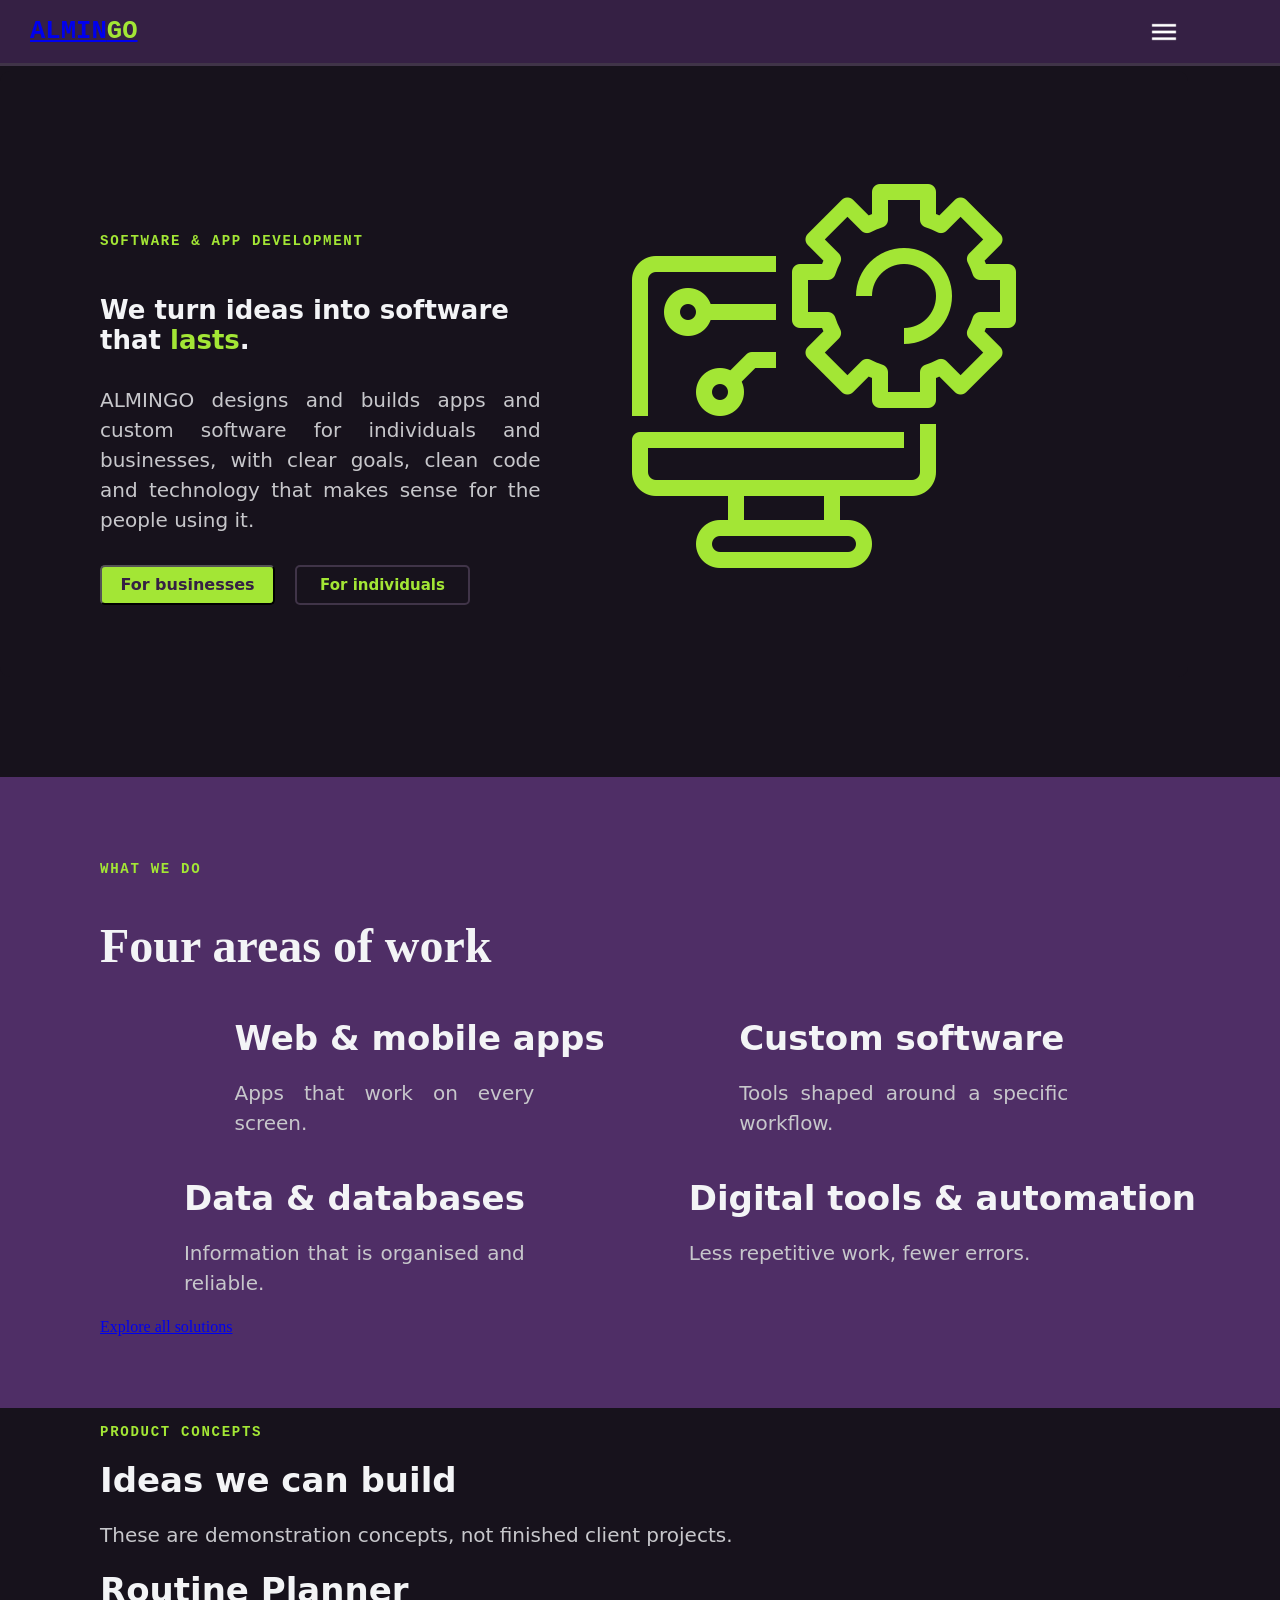
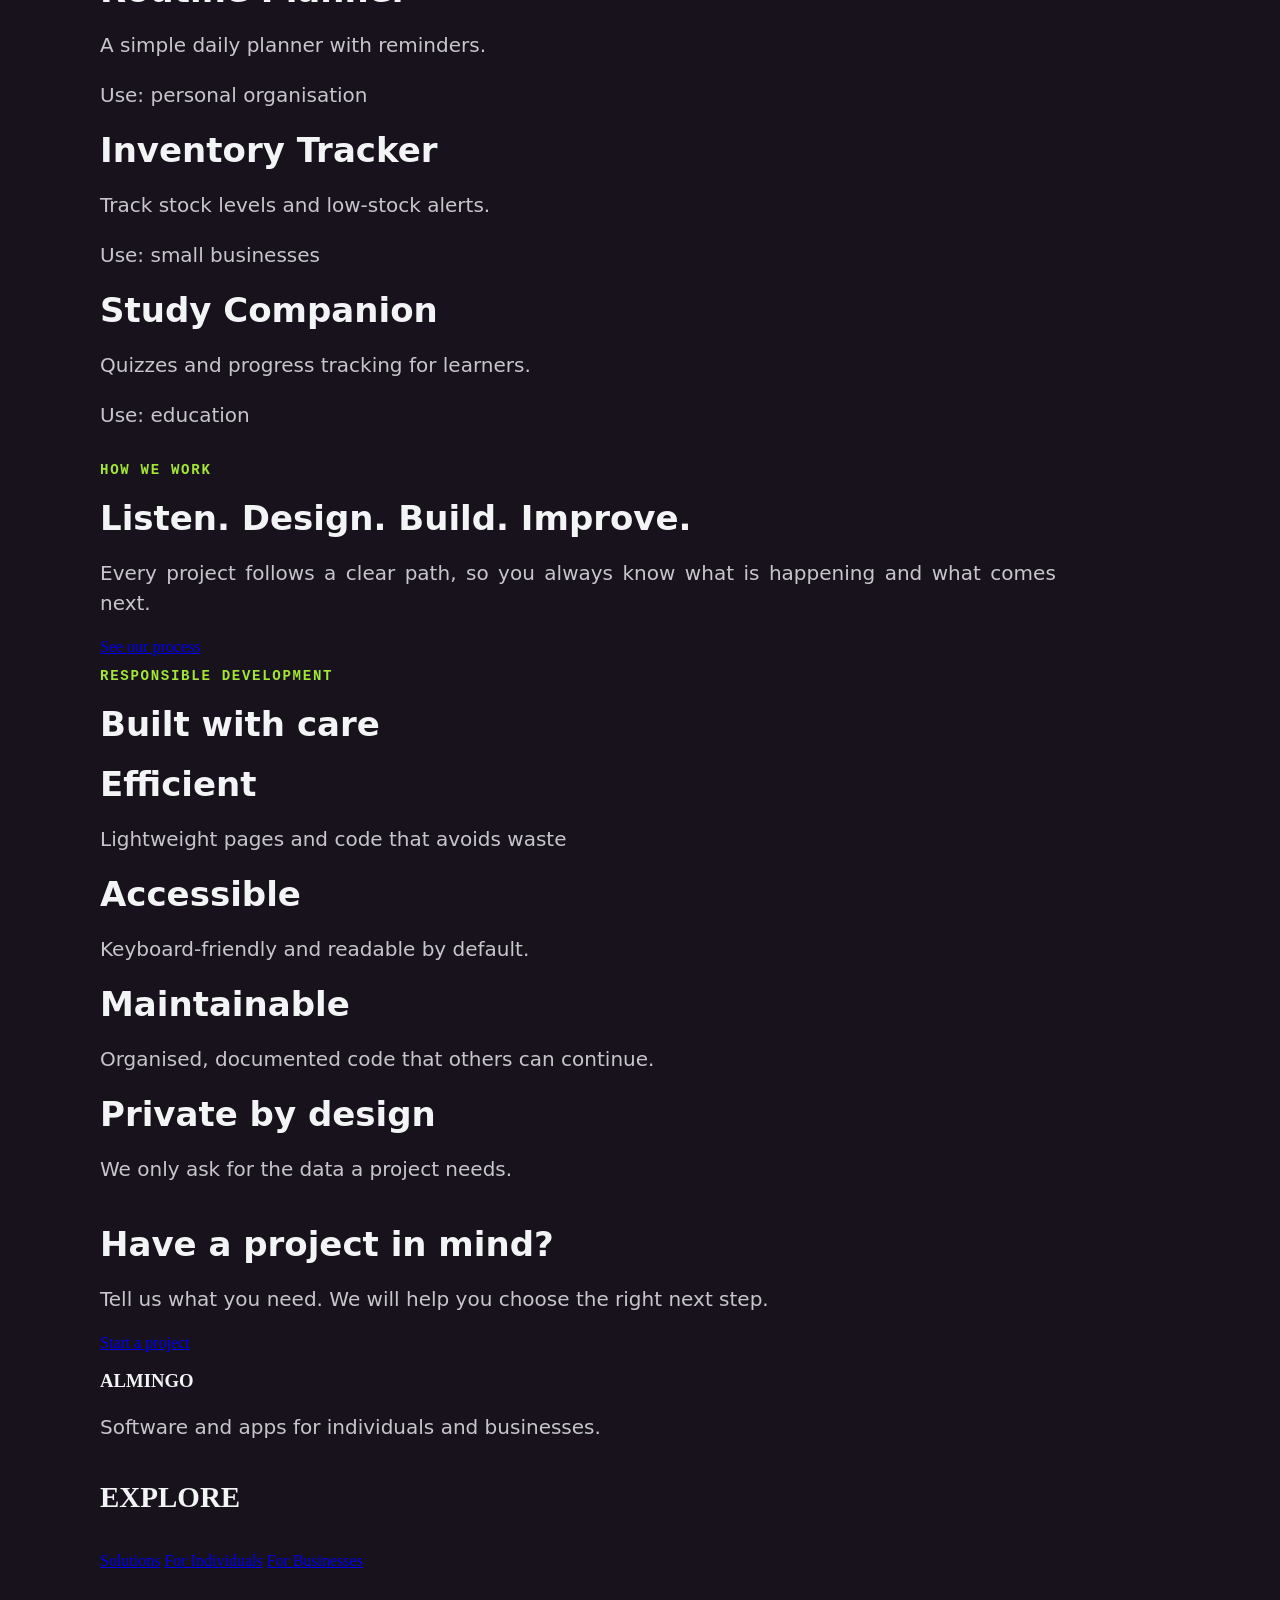
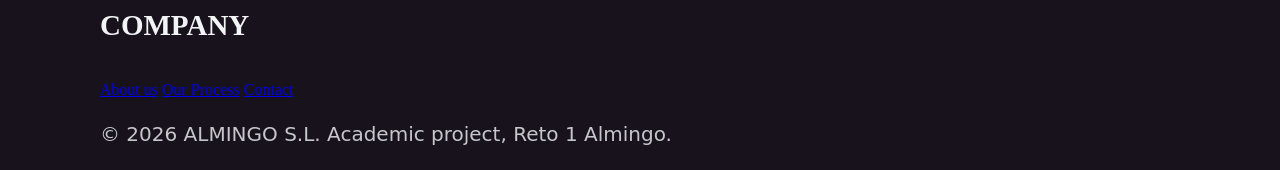
==== index.html @ 84a3a3b7 "Arreglo masivo" ====
<!DOCTYPE html>
<html lang="en">

<head>
    <meta charset="UTF-8">
    <meta name="viewport" content="width=device-width, initial-scale=1.0">
    <link rel="stylesheet" href="css/animaciones.css">
    <link rel="stylesheet" href="css/style.css">
    <link rel="stylesheet" href="css/index.css">
    <title>Almingo</title>
</head>

<body>
    <header>
        <h1><a href="index.html">ALMIN<span class="resaltado">GO</span></a></h1>
<nav>
    <details>
        <summary><img src="img/menu-icon.png" alt="Menu"></summary>
        <ul>
            <li><a href="index.html" class="lineanimacion" style="--chars:19">Home</a></li>
            <li><a href="about.html" class="lineanimacion" style="--chars:19">About</a></li>
            <li><a href="services.html" class="lineanimacion" style="--chars:19">Services</a></li>
            <li><a href="contact.html" class="lineanimacion" style="--chars:19">Contact</a></li>
        </ul>
    </details>
</nav>  

    </header>
    <main>
        <section class="hero">
            <div class="section-left">
            <h2>Software & app development</h2>
            <h3>We turn ideas into software that <span class="resaltado">lasts</span>.</h3>
            <p>ALMINGO designs and builds apps and custom software for individuals and businesses, with clear goals,
                clean code and technology that makes sense for the people using it.</p>
            <div class="links">
                    <button class="businesses"><a href="businesses.html">For businesses</a></button>
                <button class="individuals"><a href="individuals.html" id="individuals">For individuals</a></button>
            </div>
            </div>

                <picture>
                    <source srcset="img/configuraciones (2).png" media="(prefers-color-scheme: dark)">
                    <img src="img/configuraciones.png" alt="Descripción de la imagen">
                </picture>
        </section>
    </section>
    <section class="what-we-do">
            <h2>What we do</h2>
            <h5>Four areas of work</h5>
            <div class="card-group">
                <div class="cards">
                    <article>
                    <h3>Web & mobile apps</h3>
                    <p>Apps that work on every screen.</p>
                </article>
                <article>
                    <h3>Custom software</h3>
                    <p>Tools shaped around a specific workflow.</p>
                </article>
                </div>

                <div class="cards">
                <article>
                    <h3>Data & databases</h3>
                    <p>Information that is organised and reliable.</p>
                </article>
                <article>
                    <h3>Digital tools & automation</h3>
                    <p>Less repetitive work, fewer errors.</p>
                </article>
                </div>
            </div>
            <a href="#">Explore all solutions</a>
        </section>

        <section>
            <h2>Product concepts</h2>
            <h3>Ideas we can build</h3>
            <p>These are demonstration concepts, not finished client projects.</p>
            <div>
                <article>
                    <h3>Routine Planner</h3>
                    <p>A simple daily planner with reminders.</p>
                    <p>Use: personal organisation</p>
                </article>
                <article>
                    <h3>Inventory Tracker</h3>
                    <p>Track stock levels and low-stock alerts.</p>
                    <p>Use: small businesses</p>
                </article>
                <article>
                    <h3>Study Companion</h3>
                    <p>Quizzes and progress tracking for learners.</p>
                    <p>Use: education</p>
                </article>
            </div>
        </section>

        <section>
            <h2>How we work</h2>
            <h3>Listen. Design. Build. Improve.</h3>
            <p>Every project follows a clear path, so you always know what is happening and what comes next.</p>
            <a href="#">See our process</a>
        </section>

        <section>
            <h2>Responsible development</h2>
            <h3>Built with care</h3>
            <div>
                <article>
                    <h3>Efficient</h3>
                    <p>Lightweight pages and code that avoids waste</p>
                </article>
                <article>
                    <h3>Accessible</h3>
                    <p>Keyboard-friendly and readable by default.</p>
                </article>
                <article>
                    <h3>Maintainable</h3>
                    <p>Organised, documented code that others can continue.</p>
                </article>
                <article>
                    <h3>Private by design</h3>
                    <p>We only ask for the data a project needs.</p>
                </article>
            </div>
        </section>

        <section>
            <h3>Have a project in mind?</h3>
            <p>Tell us what you need. We will help you choose the right next step.</p>
            <a href="#">Start a project</a>
        </section>

        <section>
            <article>
                <h1>ALMINGO</h1>
                <p>Software and apps for individuals and businesses.</p>
            </article>

            <article>
                <h4>EXPLORE</h4>
                <a href="#">Solutions</a>
                <a href="#">For Individuals</a>
                <a href="#">For Businesses</a>
            </article>

            <article>
                <h4>COMPANY</h4>
                <a href="#">About us</a>
                <a href="#">Our Process</a>
                <a href="#">Contact</a>
            </article>

            <p>© 2026 ALMINGO S.L. Academic project, Reto 1 Almingo.</p>
        </section>
    </main>
</body>

</html>
---- css/animaciones.css ----
html {
  scroll-behavior: smooth;
  scroll-padding-top: 70px;     /* Para que el header no tape los títulos con ID con 'a href' */
}

body {
  background: var(--bg-color);
  color: var(--text-color);
  margin: 0;
}

/* ===== Header ===== */
header {
  display: flex;
  flex-direction: row;
  position: sticky;
  justify-content: space-between;
  top: 0;
  align-items: center;
  width: 100%;
  background-color: var(--primary-color);
  border-bottom: 3px solid var(--border-color);
}

header h1 {
  padding-left: 100px;
  font-size: clamp(1.5rem, 2vw, 2rem);
}

/* Simétrico al padding-left de 100px del h1 */
header nav {
  padding-right: 100px;
}

/* ===== Menú horizontal antiguo (individuals.html) ===== */
nav ul {
  display: flex;
  flex-direction: row;
  padding-left: 0;
  align-items: center;
  padding: 0 100px 0 0;
  height: 70px;
  width: 100%;
}

nav ul li {
  list-style: none;
  flex: 1;
  text-align: center;
  margin-left: 80px;
  margin-right: 80px;
  align-items: center;
  justify-content: center;
}

nav ul li a {
	text-decoration: none;
	color: var(--text-color);
	width: 350px;
}

/* ===== Menú desplegable (details / summary) ===== */
nav details {
  position: relative;
}

nav summary {
  position: relative;
  z-index: 2;                   /* por encima del panel, para poder cerrarlo */
  list-style: none;
  cursor: pointer;
  color: var(--text-color);
}

/* Quita la flecha por defecto (necesario en Safari / iPad) */
nav summary::-webkit-details-marker {
  display: none;
}

nav summary img {
  display: block;
  width: 32px;
  height: 32px;
}

/* Panel a pantalla completa en vertical */
nav details ul {
  position: fixed;
  top: 0;
  right: 0;
  z-index: 1;
  display: flex;
  flex-direction: column;
  justify-content: center;
  align-items: flex-start;
  width: clamp(260px, 40vw, 480px);
  height: 100vh;
  height: 100dvh;               /* ajusta el alto real en iPad y móvil */
  margin: 0;
  padding: 90px 0 2rem;         /* deja libre la zona del icono */
  box-sizing: border-box;
  overflow-y: auto;
  background: var(--primary-color);
  border: none;
  border-left: 1px solid var(--border-color);
}

nav details ul li {
  flex: none;
  margin: 0;
  padding: 1rem 2.5rem;
  text-align: left;
}

nav details ul li a {
  display: inline-block;
  white-space: nowrap;
  font-size: clamp(1.5rem, 3vw, 2.5rem);
}

/* Animación del panel: se descubre de derecha a izquierda (0.3s) */
nav details[open] ul {
  animation: slide-in 0.3s ease-out;
}

/* Efecto typing en cada enlace: empieza tras 0.5s de delay */
nav details[open] ul li a {
	animation: typing 0.6s steps(var(--chars, 8)) 0.5s both;
	border-bottom: 1px solid #73508aa3;
	padding-bottom: 40px;
}

@keyframes slide-in {
  from { clip-path: inset(0 0 0 100%); }
  to   { clip-path: inset(0 0 0 0); }
}

@keyframes typing {
  from { clip-path: inset(0 100% 0 0); }
  to   { clip-path: inset(0 0 0 0); }
}

@keyframes float {
  0% { transform: translateY(0); }
  50% { transform: translateY(-5px); }
  100% { transform: translateY(0); }
}
---- css/style.css ----
:root {
  --primary-color: #352044;
  /* Color principal */
  --accent-color: #a3e635;
  /* Color Secundario */
  --bg-color: #17121c;
  /* Fondos */
    --bg-secundary-color: #4f2e66;
  /* Fondo secundario */
  --text-color: #F3F4F6;
  /* Textos */
  --border-color: #403448;
  /* Bordes */
}

:root {
  --font-sans: "Segoe UI", system-ui, -apple-system, "Helvetica Neue", Arial, sans-serif;
  --font-mono: ui-monospace, "SF Mono", Menlo, Consolas, monospace;
}

@media (prefers-color-scheme: dark) {
  :root {
    --primary-color: #352044;
    /* Color principal */
    --accent-color: #a2e635cc;
    /* Color Secundario */
    --bg-color: #000;
    /* Fondos */
    --text-color: #F3F4F6;
    /* Textos */
    --border-color: #403448;
    /* Bordes */
  }

  img {

  }

}

html {
  scroll-behavior: smooth;
  scroll-padding-top: 70px;
  /*Para que el header no tape los titulos con ID con 'a href'*/
}


body {
	background: var(--bg-color);
	color: var(--text-color);
	margin: 0;
}

header {
  z-index: 100;
  display: flex;
  flex-direction: row;
  position: sticky;
  justify-content: space-between;
  top: 0;
  align-items: center;
  width: 100%;
  background-color: var(--primary-color);
  border-bottom: 3px solid var(--border-color);
}

header h1 {
  font-family: var(--font-mono);
  padding-left: 30px;
  font-size: clamp(1.5rem, 2vw, 2rem);
}


/*
nav ul {
  display: flex;
  flex-direction: row;
  padding-left: 0;
  align-items: center;
  padding: 0 100px 0 0;
  height: 40px;
  width: 100%;
  font-family: var(--font-sans);
  font-weight: 700;
}

nav ul li {
  list-style: none;
  flex: 1;
  text-align: center;
  margin-left: 80px;
  margin-right: 80px;
  align-items: center;
  justify-content: center;
}

nav ul li a {
  text-decoration: none;
  color: var(--text-color);
  width: auto;
}
*/
---- css/index.css ----
h2 {
    font-size: clamp(13px, 1.1vw, 16px);
}

h3 {
    font-size: clamp(27px, 3.5vw, 34px);
}

h4 {
    font-size: clamp(24px, 2.5vw, 29px);
}

h5 {
    font-size: clamp(36px, 4vw, 48px);
    margin-top: 25px;
    margin-bottom: 25px;
}

h6 {
    font-size: clamp(18px, 1.5vw, 20px);
}
.resaltado {
  color: var(--accent-color);
}

section {
	  align-content: center;
	  padding-left: 100px;
}
section.hero {
	display: flex;
	flex-direction: row;
	border-radius: 10px;
	width: 85dvw;
	padding-top: 150px;
	padding-bottom: 72px;
	margin-top: 5px;
	margin-bottom: 100px;
	background-color: var(--bg-color);
}

.hero h3  {
  font-family: var(--font-sans);
  margin-bottom: 10px;
  margin-top: 30px;
  font-size: clamp(22px, 3vw, 26px);
}
  
section.what-we-do {
	display: flex;
	flex-direction: column;
	width: auto;
	justify-content: center;
	align-content: center;
	padding-top: 72px;
	padding-bottom: 72px;
	margin-top: 5px;
	margin-bottom: 5px;
	background-color: var(--bg-secundary-color);
}

.section-left {
    display: flex;
    flex-direction: column;
    justify-content: center;
    align-items: flex-start;
    width: 50%;
    margin-right: 200px;
}

.section-left h3 {
  padding-right: 100px;
}

picture {
    display: flex;
    flex-direction: column;
    justify-content: center;
    align-items: center;
    right: 200px;
    position: absolute;
    top: 120px;
  }
.links {
  display: flex;
  flex-direction: row;
  align-items: center;
  gap: 20px;
  margin-top: 10px;
}

h2 {
  text-transform: uppercase;
  letter-spacing: 0.12em;
  color: var(--accent-color);
  margin-bottom: 1rem;
  display: block;
  font-family: var(--font-mono);
  font-weight: 600;
}

h3 {
	font-family: var(--font-sans);
	margin-bottom: 20px;
	margin-top: 20px;
}

p {
	font-family: var(--font-sans);
	color: #C7C7CB;
	font-size: 20px;
	line-height: 1.5;
	width: 81%;
	text-align: justify;
}

button {
  padding: 0;
}

.businesses {
  display: flex;
  padding: 10px 20px;
  margin-right: 0px;
  background-color: var(--accent-color);
  color: var(--primary-color);
  text-decoration: none;
  border-radius: 5px;
  font-family: var(--font-sans);
  font-weight: bold;
  width: 175px; 
  height: 40px;
  align-items: center;
  justify-content: center;
}

.individuals {
  display: flex;
  padding: 10px 20px;
  margin-right: 0px;
  background-color: var(--bg-color);
  color: var(--text-color);
  text-decoration: none;
  border-radius: 5px;
  font-family: var(--font-sans);
  font-weight: bold;
  width: 175px;
  height: 40px;
  align-items: center;
  justify-content: center;
  border: 2px solid var(--border-color);
}

@media (prefers-color-scheme: dark) {
  .businesses {
    display: inline-block;
    padding: 10px 20px;
    margin-right: 0px;
    background-color: #a2e635cc;
    color: black;
    text-decoration: none;
    border-radius: 5px;
    font-family: var(--font-sans);
    font-weight: bold;
  }
}

.businesses:hover {
  transition: all .1s ease-in-out;
 	box-shadow: inset 5px 5px 10px #4e4e4e88, inset -5px -5px 10px #e2e2e288;
}

.businesses a {
  text-decoration: none;
  color: var(--primary-color);
  width: 175px;
  font-size: 16px;
  height: 40px;
  display: flex;
  align-items: center;
  justify-content: center;
  flex-shrink: 0;
}

.businesses a:hover {
  transition: all 0.1s ease-in-out;
  font-size: 15px;  
}

.individuals:hover {
  transition: all .1s ease-in-out;
 	box-shadow: inset 5px 5px 10px #4e4e4e88, inset -5px -5px 10px #4e4e4e88;
}

.individuals a {
  text-decoration: none;
  color: var(--accent-color);
  width: 175px;
  font-size: 15px;
  height: 40px;
  display: flex;
  align-items: center;
  justify-content: center;
  flex-shrink: 0;
}

.individuals a:hover {
  transition: all 0.1s ease-in-out;
  font-size: 16px;  
}


/*------------ARTICLE------------- */

.card-group {
display: flex;
flex-direction: column;
align-items: space-evenly;
justify-content: space-evenly;
}

.cards {
  display: flex;
  flex-direction: row;
  justify-content: space-evenly;
  align-items: space-evenly;
}
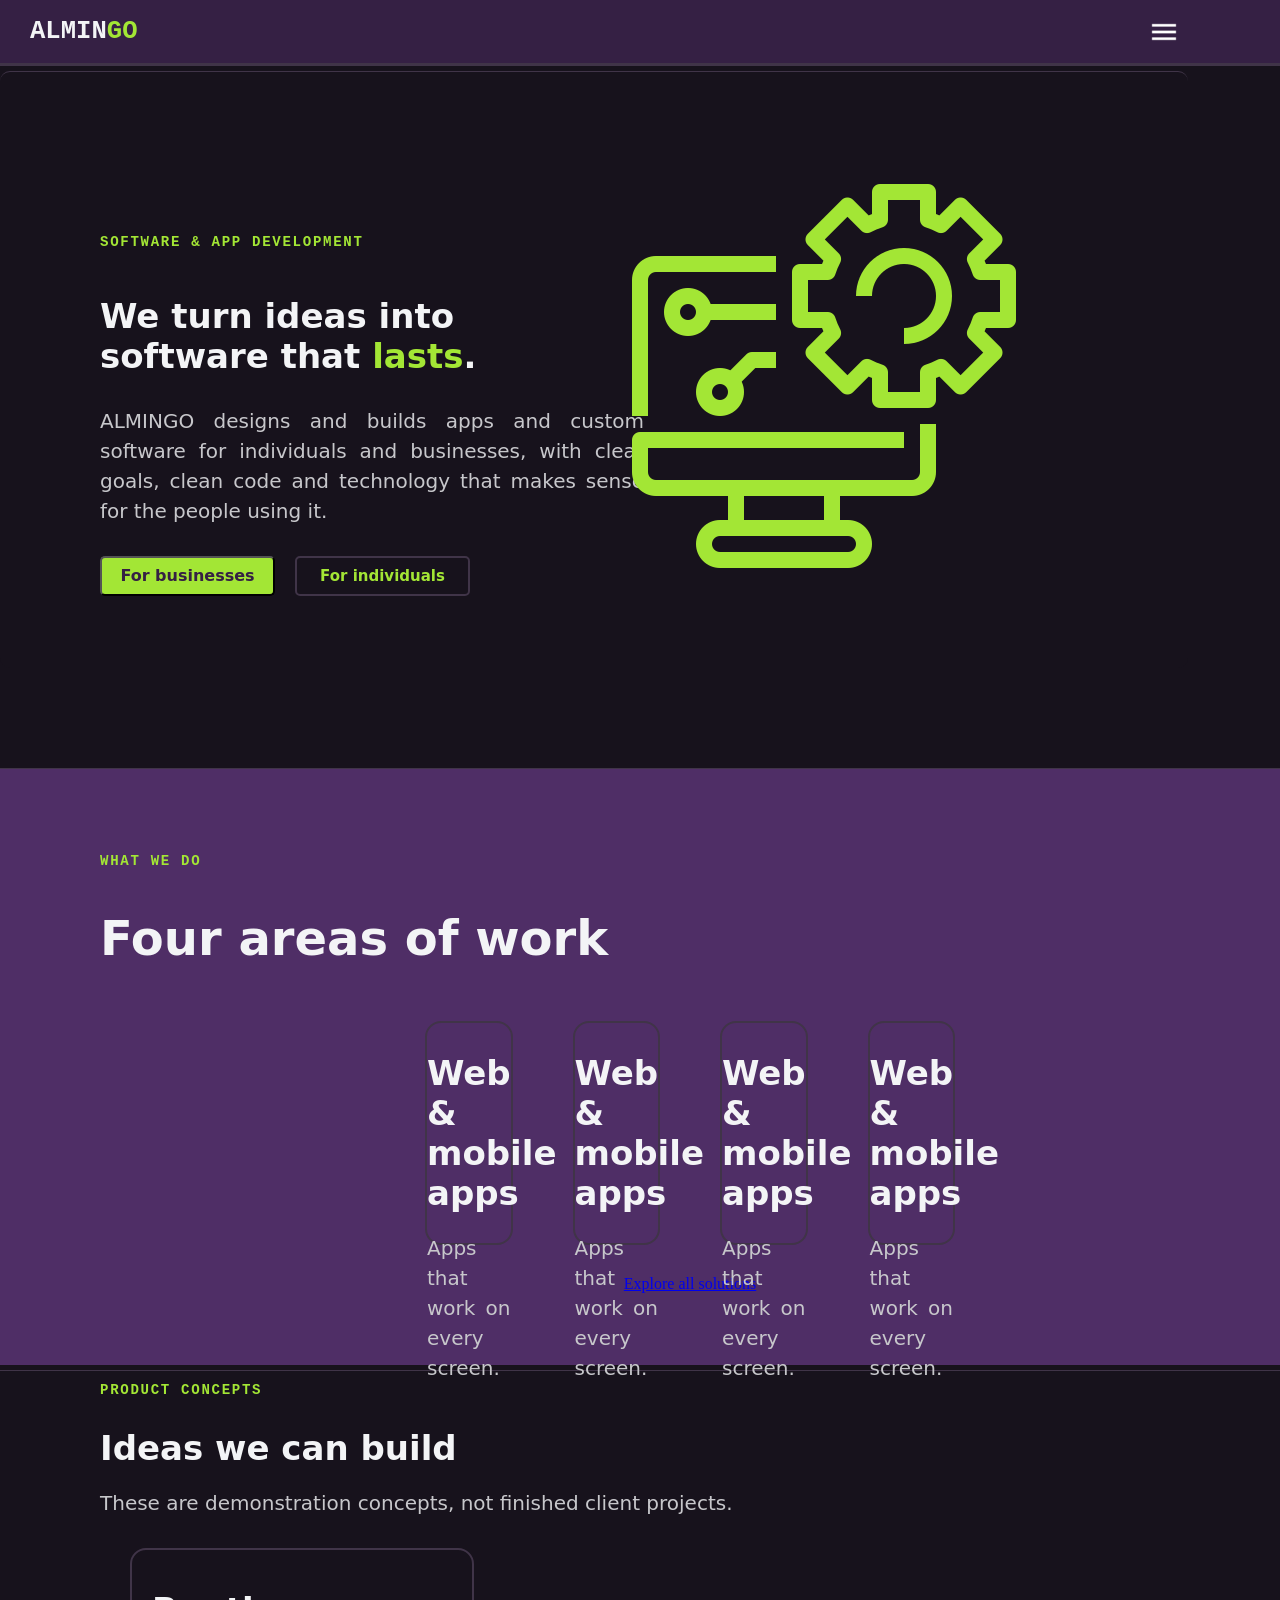
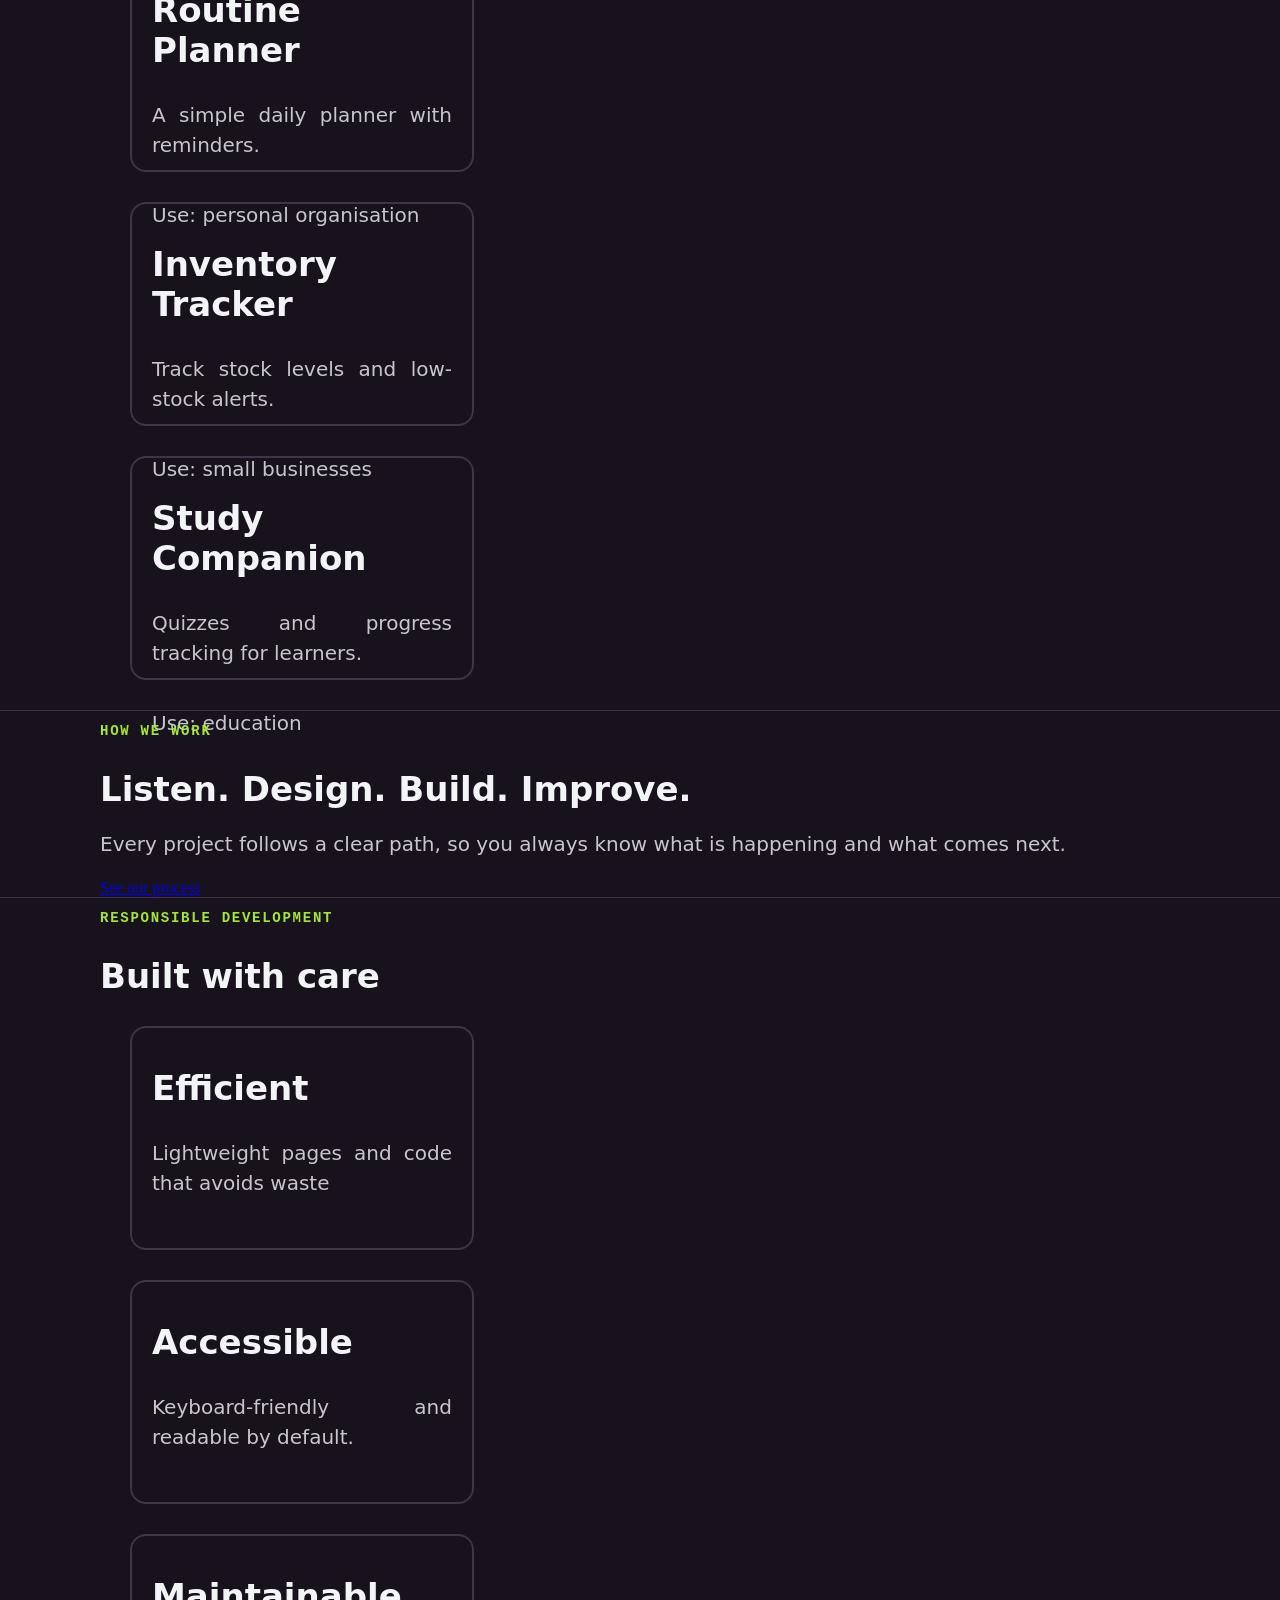
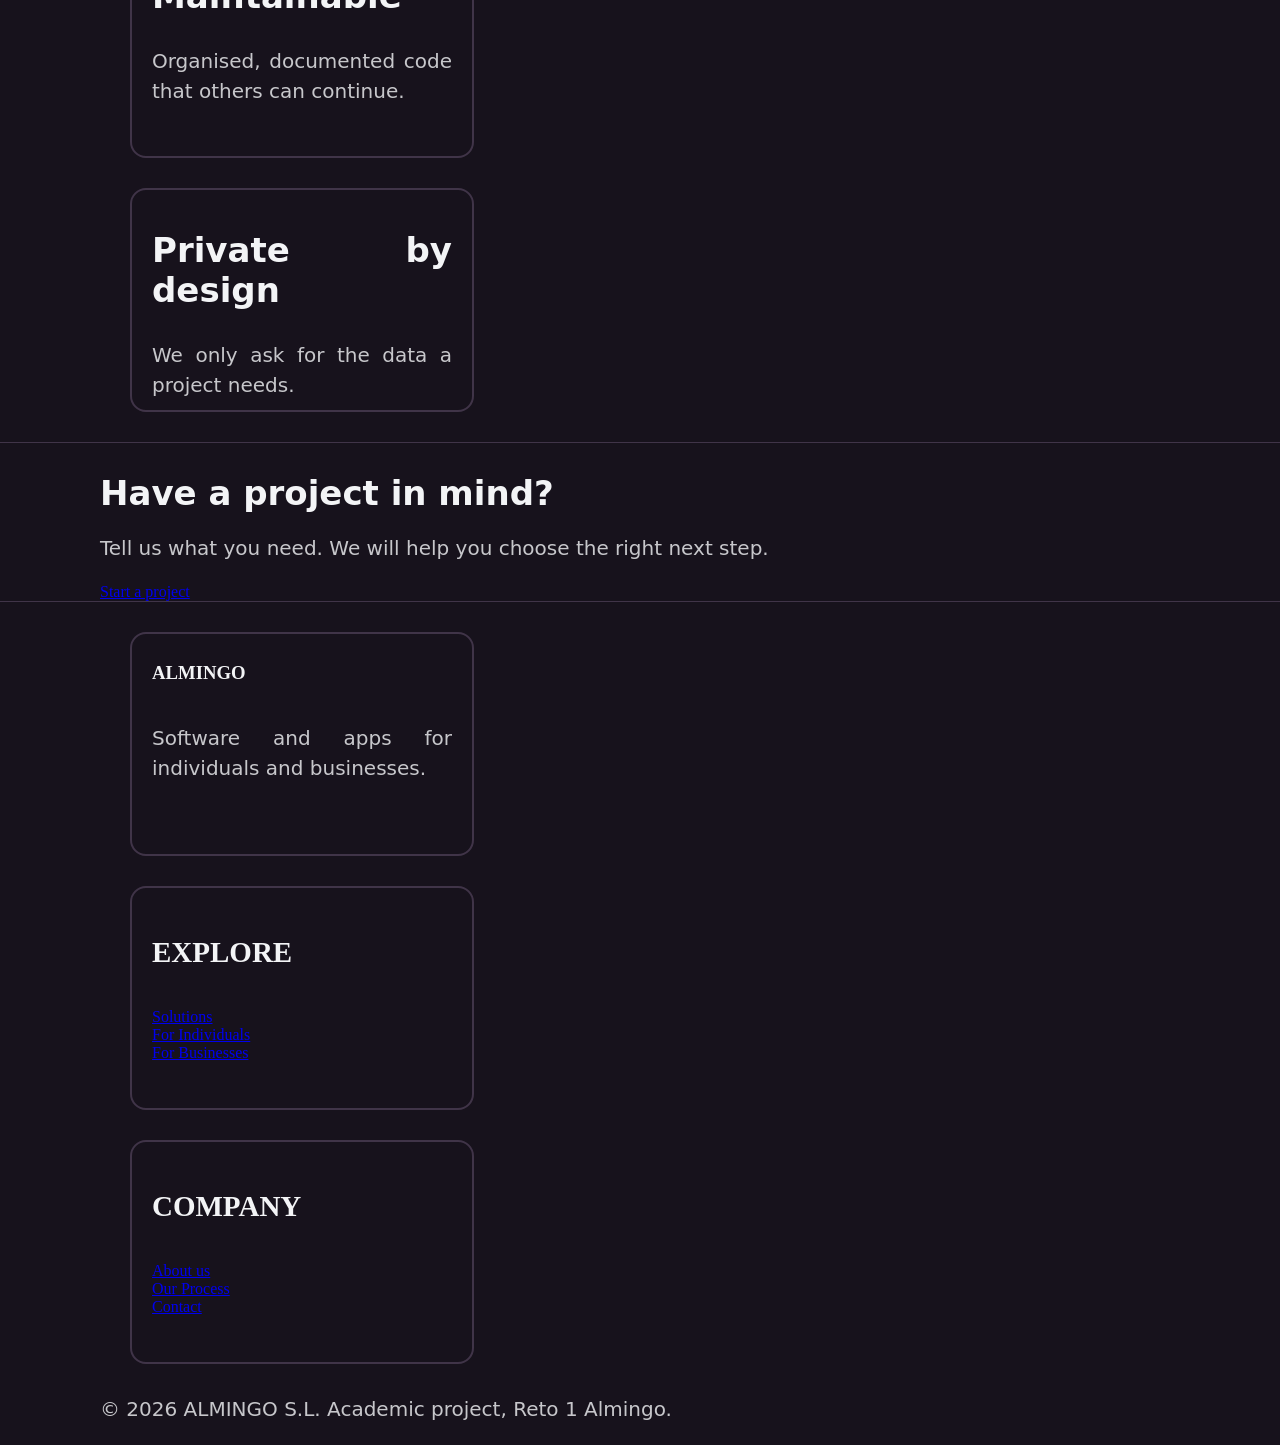
==== commit 4432eab2: "Tarjetas y animaciones" ====
--- a/index.html
+++ b/index.html
@@ -1,4 +1,4 @@
-<!DOCTYPE html>
+<!DOCTYPE html> 
 <html lang="en">
 
 <head>
@@ -50,26 +50,53 @@
             <h5>Four areas of work</h5>
             <div class="card-group">
                 <div class="cards">
-                    <article>
-                    <h3>Web & mobile apps</h3>
-                    <p>Apps that work on every screen.</p>
-                </article>
-                <article>
-                    <h3>Custom software</h3>
-                    <p>Tools shaped around a specific workflow.</p>
-                </article>
-                </div>
+<article class="flip-card">
+    <div class="front">
+        <h3>Web & mobile apps</h3>
+        <p>Apps that work on every screen.</p>
+    </div>
 
-                <div class="cards">
-                <article>
-                    <h3>Data & databases</h3>
-                    <p>Information that is organised and reliable.</p>
-                </article>
-                <article>
-                    <h3>Digital tools & automation</h3>
-                    <p>Less repetitive work, fewer errors.</p>
-                </article>
-                </div>
+    <div class="back">
+        <h3>Web & mobile apps</h3>
+        <p>Discover our solutions.</p>
+    </div>
+</article>
+
+<article class="flip-card">
+    <div class="front">
+        <h3>Web & mobile apps</h3>
+        <p>Apps that work on every screen.</p>
+    </div>
+
+    <div class="back">
+        <h3>Web & mobile apps</h3>
+        <p>Discover our solutions.</p>
+    </div>
+</article>
+
+<article class="flip-card">
+    <div class="front">
+        <h3>Web & mobile apps</h3>
+        <p>Apps that work on every screen.</p>
+    </div>
+
+    <div class="back">
+        <h3>Web & mobile apps</h3>
+        <p>Discover our solutions.</p>
+    </div>
+</article>
+
+<article class="flip-card">
+    <div class="front">
+        <h3>Web & mobile apps</h3>
+        <p>Apps that work on every screen.</p>
+    </div>
+
+    <div class="back">
+        <h3>Web & mobile apps</h3>
+        <p>Discover our solutions.</p>
+    </div>
+</article>
             </div>
             <a href="#">Explore all solutions</a>
         </section>
--- a/css/style.css
+++ b/css/style.css
@@ -5,7 +5,7 @@
   /* Color Secundario */
   --bg-color: #17121c;
   /* Fondos */
-    --bg-secundary-color: #4f2e66;
+  --bg-secundary-color: #4f2e66;
   /* Fondo secundario */
   --text-color: #F3F4F6;
   /* Textos */
@@ -31,11 +31,6 @@
     --border-color: #403448;
     /* Bordes */
   }
-
-  img {
-
-  }
-
 }
 
 html {
@@ -46,10 +41,58 @@
 
 
 body {
-	background: var(--bg-color);
-	color: var(--text-color);
-	margin: 0;
+  background: var(--bg-color);
+  color: var(--text-color);
+  margin: 0;
 }
+
+.resaltado {
+  color: var(--accent-color);
+}
+
+h2 {
+  font-size: clamp(13px, 1.1vw, 16px);
+  text-transform: uppercase;
+  letter-spacing: 0.12em;
+  color: var(--accent-color);
+  margin-bottom: 1rem;
+  display: block;
+  font-family: var(--font-mono);
+  font-weight: 600;
+}
+
+h3 {
+  font-size: clamp(27px, 3.5vw, 34px);
+  font-family: var(--font-sans);
+  margin-bottom: 10px;
+  margin-top: 30px;
+}
+
+h4 {
+  font-size: clamp(24px, 2.5vw, 29px);
+}
+
+h5 {
+  font-size: clamp(36px, 4vw, 48px);
+  margin-top: 25px;
+  margin-bottom: 25px;
+  font-family: var(--font-sans);
+
+}
+
+h6 {
+  font-size: clamp(18px, 1.5vw, 20px);
+}
+
+p {
+  font-family: var(--font-sans);
+  color: #C7C7CB;
+  font-size: 20px;
+  line-height: 1.5;
+  width: auto;
+  text-align: justify;
+}
+
 
 header {
   z-index: 100;
@@ -70,6 +113,16 @@
   font-size: clamp(1.5rem, 2vw, 2rem);
 }
 
+header h1 a {
+  text-decoration: none;
+  color: var(--text-color);
+}
+
+section {
+  align-content: center;
+  padding-left: 100px;
+  border-top: 1px solid var(--border-color);
+}
 
 /*
 nav ul {
@@ -99,7 +152,4 @@
   color: var(--text-color);
   width: auto;
 }
-*/
-
-
-
+*/
--- a/css/index.css
+++ b/css/index.css
@@ -1,71 +1,40 @@
-h2 {
-    font-size: clamp(13px, 1.1vw, 16px);
-}
-
-h3 {
-    font-size: clamp(27px, 3.5vw, 34px);
-}
-
-h4 {
-    font-size: clamp(24px, 2.5vw, 29px);
-}
-
-h5 {
-    font-size: clamp(36px, 4vw, 48px);
-    margin-top: 25px;
-    margin-bottom: 25px;
-}
-
-h6 {
-    font-size: clamp(18px, 1.5vw, 20px);
-}
-.resaltado {
-  color: var(--accent-color);
-}
-
 section {
-	  align-content: center;
-	  padding-left: 100px;
-}
+  align-content: center;
+  padding-left: 100px;
+}
+
 section.hero {
-	display: flex;
-	flex-direction: row;
-	border-radius: 10px;
-	width: 85dvw;
-	padding-top: 150px;
-	padding-bottom: 72px;
-	margin-top: 5px;
-	margin-bottom: 100px;
-	background-color: var(--bg-color);
-}
-
-.hero h3  {
-  font-family: var(--font-sans);
-  margin-bottom: 10px;
-  margin-top: 30px;
-  font-size: clamp(22px, 3vw, 26px);
-}
-  
+  display: flex;
+  flex-direction: row;
+  border-radius: 10px;
+  width: 85dvw;
+  padding-top: 150px;
+  padding-bottom: 72px;
+  margin-top: 5px;
+  margin-bottom: 100px;
+  background-color: var(--bg-color);
+}
+
 section.what-we-do {
-	display: flex;
-	flex-direction: column;
-	width: auto;
-	justify-content: center;
-	align-content: center;
-	padding-top: 72px;
-	padding-bottom: 72px;
-	margin-top: 5px;
-	margin-bottom: 5px;
-	background-color: var(--bg-secundary-color);
+  display: flex;
+  flex-direction: column;
+  width: auto;
+  justify-content: center;
+  align-content: center;
+  padding-top: 72px;
+  padding-bottom: 72px;
+  margin-top: 5px;
+  margin-bottom: 5px;
+  background-color: var(--bg-secundary-color);
 }
 
 .section-left {
-    display: flex;
-    flex-direction: column;
-    justify-content: center;
-    align-items: flex-start;
-    width: 50%;
-    margin-right: 200px;
+  display: flex;
+  flex-direction: column;
+  justify-content: center;
+  align-items: flex-start;
+  width: 50%;
+  margin-right: 200px;
 }
 
 .section-left h3 {
@@ -73,45 +42,21 @@
 }
 
 picture {
-    display: flex;
-    flex-direction: column;
-    justify-content: center;
-    align-items: center;
-    right: 200px;
-    position: absolute;
-    top: 120px;
-  }
+  display: flex;
+  flex-direction: column;
+  justify-content: center;
+  align-items: center;
+  right: 200px;
+  position: absolute;
+  top: 120px;
+}
+
 .links {
   display: flex;
   flex-direction: row;
   align-items: center;
   gap: 20px;
   margin-top: 10px;
-}
-
-h2 {
-  text-transform: uppercase;
-  letter-spacing: 0.12em;
-  color: var(--accent-color);
-  margin-bottom: 1rem;
-  display: block;
-  font-family: var(--font-mono);
-  font-weight: 600;
-}
-
-h3 {
-	font-family: var(--font-sans);
-	margin-bottom: 20px;
-	margin-top: 20px;
-}
-
-p {
-	font-family: var(--font-sans);
-	color: #C7C7CB;
-	font-size: 20px;
-	line-height: 1.5;
-	width: 81%;
-	text-align: justify;
 }
 
 button {
@@ -128,7 +73,7 @@
   border-radius: 5px;
   font-family: var(--font-sans);
   font-weight: bold;
-  width: 175px; 
+  width: 175px;
   height: 40px;
   align-items: center;
   justify-content: center;
@@ -167,7 +112,7 @@
 
 .businesses:hover {
   transition: all .1s ease-in-out;
- 	box-shadow: inset 5px 5px 10px #4e4e4e88, inset -5px -5px 10px #e2e2e288;
+  box-shadow: inset 5px 5px 10px #4e4e4e88, inset -5px -5px 10px #e2e2e288;
 }
 
 .businesses a {
@@ -184,12 +129,12 @@
 
 .businesses a:hover {
   transition: all 0.1s ease-in-out;
-  font-size: 15px;  
+  font-size: 15px;
 }
 
 .individuals:hover {
   transition: all .1s ease-in-out;
- 	box-shadow: inset 5px 5px 10px #4e4e4e88, inset -5px -5px 10px #4e4e4e88;
+  box-shadow: inset 5px 5px 10px #4e4e4e88, inset -5px -5px 10px #4e4e4e88;
 }
 
 .individuals a {
@@ -206,22 +151,59 @@
 
 .individuals a:hover {
   transition: all 0.1s ease-in-out;
-  font-size: 16px;  
+  font-size: 16px;
 }
 
 
 /*------------ARTICLE------------- */
 
 .card-group {
-display: flex;
-flex-direction: column;
-align-items: space-evenly;
-justify-content: space-evenly;
+	display: flex;
+	flex-direction: column;
+	align-items: center;
+	justify-content: center;
 }
 
 .cards {
   display: flex;
   flex-direction: row;
-  justify-content: space-evenly;
-  align-items: space-evenly;
+  justify-content: space-between;
+  align-items: space-between;
+  width: 50%;
+}
+
+article {
+  display: flex;
+  flex-direction: column;
+  align-content: center;
+  text-align: justify;
+  border: solid 2px var(--border-color);
+  border-radius: 16px;
+  padding: 10px 20px 10px 20px;
+  width: 300px;
+  height: 200px;
+  margin: 30px;
+}
+
+/* Efecto 3D */
+.what-we-do article {
+    position: relative;
+    transform-style: preserve-3d;
+    transition: transform 0.8s;
+    perspective: 1000px;
+}
+
+.what-we-do article:hover {
+    transform: rotateY(180deg);
+}
+
+.what-we-do .front,
+.what-we-do .back {
+    position: absolute;
+    inset: 0;
+    backface-visibility: hidden;
+}
+
+.what-we-do .back {
+    transform: rotateY(180deg);
 }
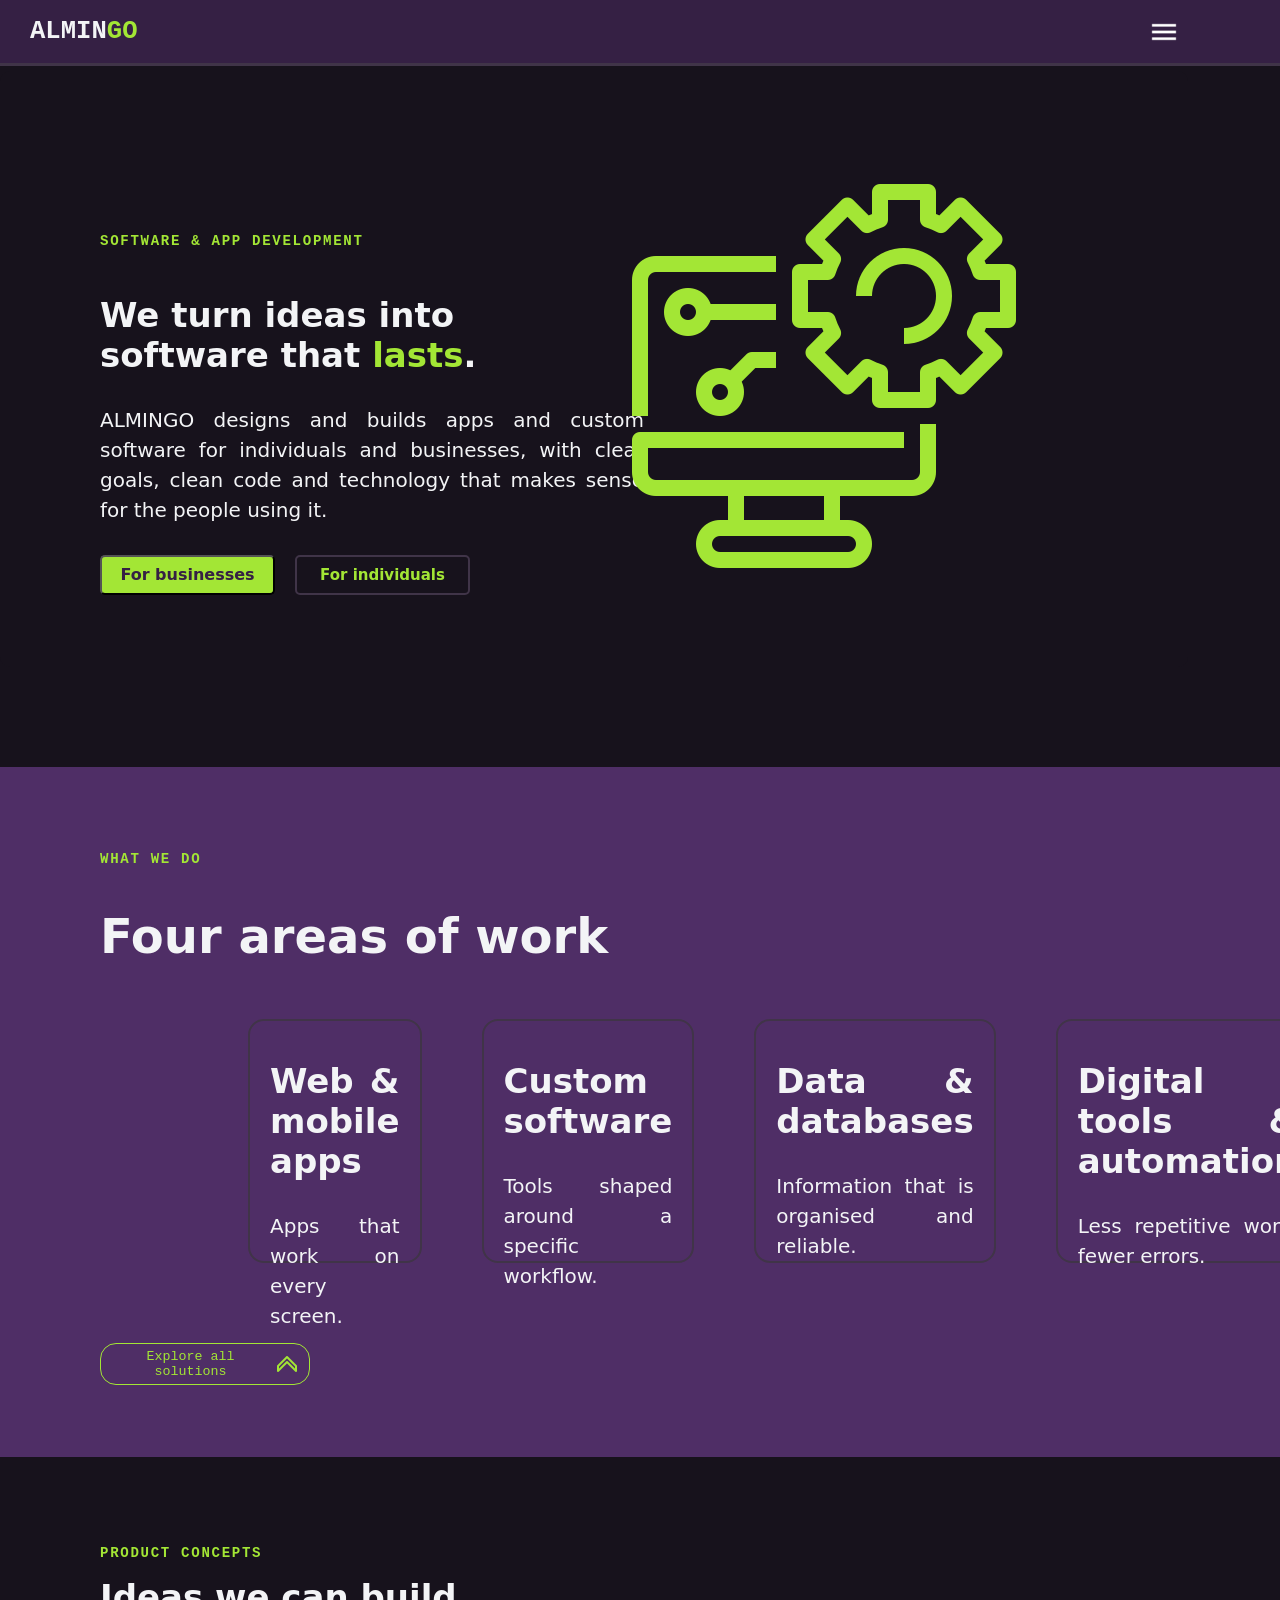
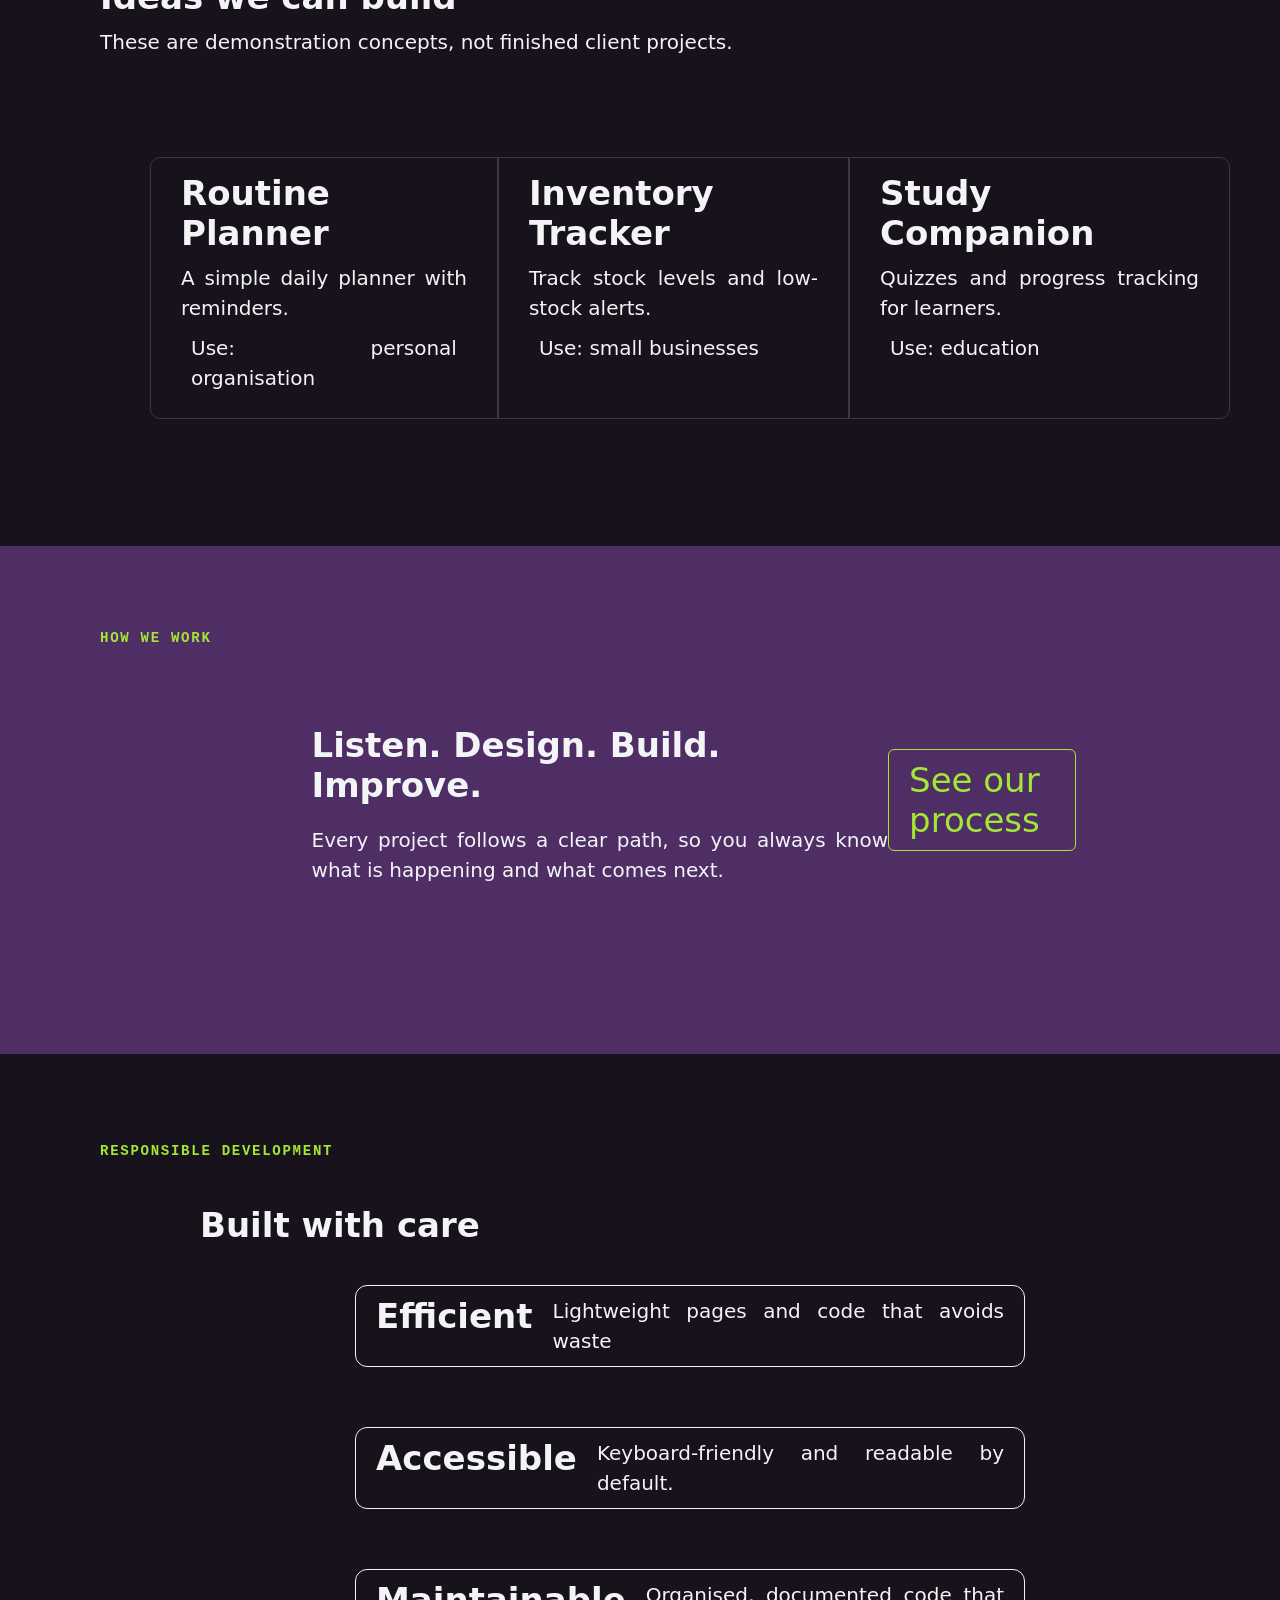
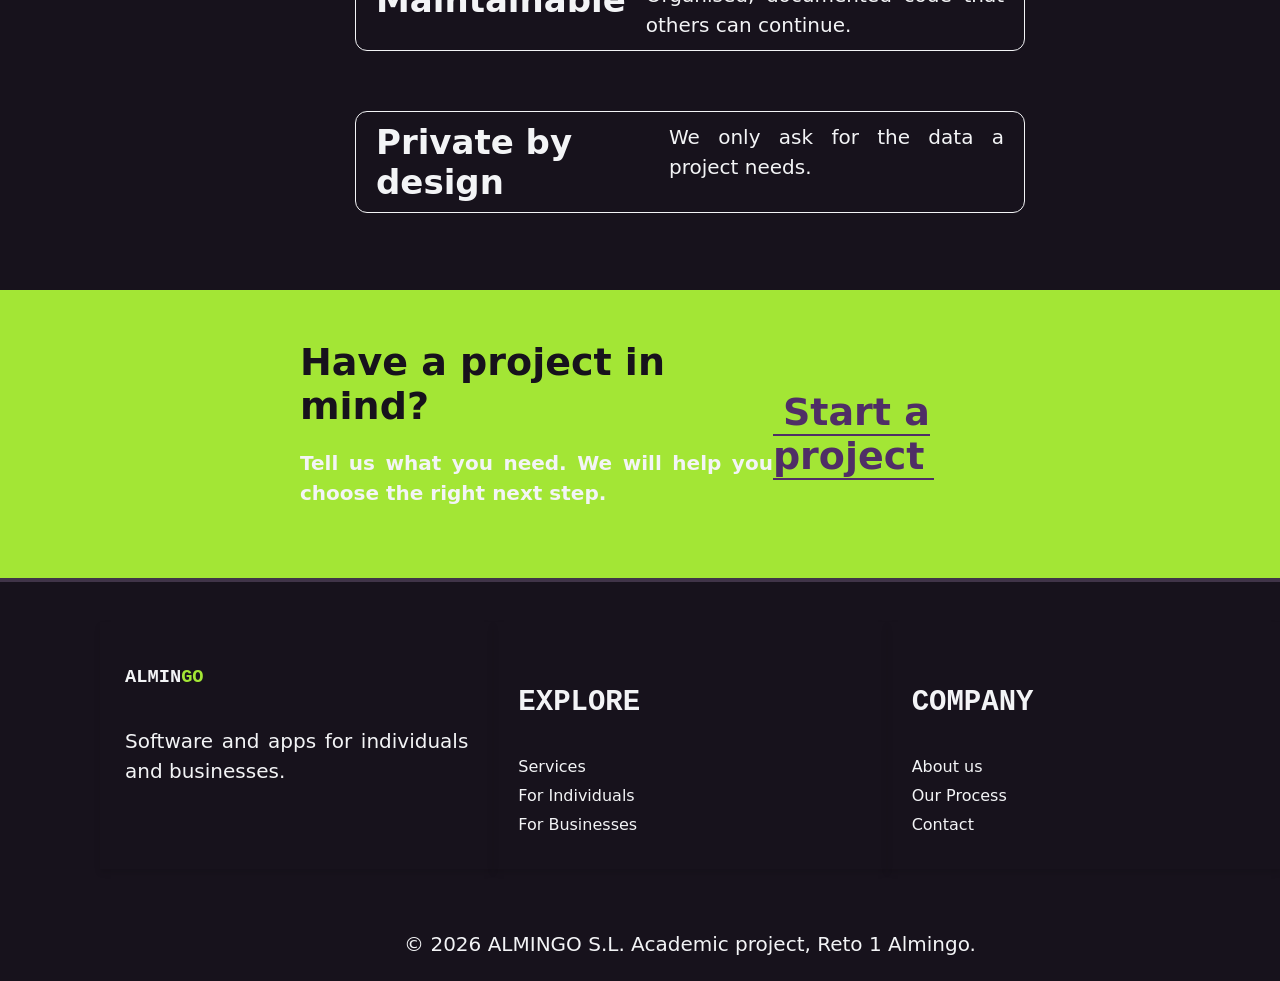
==== commit b21c5604: "index, individuals y businesses estilos terminados." ====
--- a/index.html
+++ b/index.html
@@ -50,73 +50,47 @@
             <h5>Four areas of work</h5>
             <div class="card-group">
                 <div class="cards">
-<article class="flip-card">
-    <div class="front">
-        <h3>Web & mobile apps</h3>
-        <p>Apps that work on every screen.</p>
-    </div>
+                    <article>
+                    <h3>Web & mobile apps</h3>
+                    <p>Apps that work on every screen.</p>
+                </article>
+                <article>
+                    <h3>Custom software</h3>
+                    <p>Tools shaped around a specific workflow.</p>
+                </article>
+                <article>
+                    <h3>Data & databases</h3>
+                    <p>Information that is organised and reliable.</p>
+                </article>
+                <article>
+                    <h3>Digital tools & automation</h3>
+                    <p>Less repetitive work, fewer errors.</p>
+                </article>
+                </div>
 
-    <div class="back">
-        <h3>Web & mobile apps</h3>
-        <p>Discover our solutions.</p>
-    </div>
-</article>
+                <div class="cards">
 
-<article class="flip-card">
-    <div class="front">
-        <h3>Web & mobile apps</h3>
-        <p>Apps that work on every screen.</p>
-    </div>
-
-    <div class="back">
-        <h3>Web & mobile apps</h3>
-        <p>Discover our solutions.</p>
-    </div>
-</article>
-
-<article class="flip-card">
-    <div class="front">
-        <h3>Web & mobile apps</h3>
-        <p>Apps that work on every screen.</p>
-    </div>
-
-    <div class="back">
-        <h3>Web & mobile apps</h3>
-        <p>Discover our solutions.</p>
-    </div>
-</article>
-
-<article class="flip-card">
-    <div class="front">
-        <h3>Web & mobile apps</h3>
-        <p>Apps that work on every screen.</p>
-    </div>
-
-    <div class="back">
-        <h3>Web & mobile apps</h3>
-        <p>Discover our solutions.</p>
-    </div>
-</article>
+                </div>
             </div>
-            <a href="#">Explore all solutions</a>
+            <button class="cta-wwd"><a href="#">Explore all solutions</a> <img src="img/flecha-hacia-arriba.png" alt=""></button>
         </section>
 
-        <section>
+<section class="concept">
             <h2>Product concepts</h2>
             <h3>Ideas we can build</h3>
             <p>These are demonstration concepts, not finished client projects.</p>
-            <div>
-                <article>
+            <div class="concept-group">
+                <article class="left rellenar">
                     <h3>Routine Planner</h3>
                     <p>A simple daily planner with reminders.</p>
                     <p>Use: personal organisation</p>
                 </article>
-                <article>
+                <article class="rellenar">
                     <h3>Inventory Tracker</h3>
                     <p>Track stock levels and low-stock alerts.</p>
                     <p>Use: small businesses</p>
                 </article>
-                <article>
+                <article class="right rellenar">
                     <h3>Study Companion</h3>
                     <p>Quizzes and progress tracking for learners.</p>
                     <p>Use: education</p>
@@ -124,17 +98,24 @@
             </div>
         </section>
 
-        <section>
+        <section class="how-we-work">
             <h2>How we work</h2>
-            <h3>Listen. Design. Build. Improve.</h3>
-            <p>Every project follows a clear path, so you always know what is happening and what comes next.</p>
-            <a href="#">See our process</a>
+            <div class="hww">
+                <div class="hww-text">
+                    <h3>Listen. Design. Build. Improve.</h3>
+                    <p>Every project follows a clear path, so you always know what is happening and what comes next.</p>
+                </div>
+                
+                <div class="hww-cta">
+                    <a href="#">See our process</a>
+                </div>
+            </div>
         </section>
 
-        <section>
+        <section class="dev">
             <h2>Responsible development</h2>
             <h3>Built with care</h3>
-            <div>
+            <div class="dev-card">
                 <article>
                     <h3>Efficient</h3>
                     <p>Lightweight pages and code that avoids waste</p>
@@ -154,35 +135,44 @@
             </div>
         </section>
 
-        <section>
-            <h3>Have a project in mind?</h3>
-            <p>Tell us what you need. We will help you choose the right next step.</p>
-            <a href="#">Start a project</a>
-        </section>
+<section class="CTA">
+    <div class="cta-left">
+        <h3>Have a project in mind?</h3>
+        <p>Tell us what you need. We will help you choose the right next step.</p>
+    </div>
+    <div class="cta-right">
+        <a href="#" class="rellenarararriba">Start a project</a>
+    </div>
+</section>
+</main>
 
-        <section>
-            <article>
-                <h1>ALMINGO</h1>
+<footer>
+        <section class="informative-section">
+            <article class="informative-article">
+                <h1>ALMIN<span class="resaltado">GO</span></h1>
                 <p>Software and apps for individuals and businesses.</p>
             </article>
 
-            <article>
+            <article class="informative-article">
                 <h4>EXPLORE</h4>
-                <a href="#">Solutions</a>
-                <a href="#">For Individuals</a>
-                <a href="#">For Businesses</a>
+                <a href="services.html">Services</a>
+                <a href="individuals.html">For Individuals</a>
+                <a href="businesses.html">For Businesses</a>
             </article>
 
-            <article>
+            <article class="informative-article">
                 <h4>COMPANY</h4>
-                <a href="#">About us</a>
-                <a href="#">Our Process</a>
-                <a href="#">Contact</a>
+                <a href="about.html">About us</a>
+                <a href="">Our Process</a>
+                <a href="contact.html">Contact</a>
             </article>
+        </section>
 
+        <section class="copy">
             <p>© 2026 ALMINGO S.L. Academic project, Reto 1 Almingo.</p>
         </section>
-    </main>
+    </footer>
+    
 </body>
 
 </html>
--- a/css/animaciones.css
+++ b/css/animaciones.css
@@ -59,6 +59,11 @@
 	text-decoration: none;
 	color: var(--text-color);
 	width: 350px;
+  transition: .3s;
+}
+
+nav ul li a:hover {
+  color: var(--accent-color);
 }
 
 /* ===== Menú desplegable (details / summary) ===== */
@@ -103,7 +108,7 @@
   box-sizing: border-box;
   overflow-y: auto;
   background: var(--primary-color);
-  border: none;
+  border: none; 
   border-left: 1px solid var(--border-color);
 }
 
@@ -146,4 +151,96 @@
   0% { transform: translateY(0); }
   50% { transform: translateY(-5px); }
   100% { transform: translateY(0); }
+}
+
+
+/*---------LINEA INFERIOR DE IZQUIERDA A DERECHA----------- */
+
+.lineanimacion{
+    margin: 0;
+    padding: 0;
+    position: relative;
+    list-style: none;
+    overflow: hidden;
+}
+
+.lineanimacion:after {
+content: '';
+height: 1px;
+width: 0%;
+position: absolute;
+bottom: 0;
+left: 0;
+background: var(--accent-color);
+transition: width .3s linear;
+}
+
+.lineanimacion:hover::after{
+    width: 100%;
+}
+
+
+/*--------- RELLENAR DE IZQUIERDA A DERECHA----------- */
+
+.rellenar{
+    margin: 0;
+    padding: 0;
+    position: relative;
+    list-style: none;
+    overflow: hidden;
+  
+  }
+
+.rellenar {
+    transition: color 0.3s ease-in-out;
+}
+
+.rellenar:hover {
+    color: var(--accent-color);
+}
+
+.rellenar:after {
+  content: '';
+  height: 200px;
+  width: 0%;
+  position: absolute;
+  bottom: 0;
+  left: 0;
+  background: var(--accent-color);
+  transition: width .3s linear;
+}
+
+.rellenar:hover::after{
+  width: 100%;
+}
+
+/*--------- RELLENAR DE IZQUIERDA A DERECHA----------- */
+
+.rellenarararriba {
+    margin: 0;
+    padding: 0;
+    position: relative;
+    list-style: none;
+    overflow: hidden;
+
+    /*CAMBIAR COLOR DEL a en cta right en estado hover*/
+}
+
+.rellenarararriba:hover {
+    color: var(--accent-color);
+}
+
+.rellenarararriba::after {
+    content: '';
+    position: absolute;
+    bottom: 0;
+    left: 0;
+    width: 100%;
+    height: 0%;
+    background: var(--bg-secundary-color);
+    transition: height 0.3s ease-in-out;
+}
+
+.rellenarararriba:hover::after {
+    height: 100%;
 }
--- a/css/style.css
+++ b/css/style.css
@@ -86,7 +86,6 @@
 
 p {
   font-family: var(--font-sans);
-  color: #C7C7CB;
   font-size: 20px;
   line-height: 1.5;
   width: auto;
@@ -120,36 +119,89 @@
 
 section {
   align-content: center;
-  padding-left: 100px;
-  border-top: 1px solid var(--border-color);
-}
-
-/*
-nav ul {
+}
+
+
+.informative-section {
   display: flex;
   flex-direction: row;
-  padding-left: 0;
-  align-items: center;
-  padding: 0 100px 0 0;
-  height: 40px;
-  width: 100%;
-  font-family: var(--font-sans);
+  justify-content: space-evenly;
+  padding-top: 40px;
+  padding-bottom: 40px;
+  border-top: 4px solid var(--border-color);
+}
+
+.informative-article {
+  display: flex;
+  flex-direction: column;
+  width: 400px;
+  padding: 25px;
+  box-shadow: 0px 4px 6px rgba(0, 0, 0, 0.1);
+}
+
+.informative-article h1 {
+  font-family: var(--font-mono);
+}
+
+.informative-article h4 {
+  font-family: var(--font-mono);
+  color: var(--text-color);
+}
+
+.informative-article a {
+  text-decoration: none;
+  font-family: var(--font-sans);
+  color: var(--text-color);
+  margin-bottom: 10px;
+}
+
+.copy p {
+  text-align: center;
+  color: var(--text-color);
+}
+
+
+/*-----------CTA-----------*/
+
+.CTA {
+  background: var(--accent-color);
+  display: flex;
+  flex-direction: row;
+	justify-content: space-between;
+	align-content: center;
+	padding-top: 50px;
+	padding-bottom: 50px;
+  padding-left: 300px; padding-right: 300px;
+}
+
+.cta-right {
+  align-content: center;
+}
+
+.CTA a {
+  font-size: clamp(32px, 4vw, 38px);
+  text-decoration: none;
+  color: var(--bg-secundary-color);
+  font-family: var(--font-sans);
+  font-weight: 550;
+  border-bottom: 2px solid var(--bg-secundary-color);
+  transition: .2s;
+  padding-left: 10px;  padding-right: 10px;
+}
+
+.CTA a:hover {
+
+
+}
+
+.CTA h3 {
+  margin: 0;
+  color: var(--bg-color);
+  font-size: clamp(32px, 4vw, 38px);
   font-weight: 700;
-}
-
-nav ul li {
-  list-style: none;
-  flex: 1;
-  text-align: center;
-  margin-left: 80px;
-  margin-right: 80px;
-  align-items: center;
-  justify-content: center;
-}
-
-nav ul li a {
-  text-decoration: none;
-  color: var(--text-color);
-  width: auto;
-}
-*/+
+}
+
+.CTA p {
+  font-weight: 700;
+}
--- a/css/index.css
+++ b/css/index.css
@@ -162,6 +162,7 @@
 	flex-direction: column;
 	align-items: center;
 	justify-content: center;
+	margin-bottom: 50px;
 }
 
 .cards {
@@ -169,10 +170,10 @@
   flex-direction: row;
   justify-content: space-between;
   align-items: space-between;
-  width: 50%;
-}
-
-article {
+  width: 80%;
+}
+
+.what-we-do article {
   display: flex;
   flex-direction: column;
   align-content: center;
@@ -180,30 +181,221 @@
   border: solid 2px var(--border-color);
   border-radius: 16px;
   padding: 10px 20px 10px 20px;
-  width: 300px;
-  height: 200px;
+  width: 350px;
+  height: 220px;
   margin: 30px;
-}
-
-/* Efecto 3D */
-.what-we-do article {
-    position: relative;
-    transform-style: preserve-3d;
-    transition: transform 0.8s;
-    perspective: 1000px;
+  transition: 0.2s;
 }
 
 .what-we-do article:hover {
-    transform: rotateY(180deg);
-}
-
-.what-we-do .front,
-.what-we-do .back {
-    position: absolute;
-    inset: 0;
-    backface-visibility: hidden;
-}
-
-.what-we-do .back {
-    transform: rotateY(180deg);
-}+  box-shadow: 6px 6px 10px var(--accent-color),
+            -5px -5px 10px var(--bg-color);
+  transform: translateY(-10px);
+}
+
+.cta-wwd {
+  color: var(--accent-color);
+  text-decoration: none;
+  font-family: var(--font-mono);
+  border: 1px solid var(--accent-color);
+  width: 210px;
+  padding: 5px 10px 5px 10px;
+  border-radius: 16px;
+  background: var(--bg-secundary-color);
+  transition: 0.3s;
+  display: flex;
+  flex-direction: row;
+  justify-content: space-evenly;
+  align-items: center;
+  gap: 5px;
+}
+
+.cta-wwd:hover {
+  box-shadow:  0px 0px 10px var(--accent-color);
+  border-color: #f2ffde;
+  scale: 1.05;
+}
+
+.cta-wwd img {
+  transition: 0.4s;
+}
+
+.cta-wwd a {
+  text-decoration: none;
+  color: var(--accent-color);
+}
+
+.cta-wwd:hover img {
+  transform: rotate(-360deg);
+}
+
+
+
+/*------------CONCEPT------------- */
+section.concept {
+	display: flex;
+	flex-direction: column;
+	width: auto;
+	justify-content: center;
+	align-content: center;
+	padding-top: 72px;
+	padding-bottom: 72px;
+	margin-top: 5px;
+	margin-bottom: 5px;
+	background-color: var(--bg-color);
+}
+
+.concept-group {
+  display: flex;
+  flex-direction: row;
+  justify-content: center;
+  border-radius: 10px;
+  margin: 100px 50px 50px 50px;
+}
+
+.concept-group article {
+  padding: 15px 30px;
+  border: solid 1px var(--border-color);
+  transition: 0.3s;
+  text-align: justify;
+  align-items: flex-start;
+  display: flex;
+  flex-direction: column;
+  position: relative;
+}
+
+.concept-group article.left {
+  border-radius: 10px 0 0 10px;
+}
+
+.concept-group article.right {
+  border-radius: 0 10px 10px 0;
+}
+
+.concept-group article:hover {
+  z-index: 2;
+  color: var(--bg-color);
+}
+
+.concept-group article:hover h3,
+.concept-group article:hover p {
+  color: var(--bg-color);
+}
+
+.concept h3 {
+  margin: 0;
+  z-index: 1;
+
+}
+
+.concept p {
+  margin: 10px 0 0 0;
+  z-index: 1;
+}
+
+.concept p+p {
+  margin: 10px;
+}
+
+
+/*------------HOW WE WORK------------- */
+
+section.how-we-work {
+	display: flex;
+	flex-direction: row;
+	width: auto;
+	align-content: center;
+	padding-top: 72px;
+	padding-bottom: 72px;
+  padding-left: 100px; padding-right: 100px;
+	margin-top: 5px;
+	margin-bottom: 5px;
+	background-color: var(--bg-secundary-color);
+}
+
+.hww {
+	display: flex;
+	flex-direction: row;
+	width: 80%;
+	justify-content: space-between;
+	align-content: center;
+	padding-top: 72px;
+	padding-bottom: 72px;
+  padding-left: 100px; 
+	margin-top: 5px;
+	margin-bottom: 5px;
+}
+
+.hww-cta {
+  display: flex;
+  align-items: center;
+  padding-right: 100px;
+}
+
+.hww-cta a {
+  color: var(--accent-color);
+  text-decoration: none;
+  font-size: clamp(27px, 3.5vw, 34px);
+  font-family: var(--font-sans);
+  border: 1px solid var(--accent-color);
+  padding: 10px 20px 10px 20px;
+  border-radius: 6px;
+  transition: .2s;
+}
+
+.hww-cta a:hover {
+  background-color: var(--accent-color);  
+  color: var(--bg-secundary-color);
+  border-color: var(--text-color);
+  box-shadow: 0 0 10px #d9ffa1;
+}
+
+section.dev {
+  background: var(--bg-color);
+  display: flex;
+  flex-direction: column;
+	justify-content: space-between;
+	align-content: center;
+	padding-top: 72px;
+	padding-bottom: 72px;
+  padding-left: 100px; padding-right: 100px;
+	margin-top: 5px;
+	margin-bottom: 5px;
+}
+
+.dev h3 {
+  margin-left: 100px;
+}
+
+.dev-card {
+  display: flex;
+  flex-direction: column;
+  align-items: center;
+}
+
+.dev article {
+  border: 1px solid var(--text-color);
+  border-radius: 12px;
+  padding: 5px 10px 5px 10px;
+  margin-top: 30px;
+  display: flex;
+  flex-direction: row;
+  justify-content: space-between;
+  width: 60%;
+  margin-left: 100px;
+}
+
+.dev article:hover{
+  border-color: var(--accent-color);
+  color: var(--accent-color);
+}
+
+
+.dev article+article {
+  margin-top: 60px;
+}
+
+.dev article h3, .dev p {
+  margin: 5px 10px 5px 10px;
+}
+
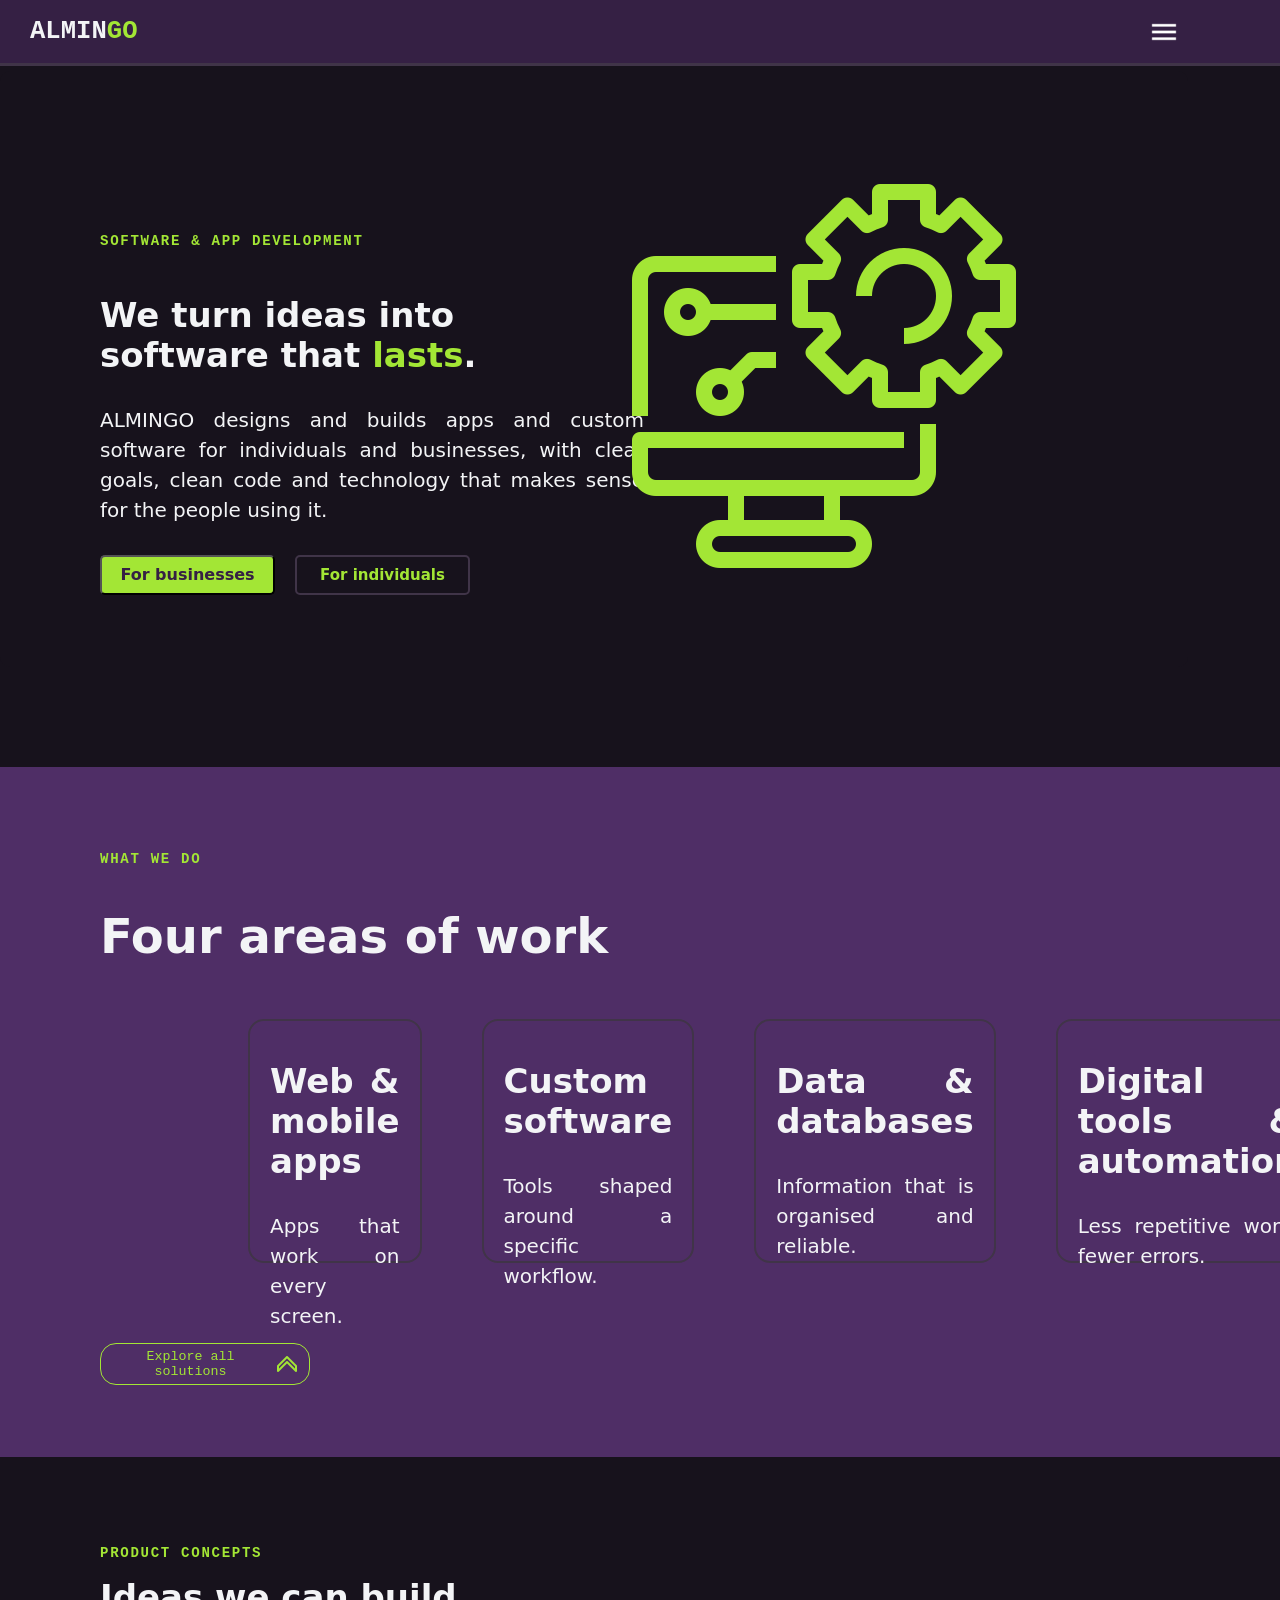
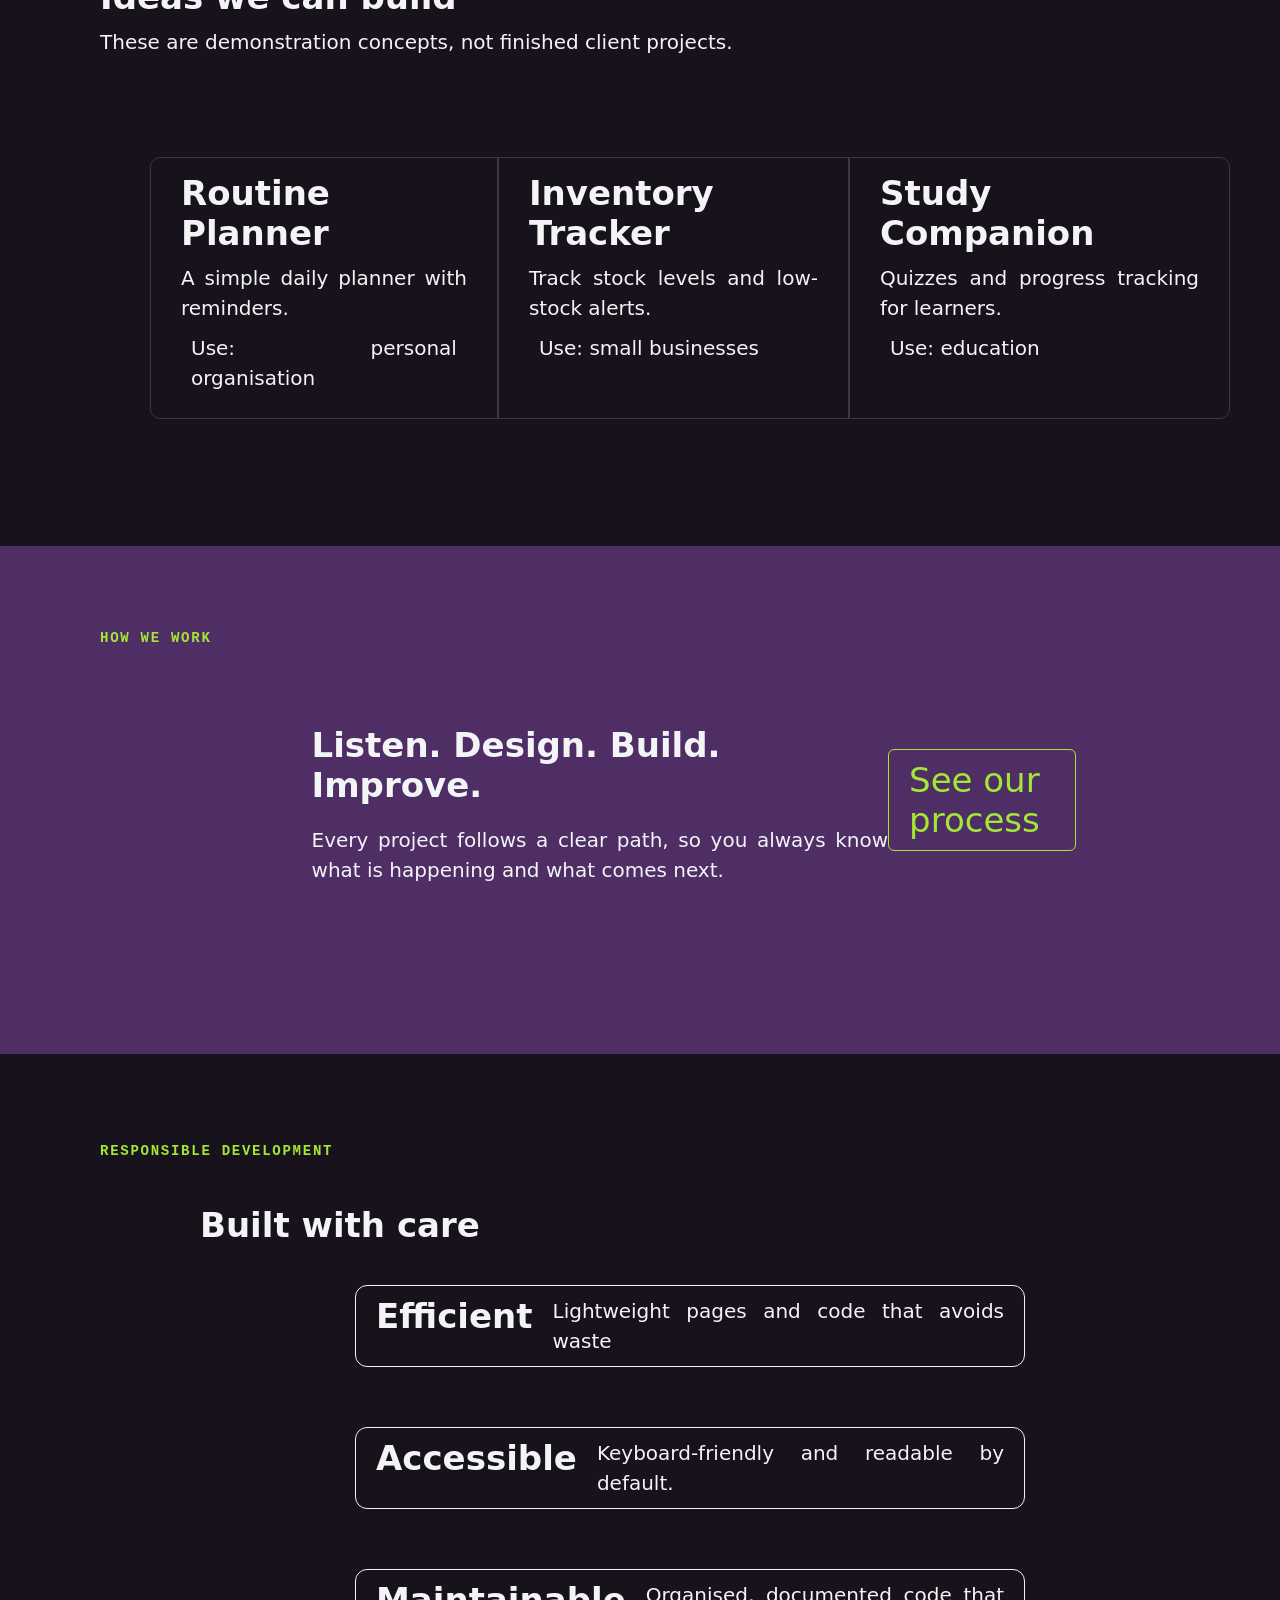
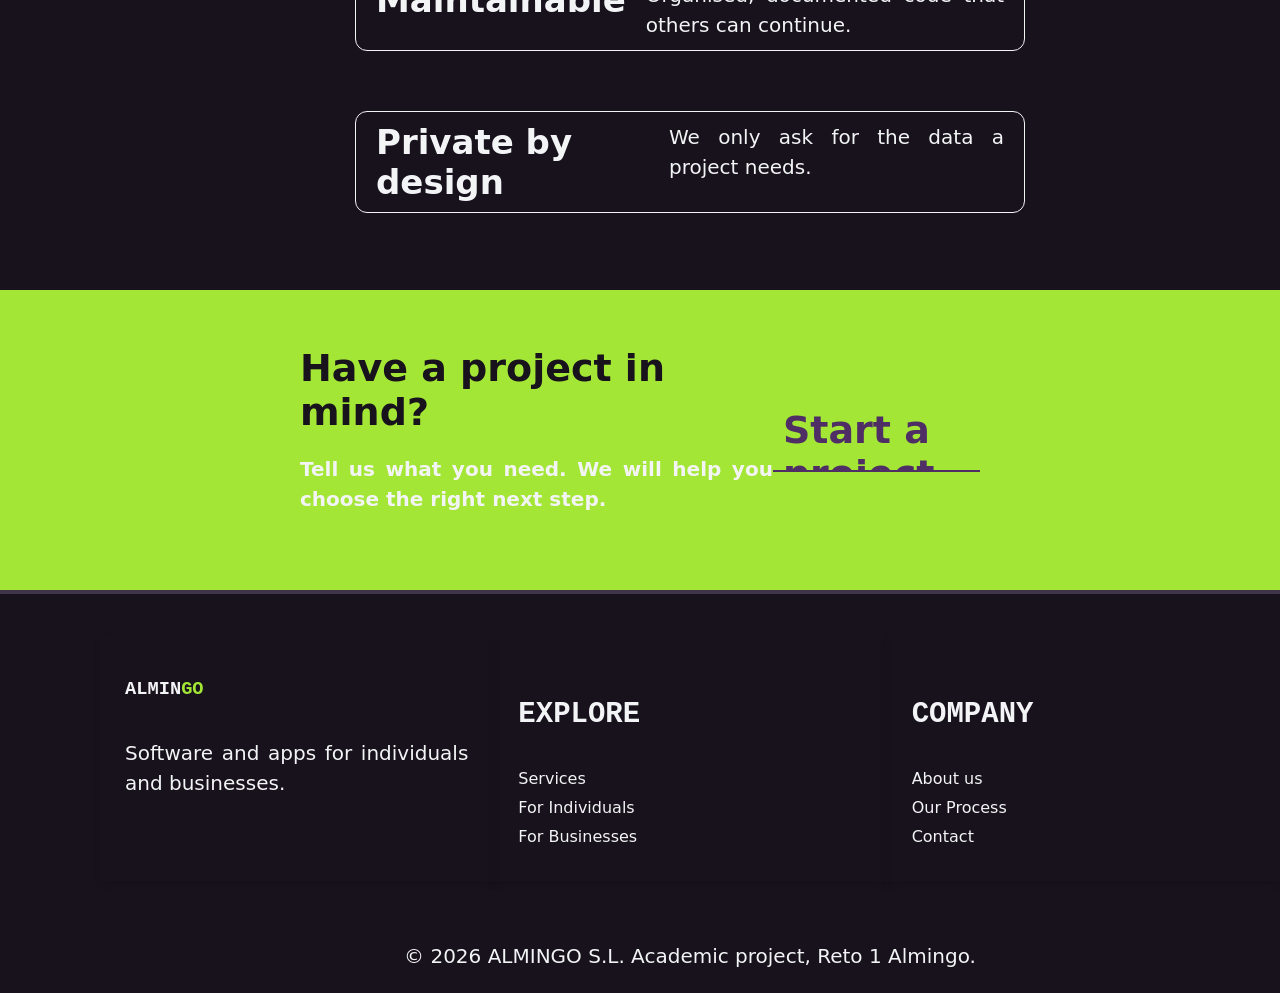
==== commit c55201e2: "Ultimos estilos" ====
--- a/index.html
+++ b/index.html
@@ -140,9 +140,8 @@
         <h3>Have a project in mind?</h3>
         <p>Tell us what you need. We will help you choose the right next step.</p>
     </div>
-    <div class="cta-right">
-        <a href="#" class="rellenarararriba">Start a project</a>
-    </div>
+    <div class="cta-right rellenarararriba">
+    <a href="#" style="height: 62px;">Start a project</a></div>
 </section>
 </main>
 
--- a/css/animaciones.css
+++ b/css/animaciones.css
@@ -58,7 +58,7 @@
 nav ul li a {
 	text-decoration: none;
 	color: var(--text-color);
-	width: 350px;
+	width: 350px; 
   transition: .3s;
 }
 
@@ -239,8 +239,14 @@
     height: 0%;
     background: var(--bg-secundary-color);
     transition: height 0.3s ease-in-out;
-}
+    border-radius: 28px 28px 0 0;
+    transition: .3s;
+  border-color: transparent;
+  }
 
 .rellenarararriba:hover::after {
     height: 100%;
-}+    border-radius: 18px 18px 0 0;
+    transition: .3s;
+}
+
--- a/css/style.css
+++ b/css/style.css
@@ -164,18 +164,26 @@
 /*-----------CTA-----------*/
 
 .CTA {
-  background: var(--accent-color);
-  display: flex;
-  flex-direction: row;
+	background: var(--accent-color);
+	display: flex;
+	flex-direction: row;
 	justify-content: space-between;
 	align-content: center;
 	padding-top: 50px;
 	padding-bottom: 50px;
-  padding-left: 300px; padding-right: 300px;
+	padding-left: 300px;
+	padding-right: 300px;
+	height: 200px;
+	align-items: center;
+}
+
+.cta-left {
+  align-content: center;
 }
 
 .cta-right {
   align-content: center;
+  height: 65px;
 }
 
 .CTA a {
@@ -187,11 +195,13 @@
   border-bottom: 2px solid var(--bg-secundary-color);
   transition: .2s;
   padding-left: 10px;  padding-right: 10px;
-}
-
-.CTA a:hover {
-
-
+  position: inherit;
+  display: block;
+}
+
+a:hover {
+	color: var(--accent-color);
+	z-index: 1;
 }
 
 .CTA h3 {
@@ -205,3 +215,16 @@
 .CTA p {
   font-weight: 700;
 }
+
+section.hero {
+    display: flex;
+    flex-direction: column;
+    border-radius: 10px;
+    padding-left: 100px;
+    width: 85dvw;
+    padding-top: 72px;
+    padding-bottom: 0px;
+    margin-top: 5px;
+    margin-bottom: 100px;
+    background-color: var(--bg-color);
+}
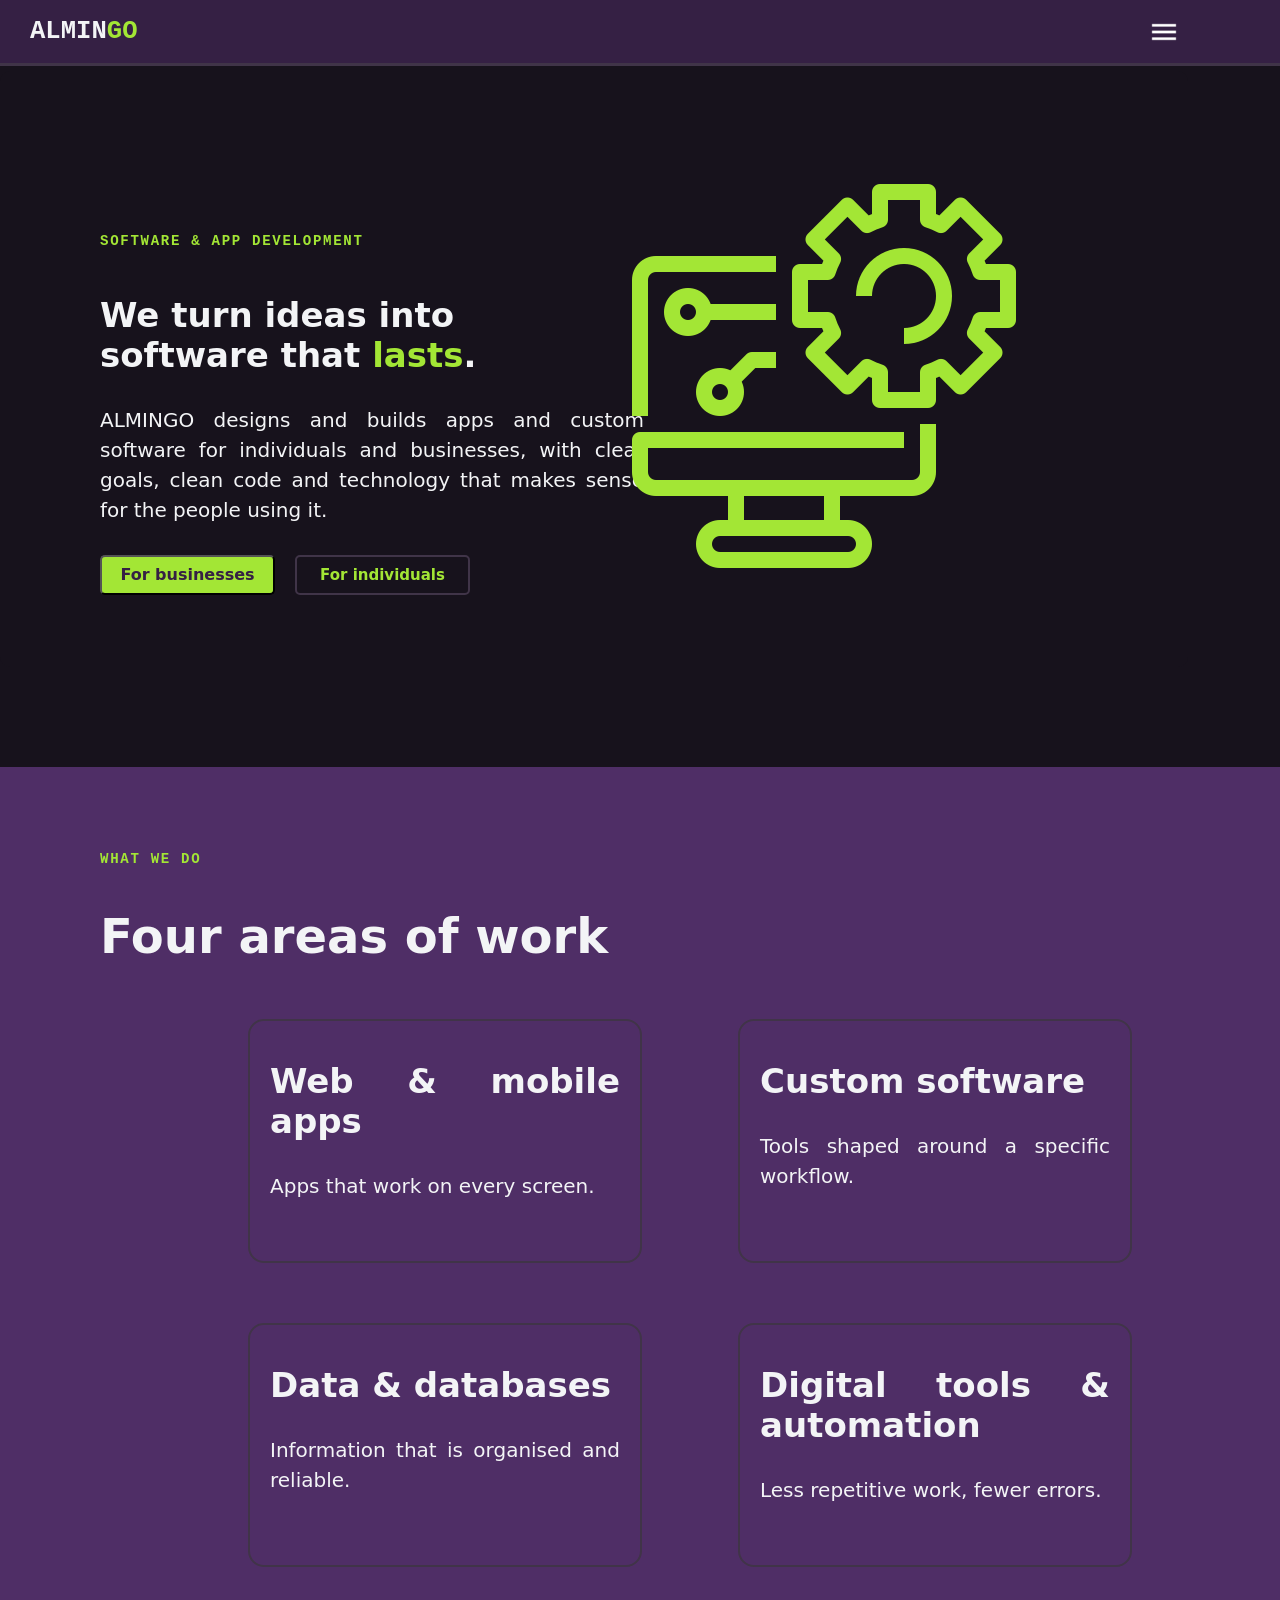
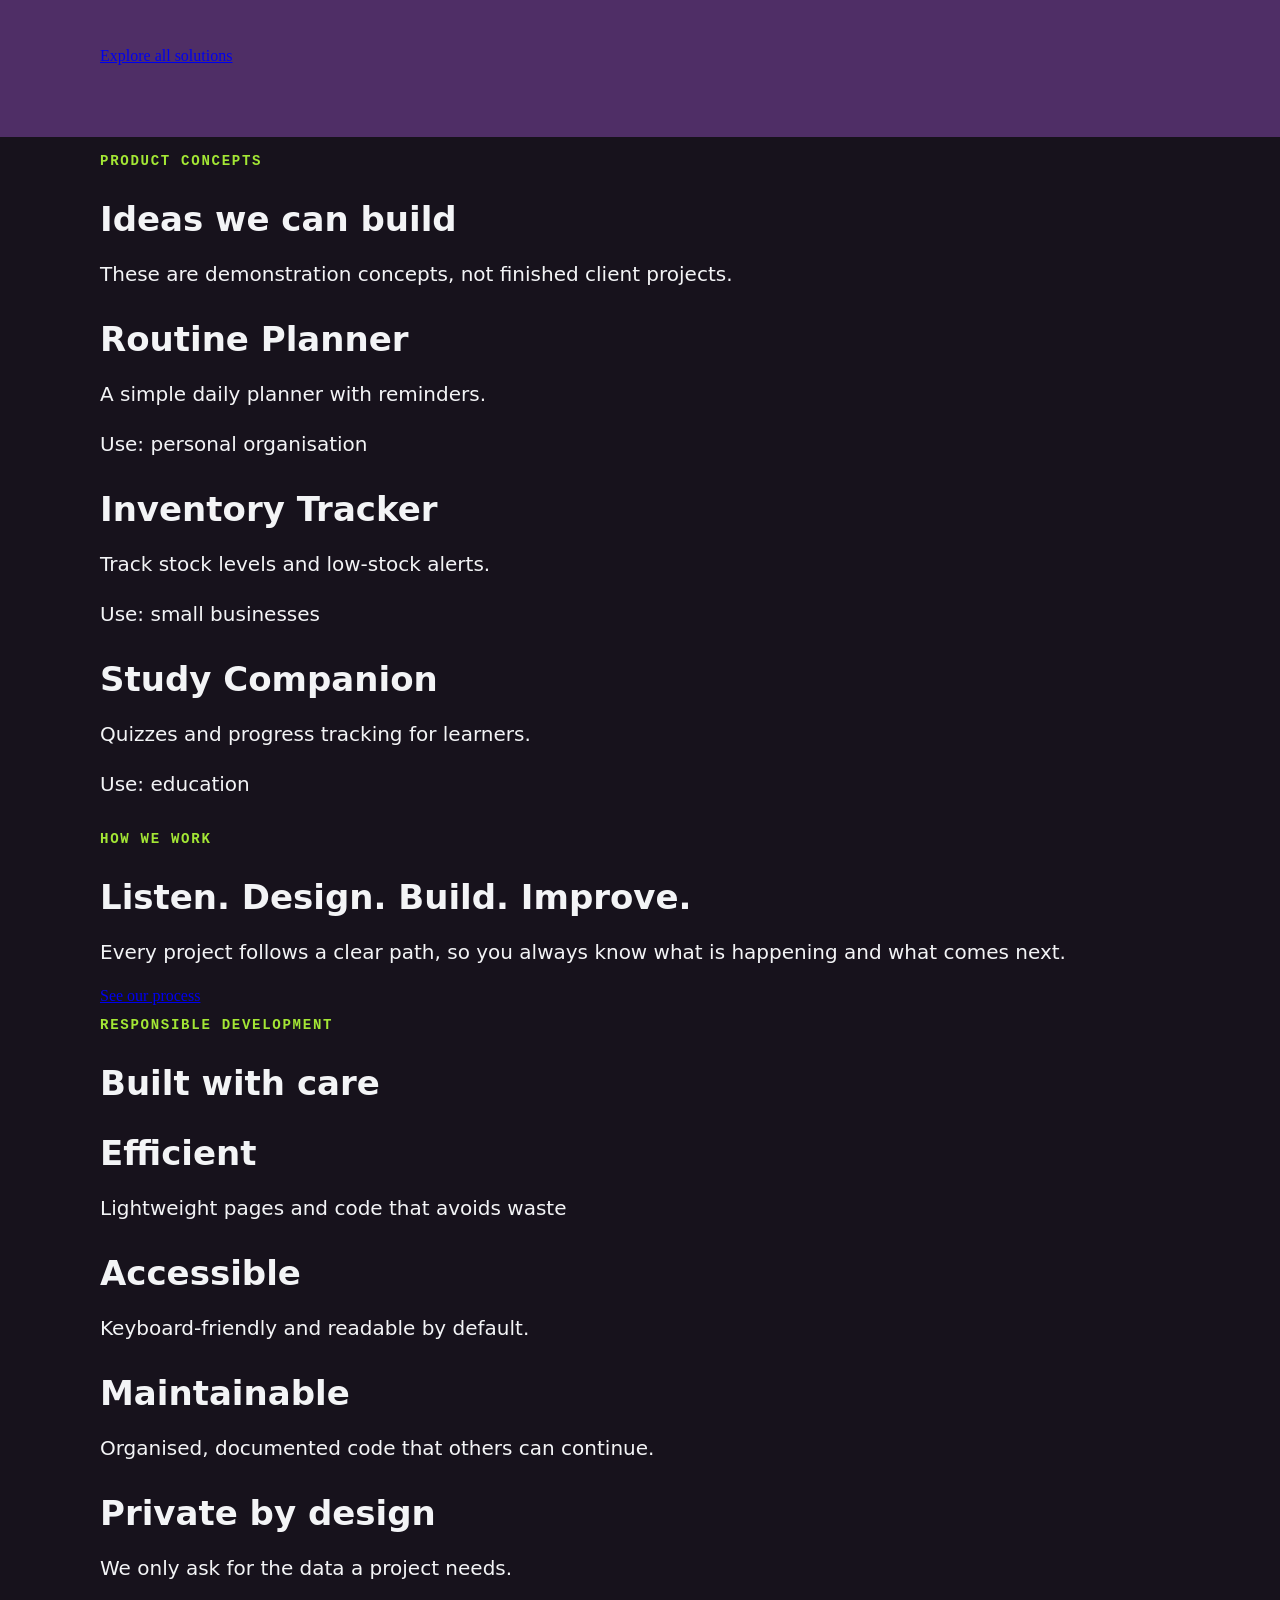
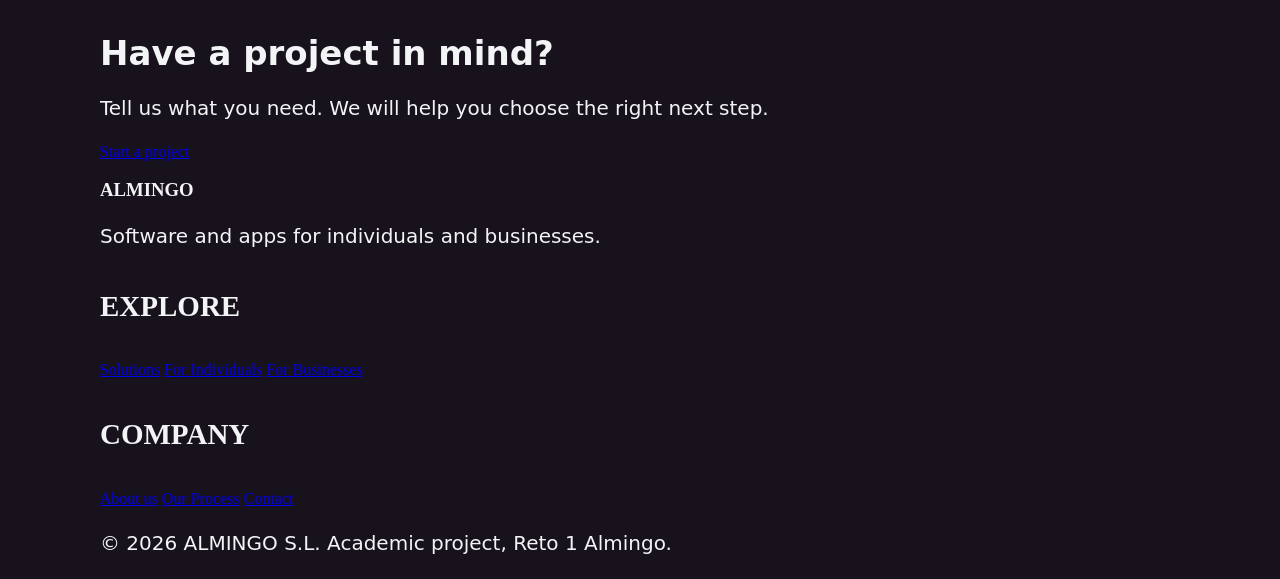
==== commit 43816666: "Add files via upload" ====
--- a/index.html
+++ b/index.html
@@ -1,177 +1,161 @@
-<!DOCTYPE html> 
-<html lang="en">
-
-<head>
-    <meta charset="UTF-8">
-    <meta name="viewport" content="width=device-width, initial-scale=1.0">
-    <link rel="stylesheet" href="css/animaciones.css">
-    <link rel="stylesheet" href="css/style.css">
-    <link rel="stylesheet" href="css/index.css">
-    <title>Almingo</title>
-</head>
-
-<body>
-    <header>
-        <h1><a href="index.html">ALMIN<span class="resaltado">GO</span></a></h1>
-<nav>
-    <details>
-        <summary><img src="img/menu-icon.png" alt="Menu"></summary>
-        <ul>
-            <li><a href="index.html" class="lineanimacion" style="--chars:19">Home</a></li>
-            <li><a href="about.html" class="lineanimacion" style="--chars:19">About</a></li>
-            <li><a href="services.html" class="lineanimacion" style="--chars:19">Services</a></li>
-            <li><a href="contact.html" class="lineanimacion" style="--chars:19">Contact</a></li>
-        </ul>
-    </details>
-</nav>  
-
-    </header>
-    <main>
-        <section class="hero">
-            <div class="section-left">
-            <h2>Software & app development</h2>
-            <h3>We turn ideas into software that <span class="resaltado">lasts</span>.</h3>
-            <p>ALMINGO designs and builds apps and custom software for individuals and businesses, with clear goals,
-                clean code and technology that makes sense for the people using it.</p>
-            <div class="links">
-                    <button class="businesses"><a href="businesses.html">For businesses</a></button>
-                <button class="individuals"><a href="individuals.html" id="individuals">For individuals</a></button>
-            </div>
-            </div>
-
-                <picture>
-                    <source srcset="img/configuraciones (2).png" media="(prefers-color-scheme: dark)">
-                    <img src="img/configuraciones.png" alt="Descripción de la imagen">
-                </picture>
-        </section>
-    </section>
-    <section class="what-we-do">
-            <h2>What we do</h2>
-            <h5>Four areas of work</h5>
-            <div class="card-group">
-                <div class="cards">
-                    <article>
-                    <h3>Web & mobile apps</h3>
-                    <p>Apps that work on every screen.</p>
-                </article>
-                <article>
-                    <h3>Custom software</h3>
-                    <p>Tools shaped around a specific workflow.</p>
-                </article>
-                <article>
-                    <h3>Data & databases</h3>
-                    <p>Information that is organised and reliable.</p>
-                </article>
-                <article>
-                    <h3>Digital tools & automation</h3>
-                    <p>Less repetitive work, fewer errors.</p>
-                </article>
-                </div>
-
-                <div class="cards">
-
-                </div>
-            </div>
-            <button class="cta-wwd"><a href="#">Explore all solutions</a> <img src="img/flecha-hacia-arriba.png" alt=""></button>
-        </section>
-
-<section class="concept">
-            <h2>Product concepts</h2>
-            <h3>Ideas we can build</h3>
-            <p>These are demonstration concepts, not finished client projects.</p>
-            <div class="concept-group">
-                <article class="left rellenar">
-                    <h3>Routine Planner</h3>
-                    <p>A simple daily planner with reminders.</p>
-                    <p>Use: personal organisation</p>
-                </article>
-                <article class="rellenar">
-                    <h3>Inventory Tracker</h3>
-                    <p>Track stock levels and low-stock alerts.</p>
-                    <p>Use: small businesses</p>
-                </article>
-                <article class="right rellenar">
-                    <h3>Study Companion</h3>
-                    <p>Quizzes and progress tracking for learners.</p>
-                    <p>Use: education</p>
-                </article>
-            </div>
-        </section>
-
-        <section class="how-we-work">
-            <h2>How we work</h2>
-            <div class="hww">
-                <div class="hww-text">
-                    <h3>Listen. Design. Build. Improve.</h3>
-                    <p>Every project follows a clear path, so you always know what is happening and what comes next.</p>
-                </div>
-                
-                <div class="hww-cta">
-                    <a href="#">See our process</a>
-                </div>
-            </div>
-        </section>
-
-        <section class="dev">
-            <h2>Responsible development</h2>
-            <h3>Built with care</h3>
-            <div class="dev-card">
-                <article>
-                    <h3>Efficient</h3>
-                    <p>Lightweight pages and code that avoids waste</p>
-                </article>
-                <article>
-                    <h3>Accessible</h3>
-                    <p>Keyboard-friendly and readable by default.</p>
-                </article>
-                <article>
-                    <h3>Maintainable</h3>
-                    <p>Organised, documented code that others can continue.</p>
-                </article>
-                <article>
-                    <h3>Private by design</h3>
-                    <p>We only ask for the data a project needs.</p>
-                </article>
-            </div>
-        </section>
-
-<section class="CTA">
-    <div class="cta-left">
-        <h3>Have a project in mind?</h3>
-        <p>Tell us what you need. We will help you choose the right next step.</p>
-    </div>
-    <div class="cta-right rellenarararriba">
-    <a href="#" style="height: 62px;">Start a project</a></div>
-</section>
-</main>
-
-<footer>
-        <section class="informative-section">
-            <article class="informative-article">
-                <h1>ALMIN<span class="resaltado">GO</span></h1>
-                <p>Software and apps for individuals and businesses.</p>
-            </article>
-
-            <article class="informative-article">
-                <h4>EXPLORE</h4>
-                <a href="services.html">Services</a>
-                <a href="individuals.html">For Individuals</a>
-                <a href="businesses.html">For Businesses</a>
-            </article>
-
-            <article class="informative-article">
-                <h4>COMPANY</h4>
-                <a href="about.html">About us</a>
-                <a href="">Our Process</a>
-                <a href="contact.html">Contact</a>
-            </article>
-        </section>
-
-        <section class="copy">
-            <p>© 2026 ALMINGO S.L. Academic project, Reto 1 Almingo.</p>
-        </section>
-    </footer>
-    
-</body>
-
-</html>
+<!DOCTYPE html>
+<html lang="en">
+
+<head>
+    <meta charset="UTF-8">
+    <meta name="viewport" content="width=device-width, initial-scale=1.0">
+    <link rel="stylesheet" href="css/animaciones.css">
+    <link rel="stylesheet" href="css/style.css">
+    <link rel="stylesheet" href="css/index.css">
+    <title>Almingo</title>
+</head>
+
+<body>
+    <header>
+        <h1><a href="index.html">ALMIN<span class="resaltado">GO</span></a></h1>
+<nav>
+    <details>
+        <summary><img src="img/menu-icon.png" alt="Menu"></summary>
+        <ul>
+            <li><a href="index.html" class="lineanimacion" style="--chars:19">Home</a></li>
+            <li><a href="about.html" class="lineanimacion" style="--chars:19">About</a></li>
+            <li><a href="services.html" class="lineanimacion" style="--chars:19">Services</a></li>
+            <li><a href="contact.html" class="lineanimacion" style="--chars:19">Contact</a></li>
+        </ul>
+    </details>
+</nav>  
+
+    </header>
+    <main>
+        <section class="hero">
+            <div class="section-left">
+            <h2>Software & app development</h2>
+            <h3>We turn ideas into software that <span class="resaltado">lasts</span>.</h3>
+            <p>ALMINGO designs and builds apps and custom software for individuals and businesses, with clear goals,
+                clean code and technology that makes sense for the people using it.</p>
+            <div class="links">
+                    <button class="businesses"><a href="businesses.html">For businesses</a></button>
+                <button class="individuals"><a href="individuals.html" id="individuals">For individuals</a></button>
+            </div>
+            </div>
+
+                <picture>
+                    <source srcset="img/configuraciones (2).png" media="(prefers-color-scheme: dark)">
+                    <img src="img/configuraciones.png" alt="Descripción de la imagen">
+                </picture>
+        </section>
+    </section>
+    <section class="what-we-do">
+            <h2>What we do</h2>
+            <h5>Four areas of work</h5>
+            <div class="card-group">
+                <div class="cards">
+                    <article>
+                    <h3>Web & mobile apps</h3>
+                    <p>Apps that work on every screen.</p>
+                </article>
+                <article>
+                    <h3>Custom software</h3>
+                    <p>Tools shaped around a specific workflow.</p>
+                </article>
+                </div>
+
+                <div class="cards">
+                <article>
+                    <h3>Data & databases</h3>
+                    <p>Information that is organised and reliable.</p>
+                </article>
+                <article>
+                    <h3>Digital tools & automation</h3>
+                    <p>Less repetitive work, fewer errors.</p>
+                </article>
+                </div>
+            </div>
+            <a href="#">Explore all solutions</a>
+        </section>
+
+        <section>
+            <h2>Product concepts</h2>
+            <h3>Ideas we can build</h3>
+            <p>These are demonstration concepts, not finished client projects.</p>
+            <div>
+                <article>
+                    <h3>Routine Planner</h3>
+                    <p>A simple daily planner with reminders.</p>
+                    <p>Use: personal organisation</p>
+                </article>
+                <article>
+                    <h3>Inventory Tracker</h3>
+                    <p>Track stock levels and low-stock alerts.</p>
+                    <p>Use: small businesses</p>
+                </article>
+                <article>
+                    <h3>Study Companion</h3>
+                    <p>Quizzes and progress tracking for learners.</p>
+                    <p>Use: education</p>
+                </article>
+            </div>
+        </section>
+
+        <section>
+            <h2>How we work</h2>
+            <h3>Listen. Design. Build. Improve.</h3>
+            <p>Every project follows a clear path, so you always know what is happening and what comes next.</p>
+            <a href="#">See our process</a>
+        </section>
+
+        <section>
+            <h2>Responsible development</h2>
+            <h3>Built with care</h3>
+            <div>
+                <article>
+                    <h3>Efficient</h3>
+                    <p>Lightweight pages and code that avoids waste</p>
+                </article>
+                <article>
+                    <h3>Accessible</h3>
+                    <p>Keyboard-friendly and readable by default.</p>
+                </article>
+                <article>
+                    <h3>Maintainable</h3>
+                    <p>Organised, documented code that others can continue.</p>
+                </article>
+                <article>
+                    <h3>Private by design</h3>
+                    <p>We only ask for the data a project needs.</p>
+                </article>
+            </div>
+        </section>
+
+        <section>
+            <h3>Have a project in mind?</h3>
+            <p>Tell us what you need. We will help you choose the right next step.</p>
+            <a href="#">Start a project</a>
+        </section>
+
+        <section>
+            <article>
+                <h1>ALMINGO</h1>
+                <p>Software and apps for individuals and businesses.</p>
+            </article>
+
+            <article>
+                <h4>EXPLORE</h4>
+                <a href="#">Solutions</a>
+                <a href="#">For Individuals</a>
+                <a href="#">For Businesses</a>
+            </article>
+
+            <article>
+                <h4>COMPANY</h4>
+                <a href="#">About us</a>
+                <a href="#">Our Process</a>
+                <a href="#">Contact</a>
+            </article>
+
+            <p>© 2026 ALMINGO S.L. Academic project, Reto 1 Almingo.</p>
+        </section>
+    </main>
+</body>
+
+</html>
--- a/css/animaciones.css
+++ b/css/animaciones.css
@@ -1,252 +1,252 @@
-
-
-html {
-  scroll-behavior: smooth;
-  scroll-padding-top: 70px;     /* Para que el header no tape los títulos con ID con 'a href' */
-}
-
-body {
-  background: var(--bg-color);
-  color: var(--text-color);
-  margin: 0;
-}
-
-/* ===== Header ===== */
-header {
-  display: flex;
-  flex-direction: row;
-  position: sticky;
-  justify-content: space-between;
-  top: 0;
-  align-items: center;
-  width: 100%;
-  background-color: var(--primary-color);
-  border-bottom: 3px solid var(--border-color);
-}
-
-header h1 {
-  padding-left: 100px;
-  font-size: clamp(1.5rem, 2vw, 2rem);
-}
-
-/* Simétrico al padding-left de 100px del h1 */
-header nav {
-  padding-right: 100px;
-}
-
-/* ===== Menú horizontal antiguo (individuals.html) ===== */
-nav ul {
-  display: flex;
-  flex-direction: row;
-  padding-left: 0;
-  align-items: center;
-  padding: 0 100px 0 0;
-  height: 70px;
-  width: 100%;
-}
-
-nav ul li {
-  list-style: none;
-  flex: 1;
-  text-align: center;
-  margin-left: 80px;
-  margin-right: 80px;
-  align-items: center;
-  justify-content: center;
-}
-
-nav ul li a {
-	text-decoration: none;
-	color: var(--text-color);
-	width: 350px; 
-  transition: .3s;
-}
-
-nav ul li a:hover {
-  color: var(--accent-color);
-}
-
-/* ===== Menú desplegable (details / summary) ===== */
-nav details {
-  position: relative;
-}
-
-nav summary {
-  position: relative;
-  z-index: 2;                   /* por encima del panel, para poder cerrarlo */
-  list-style: none;
-  cursor: pointer;
-  color: var(--text-color);
-}
-
-/* Quita la flecha por defecto (necesario en Safari / iPad) */
-nav summary::-webkit-details-marker {
-  display: none;
-}
-
-nav summary img {
-  display: block;
-  width: 32px;
-  height: 32px;
-}
-
-/* Panel a pantalla completa en vertical */
-nav details ul {
-  position: fixed;
-  top: 0;
-  right: 0;
-  z-index: 1;
-  display: flex;
-  flex-direction: column;
-  justify-content: center;
-  align-items: flex-start;
-  width: clamp(260px, 40vw, 480px);
-  height: 100vh;
-  height: 100dvh;               /* ajusta el alto real en iPad y móvil */
-  margin: 0;
-  padding: 90px 0 2rem;         /* deja libre la zona del icono */
-  box-sizing: border-box;
-  overflow-y: auto;
-  background: var(--primary-color);
-  border: none; 
-  border-left: 1px solid var(--border-color);
-}
-
-nav details ul li {
-  flex: none;
-  margin: 0;
-  padding: 1rem 2.5rem;
-  text-align: left;
-}
-
-nav details ul li a {
-  display: inline-block;
-  white-space: nowrap;
-  font-size: clamp(1.5rem, 3vw, 2.5rem);
-}
-
-/* Animación del panel: se descubre de derecha a izquierda (0.3s) */
-nav details[open] ul {
-  animation: slide-in 0.3s ease-out;
-}
-
-/* Efecto typing en cada enlace: empieza tras 0.5s de delay */
-nav details[open] ul li a {
-	animation: typing 0.6s steps(var(--chars, 8)) 0.5s both;
-	border-bottom: 1px solid #73508aa3;
-	padding-bottom: 40px;
-}
-
-@keyframes slide-in {
-  from { clip-path: inset(0 0 0 100%); }
-  to   { clip-path: inset(0 0 0 0); }
-}
-
-@keyframes typing {
-  from { clip-path: inset(0 100% 0 0); }
-  to   { clip-path: inset(0 0 0 0); }
-}
-
-@keyframes float {
-  0% { transform: translateY(0); }
-  50% { transform: translateY(-5px); }
-  100% { transform: translateY(0); }
-}
-
-
-/*---------LINEA INFERIOR DE IZQUIERDA A DERECHA----------- */
-
-.lineanimacion{
-    margin: 0;
-    padding: 0;
-    position: relative;
-    list-style: none;
-    overflow: hidden;
-}
-
-.lineanimacion:after {
-content: '';
-height: 1px;
-width: 0%;
-position: absolute;
-bottom: 0;
-left: 0;
-background: var(--accent-color);
-transition: width .3s linear;
-}
-
-.lineanimacion:hover::after{
-    width: 100%;
-}
-
-
-/*--------- RELLENAR DE IZQUIERDA A DERECHA----------- */
-
-.rellenar{
-    margin: 0;
-    padding: 0;
-    position: relative;
-    list-style: none;
-    overflow: hidden;
-  
-  }
-
-.rellenar {
-    transition: color 0.3s ease-in-out;
-}
-
-.rellenar:hover {
-    color: var(--accent-color);
-}
-
-.rellenar:after {
-  content: '';
-  height: 200px;
-  width: 0%;
-  position: absolute;
-  bottom: 0;
-  left: 0;
-  background: var(--accent-color);
-  transition: width .3s linear;
-}
-
-.rellenar:hover::after{
-  width: 100%;
-}
-
-/*--------- RELLENAR DE IZQUIERDA A DERECHA----------- */
-
-.rellenarararriba {
-    margin: 0;
-    padding: 0;
-    position: relative;
-    list-style: none;
-    overflow: hidden;
-
-    /*CAMBIAR COLOR DEL a en cta right en estado hover*/
-}
-
-.rellenarararriba:hover {
-    color: var(--accent-color);
-}
-
-.rellenarararriba::after {
-    content: '';
-    position: absolute;
-    bottom: 0;
-    left: 0;
-    width: 100%;
-    height: 0%;
-    background: var(--bg-secundary-color);
-    transition: height 0.3s ease-in-out;
-    border-radius: 28px 28px 0 0;
-    transition: .3s;
-  border-color: transparent;
-  }
-
-.rellenarararriba:hover::after {
-    height: 100%;
-    border-radius: 18px 18px 0 0;
-    transition: .3s;
-}
-
+
+
+html {
+  scroll-behavior: smooth;
+  scroll-padding-top: 70px;     /* Para que el header no tape los títulos con ID con 'a href' */
+}
+
+body {
+  background: var(--bg-color);
+  color: var(--text-color);
+  margin: 0;
+}
+
+/* ===== Header ===== */
+header {
+  display: flex;
+  flex-direction: row;
+  position: sticky;
+  justify-content: space-between;
+  top: 0;
+  align-items: center;
+  width: 100%;
+  background-color: var(--primary-color);
+  border-bottom: 3px solid var(--border-color);
+}
+
+header h1 {
+  padding-left: 100px;
+  font-size: clamp(1.5rem, 2vw, 2rem);
+}
+
+/* Simétrico al padding-left de 100px del h1 */
+header nav {
+  padding-right: 100px;
+}
+
+/* ===== Menú horizontal antiguo (individuals.html) ===== */
+nav ul {
+  display: flex;
+  flex-direction: row;
+  padding-left: 0;
+  align-items: center;
+  padding: 0 100px 0 0;
+  height: 70px;
+  width: 100%;
+}
+
+nav ul li {
+  list-style: none;
+  flex: 1;
+  text-align: center;
+  margin-left: 80px;
+  margin-right: 80px;
+  align-items: center;
+  justify-content: center;
+}
+
+nav ul li a {
+	text-decoration: none;
+	color: var(--text-color);
+	width: 350px; 
+  transition: .3s;
+}
+
+nav ul li a:hover {
+  color: var(--accent-color);
+}
+
+/* ===== Menú desplegable (details / summary) ===== */
+nav details {
+  position: relative;
+}
+
+nav summary {
+  position: relative;
+  z-index: 2;                   /* por encima del panel, para poder cerrarlo */
+  list-style: none;
+  cursor: pointer;
+  color: var(--text-color);
+}
+
+/* Quita la flecha por defecto (necesario en Safari / iPad) */
+nav summary::-webkit-details-marker {
+  display: none;
+}
+
+nav summary img {
+  display: block;
+  width: 32px;
+  height: 32px;
+}
+
+/* Panel a pantalla completa en vertical */
+nav details ul {
+  position: fixed;
+  top: 0;
+  right: 0;
+  z-index: 1;
+  display: flex;
+  flex-direction: column;
+  justify-content: center;
+  align-items: flex-start;
+  width: clamp(260px, 40vw, 480px);
+  height: 100vh;
+  height: 100dvh;               /* ajusta el alto real en iPad y móvil */
+  margin: 0;
+  padding: 90px 0 2rem;         /* deja libre la zona del icono */
+  box-sizing: border-box;
+  overflow-y: auto;
+  background: var(--primary-color);
+  border: none; 
+  border-left: 1px solid var(--border-color);
+}
+
+nav details ul li {
+  flex: none;
+  margin: 0;
+  padding: 1rem 2.5rem;
+  text-align: left;
+}
+
+nav details ul li a {
+  display: inline-block;
+  white-space: nowrap;
+  font-size: clamp(1.5rem, 3vw, 2.5rem);
+}
+
+/* Animación del panel: se descubre de derecha a izquierda (0.3s) */
+nav details[open] ul {
+  animation: slide-in 0.3s ease-out;
+}
+
+/* Efecto typing en cada enlace: empieza tras 0.5s de delay */
+nav details[open] ul li a {
+	animation: typing 0.6s steps(var(--chars, 8)) 0.5s both;
+	border-bottom: 1px solid #73508aa3;
+	padding-bottom: 40px;
+}
+
+@keyframes slide-in {
+  from { clip-path: inset(0 0 0 100%); }
+  to   { clip-path: inset(0 0 0 0); }
+}
+
+@keyframes typing {
+  from { clip-path: inset(0 100% 0 0); }
+  to   { clip-path: inset(0 0 0 0); }
+}
+
+@keyframes float {
+  0% { transform: translateY(0); }
+  50% { transform: translateY(-5px); }
+  100% { transform: translateY(0); }
+}
+
+
+/*---------LINEA INFERIOR DE IZQUIERDA A DERECHA----------- */
+
+.lineanimacion{
+    margin: 0;
+    padding: 0;
+    position: relative;
+    list-style: none;
+    overflow: hidden;
+}
+
+.lineanimacion:after {
+content: '';
+height: 1px;
+width: 0%;
+position: absolute;
+bottom: 0;
+left: 0;
+background: var(--accent-color);
+transition: width .3s linear;
+}
+
+.lineanimacion:hover::after{
+    width: 100%;
+}
+
+
+/*--------- RELLENAR DE IZQUIERDA A DERECHA----------- */
+
+.rellenar{
+    margin: 0;
+    padding: 0;
+    position: relative;
+    list-style: none;
+    overflow: hidden;
+  
+  }
+
+.rellenar {
+    transition: color 0.3s ease-in-out;
+}
+
+.rellenar:hover {
+    color: var(--accent-color);
+}
+
+.rellenar:after {
+  content: '';
+  height: 200px;
+  width: 0%;
+  position: absolute;
+  bottom: 0;
+  left: 0;
+  background: var(--accent-color);
+  transition: width .3s linear;
+}
+
+.rellenar:hover::after{
+  width: 100%;
+}
+
+/*--------- RELLENAR DE IZQUIERDA A DERECHA----------- */
+
+.rellenarararriba {
+    margin: 0;
+    padding: 0;
+    position: relative;
+    list-style: none;
+    overflow: hidden;
+
+    /*CAMBIAR COLOR DEL a en cta right en estado hover*/
+}
+
+.rellenarararriba:hover {
+    color: var(--accent-color);
+}
+
+.rellenarararriba::after {
+    content: '';
+    position: absolute;
+    bottom: 0;
+    left: 0;
+    width: 100%;
+    height: 0%;
+    background: var(--bg-secundary-color);
+    transition: height 0.3s ease-in-out;
+    border-radius: 28px 28px 0 0;
+    transition: .3s;
+  border-color: transparent;
+  }
+
+.rellenarararriba:hover::after {
+    height: 100%;
+    border-radius: 18px 18px 0 0;
+    transition: .3s;
+}
+
--- a/css/style.css
+++ b/css/style.css
@@ -1,230 +1,230 @@
-:root {
-  --primary-color: #352044;
-  /* Color principal */
-  --accent-color: #a3e635;
-  /* Color Secundario */
-  --bg-color: #17121c;
-  /* Fondos */
-  --bg-secundary-color: #4f2e66;
-  /* Fondo secundario */
-  --text-color: #F3F4F6;
-  /* Textos */
-  --border-color: #403448;
-  /* Bordes */
-}
-
-:root {
-  --font-sans: "Segoe UI", system-ui, -apple-system, "Helvetica Neue", Arial, sans-serif;
-  --font-mono: ui-monospace, "SF Mono", Menlo, Consolas, monospace;
-}
-
-@media (prefers-color-scheme: dark) {
-  :root {
-    --primary-color: #352044;
-    /* Color principal */
-    --accent-color: #a2e635cc;
-    /* Color Secundario */
-    --bg-color: #000;
-    /* Fondos */
-    --text-color: #F3F4F6;
-    /* Textos */
-    --border-color: #403448;
-    /* Bordes */
-  }
-}
-
-html {
-  scroll-behavior: smooth;
-  scroll-padding-top: 70px;
-  /*Para que el header no tape los titulos con ID con 'a href'*/
-}
-
-
-body {
-  background: var(--bg-color);
-  color: var(--text-color);
-  margin: 0;
-}
-
-.resaltado {
-  color: var(--accent-color);
-}
-
-h2 {
-  font-size: clamp(13px, 1.1vw, 16px);
-  text-transform: uppercase;
-  letter-spacing: 0.12em;
-  color: var(--accent-color);
-  margin-bottom: 1rem;
-  display: block;
-  font-family: var(--font-mono);
-  font-weight: 600;
-}
-
-h3 {
-  font-size: clamp(27px, 3.5vw, 34px);
-  font-family: var(--font-sans);
-  margin-bottom: 10px;
-  margin-top: 30px;
-}
-
-h4 {
-  font-size: clamp(24px, 2.5vw, 29px);
-}
-
-h5 {
-  font-size: clamp(36px, 4vw, 48px);
-  margin-top: 25px;
-  margin-bottom: 25px;
-  font-family: var(--font-sans);
-
-}
-
-h6 {
-  font-size: clamp(18px, 1.5vw, 20px);
-}
-
-p {
-  font-family: var(--font-sans);
-  font-size: 20px;
-  line-height: 1.5;
-  width: auto;
-  text-align: justify;
-}
-
-
-header {
-  z-index: 100;
-  display: flex;
-  flex-direction: row;
-  position: sticky;
-  justify-content: space-between;
-  top: 0;
-  align-items: center;
-  width: 100%;
-  background-color: var(--primary-color);
-  border-bottom: 3px solid var(--border-color);
-}
-
-header h1 {
-  font-family: var(--font-mono);
-  padding-left: 30px;
-  font-size: clamp(1.5rem, 2vw, 2rem);
-}
-
-header h1 a {
-  text-decoration: none;
-  color: var(--text-color);
-}
-
-section {
-  align-content: center;
-}
-
-
-.informative-section {
-  display: flex;
-  flex-direction: row;
-  justify-content: space-evenly;
-  padding-top: 40px;
-  padding-bottom: 40px;
-  border-top: 4px solid var(--border-color);
-}
-
-.informative-article {
-  display: flex;
-  flex-direction: column;
-  width: 400px;
-  padding: 25px;
-  box-shadow: 0px 4px 6px rgba(0, 0, 0, 0.1);
-}
-
-.informative-article h1 {
-  font-family: var(--font-mono);
-}
-
-.informative-article h4 {
-  font-family: var(--font-mono);
-  color: var(--text-color);
-}
-
-.informative-article a {
-  text-decoration: none;
-  font-family: var(--font-sans);
-  color: var(--text-color);
-  margin-bottom: 10px;
-}
-
-.copy p {
-  text-align: center;
-  color: var(--text-color);
-}
-
-
-/*-----------CTA-----------*/
-
-.CTA {
-	background: var(--accent-color);
-	display: flex;
-	flex-direction: row;
-	justify-content: space-between;
-	align-content: center;
-	padding-top: 50px;
-	padding-bottom: 50px;
-	padding-left: 300px;
-	padding-right: 300px;
-	height: 200px;
-	align-items: center;
-}
-
-.cta-left {
-  align-content: center;
-}
-
-.cta-right {
-  align-content: center;
-  height: 65px;
-}
-
-.CTA a {
-  font-size: clamp(32px, 4vw, 38px);
-  text-decoration: none;
-  color: var(--bg-secundary-color);
-  font-family: var(--font-sans);
-  font-weight: 550;
-  border-bottom: 2px solid var(--bg-secundary-color);
-  transition: .2s;
-  padding-left: 10px;  padding-right: 10px;
-  position: inherit;
-  display: block;
-}
-
-a:hover {
-	color: var(--accent-color);
-	z-index: 1;
-}
-
-.CTA h3 {
-  margin: 0;
-  color: var(--bg-color);
-  font-size: clamp(32px, 4vw, 38px);
-  font-weight: 700;
-
-}
-
-.CTA p {
-  font-weight: 700;
-}
-
-section.hero {
-    display: flex;
-    flex-direction: column;
-    border-radius: 10px;
-    padding-left: 100px;
-    width: 85dvw;
-    padding-top: 72px;
-    padding-bottom: 0px;
-    margin-top: 5px;
-    margin-bottom: 100px;
-    background-color: var(--bg-color);
+:root {
+  --primary-color: #352044;
+  /* Color principal */
+  --accent-color: #a3e635;
+  /* Color Secundario */
+  --bg-color: #17121c;
+  /* Fondos */
+  --bg-secundary-color: #4f2e66;
+  /* Fondo secundario */
+  --text-color: #F3F4F6;
+  /* Textos */
+  --border-color: #403448;
+  /* Bordes */
+}
+
+:root {
+  --font-sans: "Segoe UI", system-ui, -apple-system, "Helvetica Neue", Arial, sans-serif;
+  --font-mono: ui-monospace, "SF Mono", Menlo, Consolas, monospace;
+}
+
+@media (prefers-color-scheme: dark) {
+  :root {
+    --primary-color: #352044;
+    /* Color principal */
+    --accent-color: #a2e635cc;
+    /* Color Secundario */
+    --bg-color: #000;
+    /* Fondos */
+    --text-color: #F3F4F6;
+    /* Textos */
+    --border-color: #403448;
+    /* Bordes */
+  }
+}
+
+html {
+  scroll-behavior: smooth;
+  scroll-padding-top: 70px;
+  /*Para que el header no tape los titulos con ID con 'a href'*/
+}
+
+
+body {
+  background: var(--bg-color);
+  color: var(--text-color);
+  margin: 0;
+}
+
+.resaltado {
+  color: var(--accent-color);
+}
+
+h2 {
+  font-size: clamp(13px, 1.1vw, 16px);
+  text-transform: uppercase;
+  letter-spacing: 0.12em;
+  color: var(--accent-color);
+  margin-bottom: 1rem;
+  display: block;
+  font-family: var(--font-mono);
+  font-weight: 600;
+}
+
+h3 {
+  font-size: clamp(27px, 3.5vw, 34px);
+  font-family: var(--font-sans);
+  margin-bottom: 10px;
+  margin-top: 30px;
+}
+
+h4 {
+  font-size: clamp(24px, 2.5vw, 29px);
+}
+
+h5 {
+  font-size: clamp(36px, 4vw, 48px);
+  margin-top: 25px;
+  margin-bottom: 25px;
+  font-family: var(--font-sans);
+
+}
+
+h6 {
+  font-size: clamp(18px, 1.5vw, 20px);
+}
+
+p {
+  font-family: var(--font-sans);
+  font-size: 20px;
+  line-height: 1.5;
+  width: auto;
+  text-align: justify;
+}
+
+
+header {
+  z-index: 100;
+  display: flex;
+  flex-direction: row;
+  position: sticky;
+  justify-content: space-between;
+  top: 0;
+  align-items: center;
+  width: 100%;
+  background-color: var(--primary-color);
+  border-bottom: 3px solid var(--border-color);
+}
+
+header h1 {
+  font-family: var(--font-mono);
+  padding-left: 30px;
+  font-size: clamp(1.5rem, 2vw, 2rem);
+}
+
+header h1 a {
+  text-decoration: none;
+  color: var(--text-color);
+}
+
+section {
+  align-content: center;
+}
+
+
+.informative-section {
+  display: flex;
+  flex-direction: row;
+  justify-content: space-evenly;
+  padding-top: 40px;
+  padding-bottom: 40px;
+  border-top: 4px solid var(--border-color);
+}
+
+.informative-article {
+  display: flex;
+  flex-direction: column;
+  width: 400px;
+  padding: 25px;
+  box-shadow: 0px 4px 6px rgba(0, 0, 0, 0.1);
+}
+
+.informative-article h1 {
+  font-family: var(--font-mono);
+}
+
+.informative-article h4 {
+  font-family: var(--font-mono);
+  color: var(--text-color);
+}
+
+.informative-article a {
+  text-decoration: none;
+  font-family: var(--font-sans);
+  color: var(--text-color);
+  margin-bottom: 10px;
+}
+
+.copy p {
+  text-align: center;
+  color: var(--text-color);
+}
+
+
+/*-----------CTA-----------*/
+
+.CTA {
+	background: var(--accent-color);
+	display: flex;
+	flex-direction: row;
+	justify-content: space-between;
+	align-content: center;
+	padding-top: 50px;
+	padding-bottom: 50px;
+	padding-left: 300px;
+	padding-right: 300px;
+	height: 200px;
+	align-items: center;
+}
+
+.cta-left {
+  align-content: center;
+}
+
+.cta-right {
+  align-content: center;
+  height: 65px;
+}
+
+.CTA a {
+  font-size: clamp(32px, 4vw, 38px);
+  text-decoration: none;
+  color: var(--bg-secundary-color);
+  font-family: var(--font-sans);
+  font-weight: 550;
+  border-bottom: 2px solid var(--bg-secundary-color);
+  transition: .2s;
+  padding-left: 10px;  padding-right: 10px;
+  position: inherit;
+  display: block;
+}
+
+a:hover {
+	color: var(--accent-color);
+	z-index: 1;
+}
+
+.CTA h3 {
+  margin: 0;
+  color: var(--bg-color);
+  font-size: clamp(32px, 4vw, 38px);
+  font-weight: 700;
+
+}
+
+.CTA p {
+  font-weight: 700;
+}
+
+section.hero {
+    display: flex;
+    flex-direction: column;
+    border-radius: 10px;
+    padding-left: 100px;
+    width: 85dvw;
+    padding-top: 72px;
+    padding-bottom: 0px;
+    margin-top: 5px;
+    margin-bottom: 100px;
+    background-color: var(--bg-color);
 }
--- a/css/index.css
+++ b/css/index.css
@@ -1,401 +1,401 @@
-section {
-  align-content: center;
-  padding-left: 100px;
-}
-
-section.hero {
-  display: flex;
-  flex-direction: row;
-  border-radius: 10px;
-  width: 85dvw;
-  padding-top: 150px;
-  padding-bottom: 72px;
-  margin-top: 5px;
-  margin-bottom: 100px;
-  background-color: var(--bg-color);
-}
-
-section.what-we-do {
-  display: flex;
-  flex-direction: column;
-  width: auto;
-  justify-content: center;
-  align-content: center;
-  padding-top: 72px;
-  padding-bottom: 72px;
-  margin-top: 5px;
-  margin-bottom: 5px;
-  background-color: var(--bg-secundary-color);
-}
-
-.section-left {
-  display: flex;
-  flex-direction: column;
-  justify-content: center;
-  align-items: flex-start;
-  width: 50%;
-  margin-right: 200px;
-}
-
-.section-left h3 {
-  padding-right: 100px;
-}
-
-picture {
-  display: flex;
-  flex-direction: column;
-  justify-content: center;
-  align-items: center;
-  right: 200px;
-  position: absolute;
-  top: 120px;
-}
-
-.links {
-  display: flex;
-  flex-direction: row;
-  align-items: center;
-  gap: 20px;
-  margin-top: 10px;
-}
-
-button {
-  padding: 0;
-}
-
-.businesses {
-  display: flex;
-  padding: 10px 20px;
-  margin-right: 0px;
-  background-color: var(--accent-color);
-  color: var(--primary-color);
-  text-decoration: none;
-  border-radius: 5px;
-  font-family: var(--font-sans);
-  font-weight: bold;
-  width: 175px;
-  height: 40px;
-  align-items: center;
-  justify-content: center;
-}
-
-.individuals {
-  display: flex;
-  padding: 10px 20px;
-  margin-right: 0px;
-  background-color: var(--bg-color);
-  color: var(--text-color);
-  text-decoration: none;
-  border-radius: 5px;
-  font-family: var(--font-sans);
-  font-weight: bold;
-  width: 175px;
-  height: 40px;
-  align-items: center;
-  justify-content: center;
-  border: 2px solid var(--border-color);
-}
-
-@media (prefers-color-scheme: dark) {
-  .businesses {
-    display: inline-block;
-    padding: 10px 20px;
-    margin-right: 0px;
-    background-color: #a2e635cc;
-    color: black;
-    text-decoration: none;
-    border-radius: 5px;
-    font-family: var(--font-sans);
-    font-weight: bold;
-  }
-}
-
-.businesses:hover {
-  transition: all .1s ease-in-out;
-  box-shadow: inset 5px 5px 10px #4e4e4e88, inset -5px -5px 10px #e2e2e288;
-}
-
-.businesses a {
-  text-decoration: none;
-  color: var(--primary-color);
-  width: 175px;
-  font-size: 16px;
-  height: 40px;
-  display: flex;
-  align-items: center;
-  justify-content: center;
-  flex-shrink: 0;
-}
-
-.businesses a:hover {
-  transition: all 0.1s ease-in-out;
-  font-size: 15px;
-}
-
-.individuals:hover {
-  transition: all .1s ease-in-out;
-  box-shadow: inset 5px 5px 10px #4e4e4e88, inset -5px -5px 10px #4e4e4e88;
-}
-
-.individuals a {
-  text-decoration: none;
-  color: var(--accent-color);
-  width: 175px;
-  font-size: 15px;
-  height: 40px;
-  display: flex;
-  align-items: center;
-  justify-content: center;
-  flex-shrink: 0;
-}
-
-.individuals a:hover {
-  transition: all 0.1s ease-in-out;
-  font-size: 16px;
-}
-
-
-/*------------ARTICLE------------- */
-
-.card-group {
-	display: flex;
-	flex-direction: column;
-	align-items: center;
-	justify-content: center;
-	margin-bottom: 50px;
-}
-
-.cards {
-  display: flex;
-  flex-direction: row;
-  justify-content: space-between;
-  align-items: space-between;
-  width: 80%;
-}
-
-.what-we-do article {
-  display: flex;
-  flex-direction: column;
-  align-content: center;
-  text-align: justify;
-  border: solid 2px var(--border-color);
-  border-radius: 16px;
-  padding: 10px 20px 10px 20px;
-  width: 350px;
-  height: 220px;
-  margin: 30px;
-  transition: 0.2s;
-}
-
-.what-we-do article:hover {
-  box-shadow: 6px 6px 10px var(--accent-color),
-            -5px -5px 10px var(--bg-color);
-  transform: translateY(-10px);
-}
-
-.cta-wwd {
-  color: var(--accent-color);
-  text-decoration: none;
-  font-family: var(--font-mono);
-  border: 1px solid var(--accent-color);
-  width: 210px;
-  padding: 5px 10px 5px 10px;
-  border-radius: 16px;
-  background: var(--bg-secundary-color);
-  transition: 0.3s;
-  display: flex;
-  flex-direction: row;
-  justify-content: space-evenly;
-  align-items: center;
-  gap: 5px;
-}
-
-.cta-wwd:hover {
-  box-shadow:  0px 0px 10px var(--accent-color);
-  border-color: #f2ffde;
-  scale: 1.05;
-}
-
-.cta-wwd img {
-  transition: 0.4s;
-}
-
-.cta-wwd a {
-  text-decoration: none;
-  color: var(--accent-color);
-}
-
-.cta-wwd:hover img {
-  transform: rotate(-360deg);
-}
-
-
-
-/*------------CONCEPT------------- */
-section.concept {
-	display: flex;
-	flex-direction: column;
-	width: auto;
-	justify-content: center;
-	align-content: center;
-	padding-top: 72px;
-	padding-bottom: 72px;
-	margin-top: 5px;
-	margin-bottom: 5px;
-	background-color: var(--bg-color);
-}
-
-.concept-group {
-  display: flex;
-  flex-direction: row;
-  justify-content: center;
-  border-radius: 10px;
-  margin: 100px 50px 50px 50px;
-}
-
-.concept-group article {
-  padding: 15px 30px;
-  border: solid 1px var(--border-color);
-  transition: 0.3s;
-  text-align: justify;
-  align-items: flex-start;
-  display: flex;
-  flex-direction: column;
-  position: relative;
-}
-
-.concept-group article.left {
-  border-radius: 10px 0 0 10px;
-}
-
-.concept-group article.right {
-  border-radius: 0 10px 10px 0;
-}
-
-.concept-group article:hover {
-  z-index: 2;
-  color: var(--bg-color);
-}
-
-.concept-group article:hover h3,
-.concept-group article:hover p {
-  color: var(--bg-color);
-}
-
-.concept h3 {
-  margin: 0;
-  z-index: 1;
-
-}
-
-.concept p {
-  margin: 10px 0 0 0;
-  z-index: 1;
-}
-
-.concept p+p {
-  margin: 10px;
-}
-
-
-/*------------HOW WE WORK------------- */
-
-section.how-we-work {
-	display: flex;
-	flex-direction: row;
-	width: auto;
-	align-content: center;
-	padding-top: 72px;
-	padding-bottom: 72px;
-  padding-left: 100px; padding-right: 100px;
-	margin-top: 5px;
-	margin-bottom: 5px;
-	background-color: var(--bg-secundary-color);
-}
-
-.hww {
-	display: flex;
-	flex-direction: row;
-	width: 80%;
-	justify-content: space-between;
-	align-content: center;
-	padding-top: 72px;
-	padding-bottom: 72px;
-  padding-left: 100px; 
-	margin-top: 5px;
-	margin-bottom: 5px;
-}
-
-.hww-cta {
-  display: flex;
-  align-items: center;
-  padding-right: 100px;
-}
-
-.hww-cta a {
-  color: var(--accent-color);
-  text-decoration: none;
-  font-size: clamp(27px, 3.5vw, 34px);
-  font-family: var(--font-sans);
-  border: 1px solid var(--accent-color);
-  padding: 10px 20px 10px 20px;
-  border-radius: 6px;
-  transition: .2s;
-}
-
-.hww-cta a:hover {
-  background-color: var(--accent-color);  
-  color: var(--bg-secundary-color);
-  border-color: var(--text-color);
-  box-shadow: 0 0 10px #d9ffa1;
-}
-
-section.dev {
-  background: var(--bg-color);
-  display: flex;
-  flex-direction: column;
-	justify-content: space-between;
-	align-content: center;
-	padding-top: 72px;
-	padding-bottom: 72px;
-  padding-left: 100px; padding-right: 100px;
-	margin-top: 5px;
-	margin-bottom: 5px;
-}
-
-.dev h3 {
-  margin-left: 100px;
-}
-
-.dev-card {
-  display: flex;
-  flex-direction: column;
-  align-items: center;
-}
-
-.dev article {
-  border: 1px solid var(--text-color);
-  border-radius: 12px;
-  padding: 5px 10px 5px 10px;
-  margin-top: 30px;
-  display: flex;
-  flex-direction: row;
-  justify-content: space-between;
-  width: 60%;
-  margin-left: 100px;
-}
-
-.dev article:hover{
-  border-color: var(--accent-color);
-  color: var(--accent-color);
-}
-
-
-.dev article+article {
-  margin-top: 60px;
-}
-
-.dev article h3, .dev p {
-  margin: 5px 10px 5px 10px;
-}
-
+section {
+  align-content: center;
+  padding-left: 100px;
+}
+
+section.hero {
+  display: flex;
+  flex-direction: row;
+  border-radius: 10px;
+  width: 85dvw;
+  padding-top: 150px;
+  padding-bottom: 72px;
+  margin-top: 5px;
+  margin-bottom: 100px;
+  background-color: var(--bg-color);
+}
+
+section.what-we-do {
+  display: flex;
+  flex-direction: column;
+  width: auto;
+  justify-content: center;
+  align-content: center;
+  padding-top: 72px;
+  padding-bottom: 72px;
+  margin-top: 5px;
+  margin-bottom: 5px;
+  background-color: var(--bg-secundary-color);
+}
+
+.section-left {
+  display: flex;
+  flex-direction: column;
+  justify-content: center;
+  align-items: flex-start;
+  width: 50%;
+  margin-right: 200px;
+}
+
+.section-left h3 {
+  padding-right: 100px;
+}
+
+picture {
+  display: flex;
+  flex-direction: column;
+  justify-content: center;
+  align-items: center;
+  right: 200px;
+  position: absolute;
+  top: 120px;
+}
+
+.links {
+  display: flex;
+  flex-direction: row;
+  align-items: center;
+  gap: 20px;
+  margin-top: 10px;
+}
+
+button {
+  padding: 0;
+}
+
+.businesses {
+  display: flex;
+  padding: 10px 20px;
+  margin-right: 0px;
+  background-color: var(--accent-color);
+  color: var(--primary-color);
+  text-decoration: none;
+  border-radius: 5px;
+  font-family: var(--font-sans);
+  font-weight: bold;
+  width: 175px;
+  height: 40px;
+  align-items: center;
+  justify-content: center;
+}
+
+.individuals {
+  display: flex;
+  padding: 10px 20px;
+  margin-right: 0px;
+  background-color: var(--bg-color);
+  color: var(--text-color);
+  text-decoration: none;
+  border-radius: 5px;
+  font-family: var(--font-sans);
+  font-weight: bold;
+  width: 175px;
+  height: 40px;
+  align-items: center;
+  justify-content: center;
+  border: 2px solid var(--border-color);
+}
+
+@media (prefers-color-scheme: dark) {
+  .businesses {
+    display: inline-block;
+    padding: 10px 20px;
+    margin-right: 0px;
+    background-color: #a2e635cc;
+    color: black;
+    text-decoration: none;
+    border-radius: 5px;
+    font-family: var(--font-sans);
+    font-weight: bold;
+  }
+}
+
+.businesses:hover {
+  transition: all .1s ease-in-out;
+  box-shadow: inset 5px 5px 10px #4e4e4e88, inset -5px -5px 10px #e2e2e288;
+}
+
+.businesses a {
+  text-decoration: none;
+  color: var(--primary-color);
+  width: 175px;
+  font-size: 16px;
+  height: 40px;
+  display: flex;
+  align-items: center;
+  justify-content: center;
+  flex-shrink: 0;
+}
+
+.businesses a:hover {
+  transition: all 0.1s ease-in-out;
+  font-size: 15px;
+}
+
+.individuals:hover {
+  transition: all .1s ease-in-out;
+  box-shadow: inset 5px 5px 10px #4e4e4e88, inset -5px -5px 10px #4e4e4e88;
+}
+
+.individuals a {
+  text-decoration: none;
+  color: var(--accent-color);
+  width: 175px;
+  font-size: 15px;
+  height: 40px;
+  display: flex;
+  align-items: center;
+  justify-content: center;
+  flex-shrink: 0;
+}
+
+.individuals a:hover {
+  transition: all 0.1s ease-in-out;
+  font-size: 16px;
+}
+
+
+/*------------ARTICLE------------- */
+
+.card-group {
+	display: flex;
+	flex-direction: column;
+	align-items: center;
+	justify-content: center;
+	margin-bottom: 50px;
+}
+
+.cards {
+  display: flex;
+  flex-direction: row;
+  justify-content: space-between;
+  align-items: space-between;
+  width: 80%;
+}
+
+.what-we-do article {
+  display: flex;
+  flex-direction: column;
+  align-content: center;
+  text-align: justify;
+  border: solid 2px var(--border-color);
+  border-radius: 16px;
+  padding: 10px 20px 10px 20px;
+  width: 350px;
+  height: 220px;
+  margin: 30px;
+  transition: 0.2s;
+}
+
+.what-we-do article:hover {
+  box-shadow: 6px 6px 10px var(--accent-color),
+            -5px -5px 10px var(--bg-color);
+  transform: translateY(-10px);
+}
+
+.cta-wwd {
+  color: var(--accent-color);
+  text-decoration: none;
+  font-family: var(--font-mono);
+  border: 1px solid var(--accent-color);
+  width: 210px;
+  padding: 5px 10px 5px 10px;
+  border-radius: 16px;
+  background: var(--bg-secundary-color);
+  transition: 0.3s;
+  display: flex;
+  flex-direction: row;
+  justify-content: space-evenly;
+  align-items: center;
+  gap: 5px;
+}
+
+.cta-wwd:hover {
+  box-shadow:  0px 0px 10px var(--accent-color);
+  border-color: #f2ffde;
+  scale: 1.05;
+}
+
+.cta-wwd img {
+  transition: 0.4s;
+}
+
+.cta-wwd a {
+  text-decoration: none;
+  color: var(--accent-color);
+}
+
+.cta-wwd:hover img {
+  transform: rotate(-360deg);
+}
+
+
+
+/*------------CONCEPT------------- */
+section.concept {
+	display: flex;
+	flex-direction: column;
+	width: auto;
+	justify-content: center;
+	align-content: center;
+	padding-top: 72px;
+	padding-bottom: 72px;
+	margin-top: 5px;
+	margin-bottom: 5px;
+	background-color: var(--bg-color);
+}
+
+.concept-group {
+  display: flex;
+  flex-direction: row;
+  justify-content: center;
+  border-radius: 10px;
+  margin: 100px 50px 50px 50px;
+}
+
+.concept-group article {
+  padding: 15px 30px;
+  border: solid 1px var(--border-color);
+  transition: 0.3s;
+  text-align: justify;
+  align-items: flex-start;
+  display: flex;
+  flex-direction: column;
+  position: relative;
+}
+
+.concept-group article.left {
+  border-radius: 10px 0 0 10px;
+}
+
+.concept-group article.right {
+  border-radius: 0 10px 10px 0;
+}
+
+.concept-group article:hover {
+  z-index: 2;
+  color: var(--bg-color);
+}
+
+.concept-group article:hover h3,
+.concept-group article:hover p {
+  color: var(--bg-color);
+}
+
+.concept h3 {
+  margin: 0;
+  z-index: 1;
+
+}
+
+.concept p {
+  margin: 10px 0 0 0;
+  z-index: 1;
+}
+
+.concept p+p {
+  margin: 10px;
+}
+
+
+/*------------HOW WE WORK------------- */
+
+section.how-we-work {
+	display: flex;
+	flex-direction: row;
+	width: auto;
+	align-content: center;
+	padding-top: 72px;
+	padding-bottom: 72px;
+  padding-left: 100px; padding-right: 100px;
+	margin-top: 5px;
+	margin-bottom: 5px;
+	background-color: var(--bg-secundary-color);
+}
+
+.hww {
+	display: flex;
+	flex-direction: row;
+	width: 80%;
+	justify-content: space-between;
+	align-content: center;
+	padding-top: 72px;
+	padding-bottom: 72px;
+  padding-left: 100px; 
+	margin-top: 5px;
+	margin-bottom: 5px;
+}
+
+.hww-cta {
+  display: flex;
+  align-items: center;
+  padding-right: 100px;
+}
+
+.hww-cta a {
+  color: var(--accent-color);
+  text-decoration: none;
+  font-size: clamp(27px, 3.5vw, 34px);
+  font-family: var(--font-sans);
+  border: 1px solid var(--accent-color);
+  padding: 10px 20px 10px 20px;
+  border-radius: 6px;
+  transition: .2s;
+}
+
+.hww-cta a:hover {
+  background-color: var(--accent-color);  
+  color: var(--bg-secundary-color);
+  border-color: var(--text-color);
+  box-shadow: 0 0 10px #d9ffa1;
+}
+
+section.dev {
+  background: var(--bg-color);
+  display: flex;
+  flex-direction: column;
+	justify-content: space-between;
+	align-content: center;
+	padding-top: 72px;
+	padding-bottom: 72px;
+  padding-left: 100px; padding-right: 100px;
+	margin-top: 5px;
+	margin-bottom: 5px;
+}
+
+.dev h3 {
+  margin-left: 100px;
+}
+
+.dev-card {
+  display: flex;
+  flex-direction: column;
+  align-items: center;
+}
+
+.dev article {
+  border: 1px solid var(--text-color);
+  border-radius: 12px;
+  padding: 5px 10px 5px 10px;
+  margin-top: 30px;
+  display: flex;
+  flex-direction: row;
+  justify-content: space-between;
+  width: 60%;
+  margin-left: 100px;
+}
+
+.dev article:hover{
+  border-color: var(--accent-color);
+  color: var(--accent-color);
+}
+
+
+.dev article+article {
+  margin-top: 60px;
+}
+
+.dev article h3, .dev p {
+  margin: 5px 10px 5px 10px;
+}
+
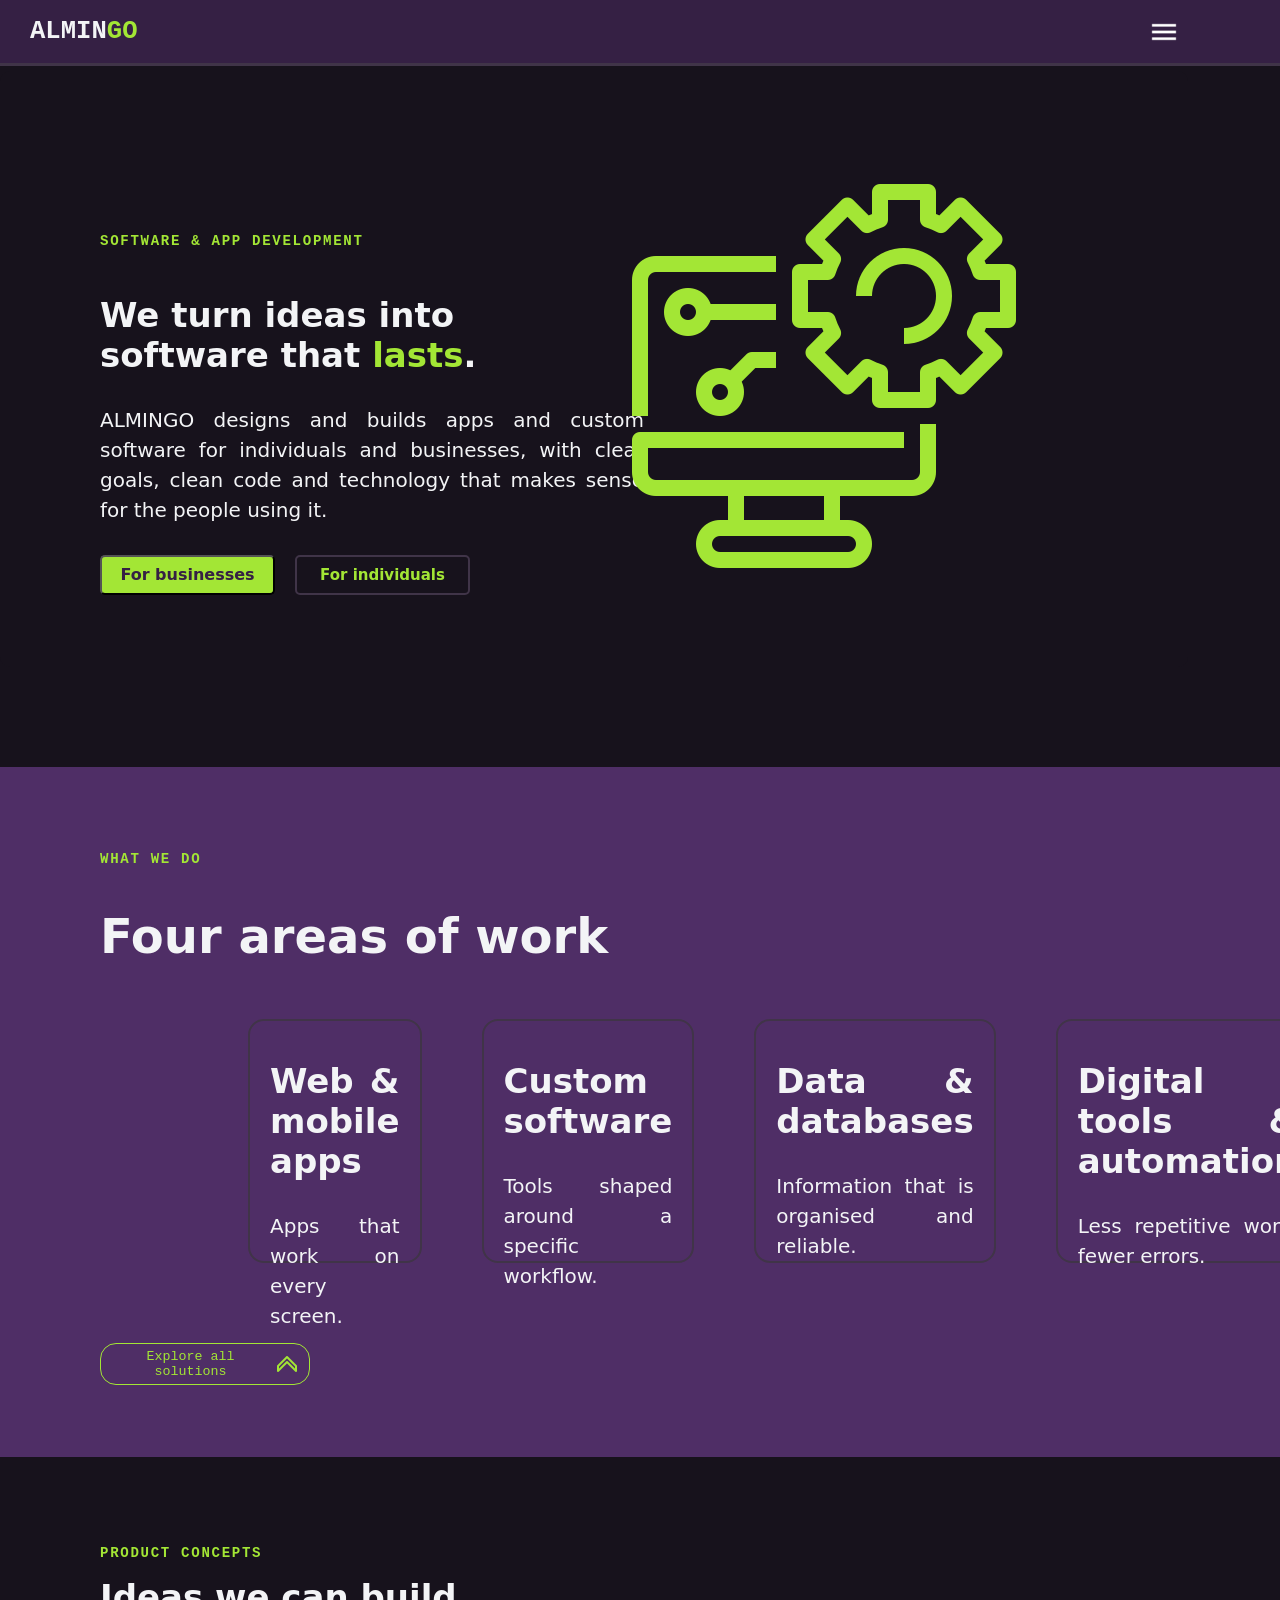
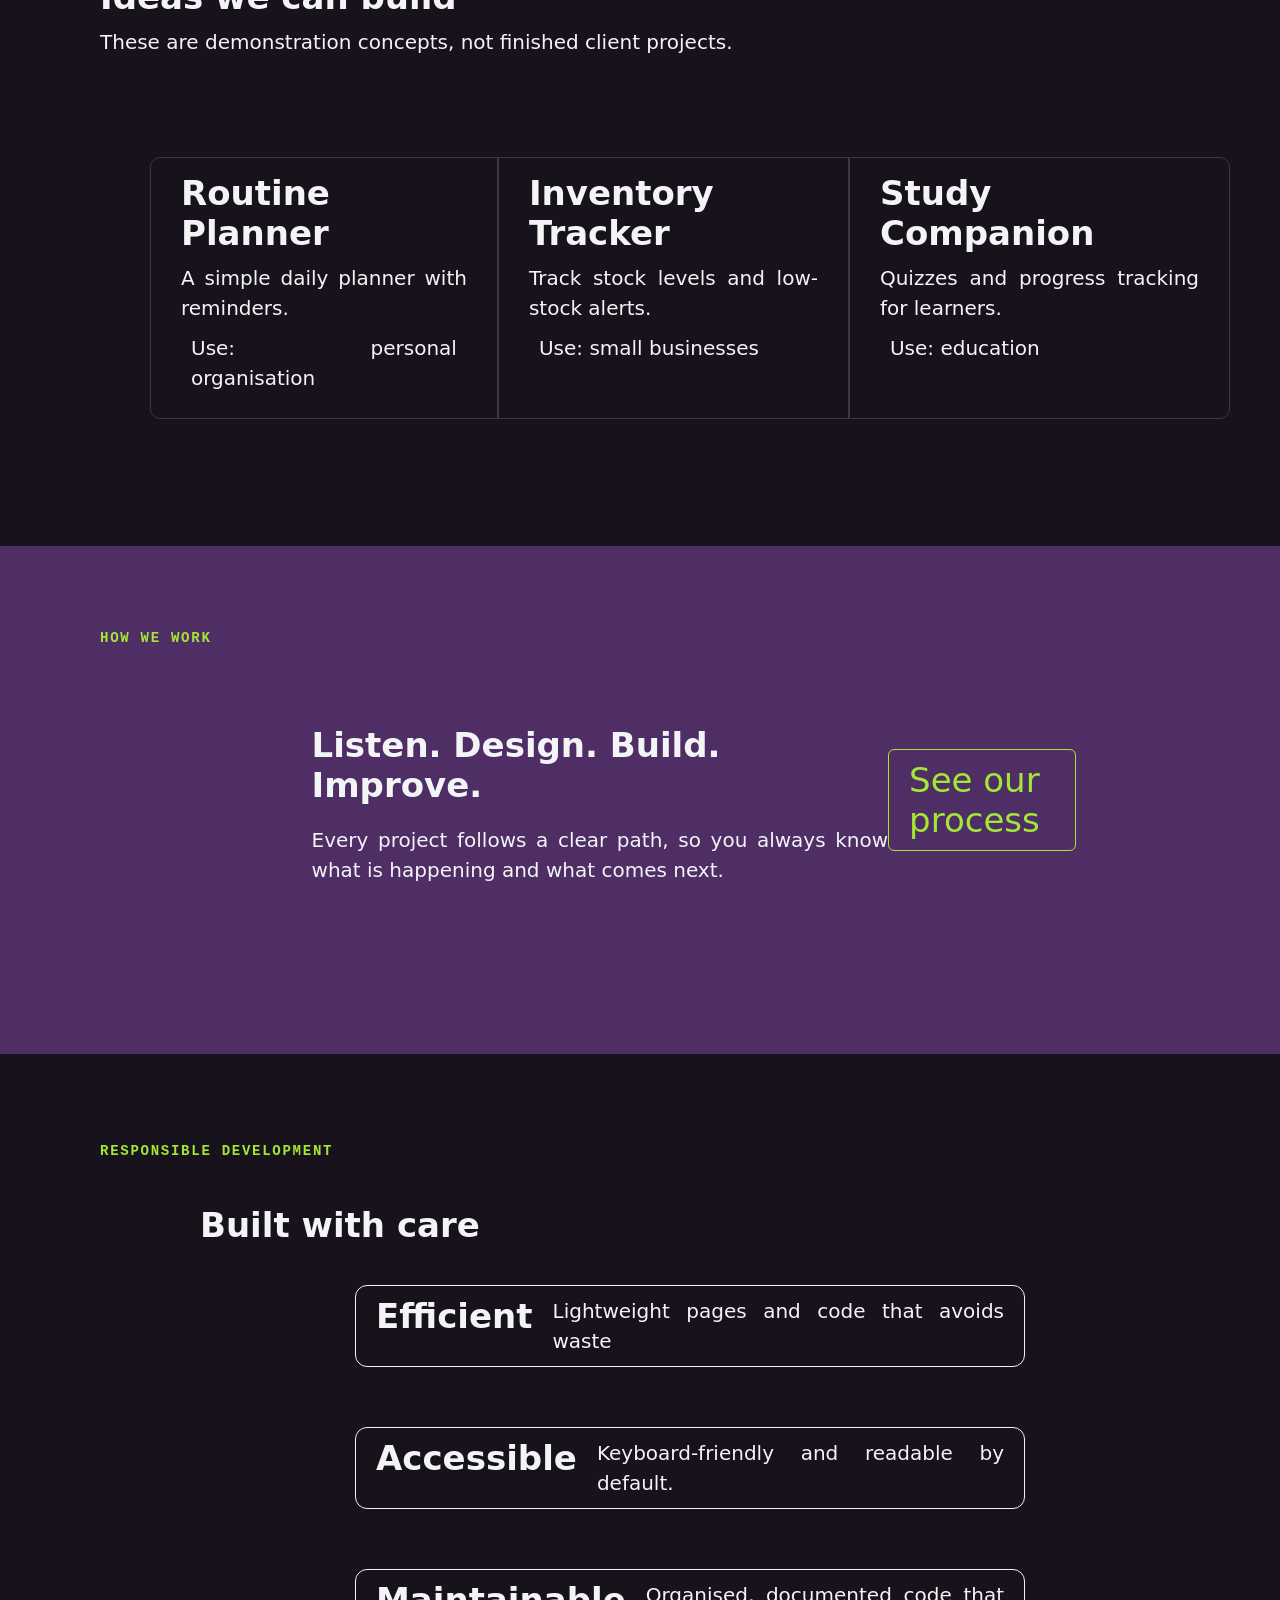
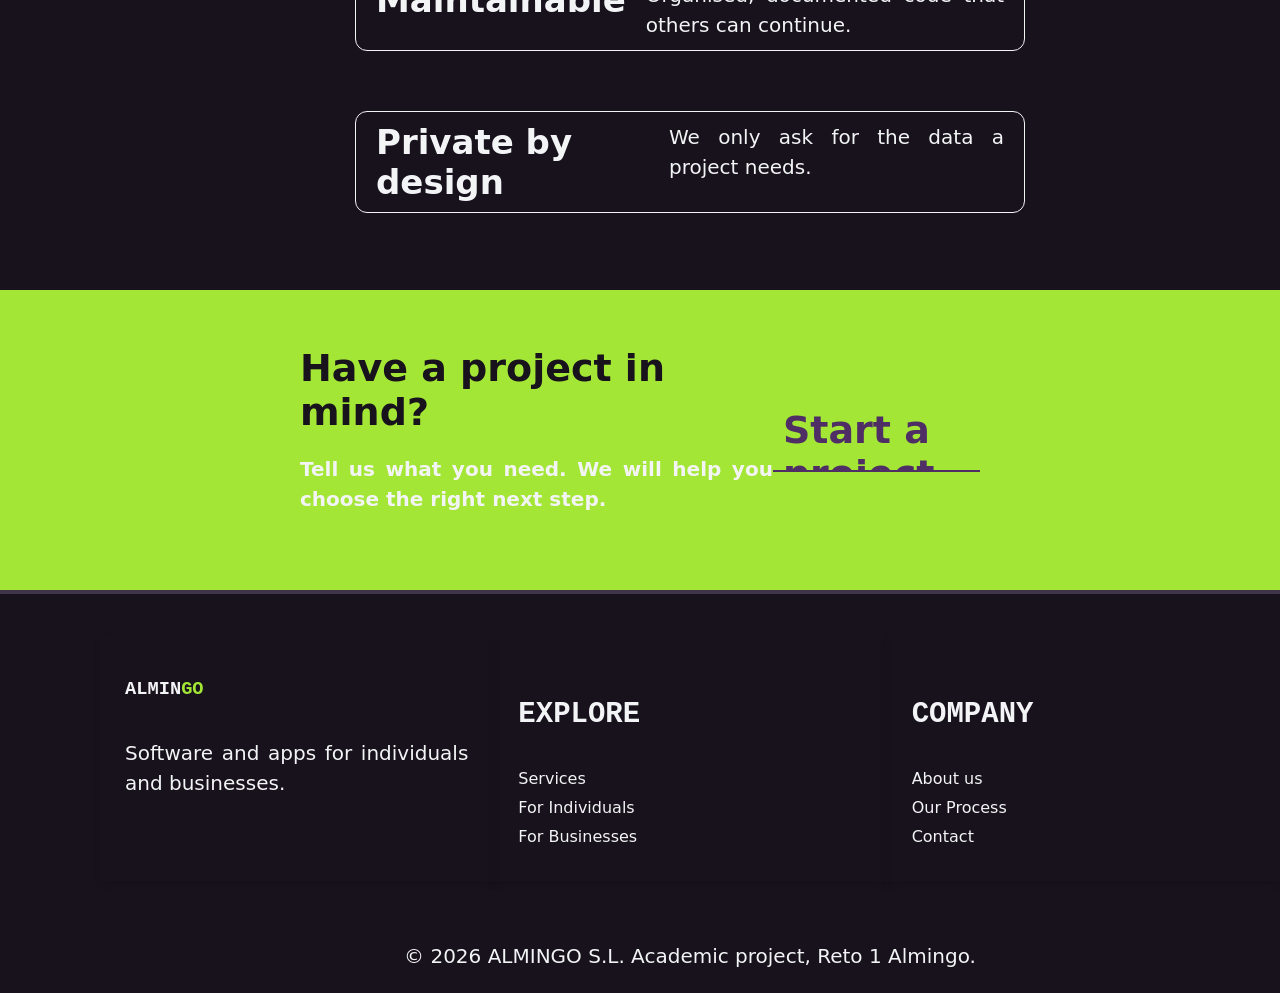
==== commit a9aba203: "correción del index.html" ====
--- a/index.html
+++ b/index.html
@@ -1,4 +1,4 @@
-<!DOCTYPE html>
+<!DOCTYPE html> 
 <html lang="en">
 
 <head>
@@ -58,9 +58,6 @@
                     <h3>Custom software</h3>
                     <p>Tools shaped around a specific workflow.</p>
                 </article>
-                </div>
-
-                <div class="cards">
                 <article>
                     <h3>Data & databases</h3>
                     <p>Information that is organised and reliable.</p>
@@ -70,26 +67,30 @@
                     <p>Less repetitive work, fewer errors.</p>
                 </article>
                 </div>
+
+                <div class="cards">
+
+                </div>
             </div>
-            <a href="#">Explore all solutions</a>
+            <button class="cta-wwd"><a href="#">Explore all solutions</a> <img src="img/flecha-hacia-arriba.png" alt=""></button>
         </section>
 
-        <section>
+<section class="concept">
             <h2>Product concepts</h2>
             <h3>Ideas we can build</h3>
             <p>These are demonstration concepts, not finished client projects.</p>
-            <div>
-                <article>
+            <div class="concept-group">
+                <article class="left rellenar">
                     <h3>Routine Planner</h3>
                     <p>A simple daily planner with reminders.</p>
                     <p>Use: personal organisation</p>
                 </article>
-                <article>
+                <article class="rellenar">
                     <h3>Inventory Tracker</h3>
                     <p>Track stock levels and low-stock alerts.</p>
                     <p>Use: small businesses</p>
                 </article>
-                <article>
+                <article class="right rellenar">
                     <h3>Study Companion</h3>
                     <p>Quizzes and progress tracking for learners.</p>
                     <p>Use: education</p>
@@ -97,17 +98,24 @@
             </div>
         </section>
 
-        <section>
+        <section class="how-we-work">
             <h2>How we work</h2>
-            <h3>Listen. Design. Build. Improve.</h3>
-            <p>Every project follows a clear path, so you always know what is happening and what comes next.</p>
-            <a href="#">See our process</a>
+            <div class="hww">
+                <div class="hww-text">
+                    <h3>Listen. Design. Build. Improve.</h3>
+                    <p>Every project follows a clear path, so you always know what is happening and what comes next.</p>
+                </div>
+                
+                <div class="hww-cta">
+                    <a href="#">See our process</a>
+                </div>
+            </div>
         </section>
 
-        <section>
+        <section class="dev">
             <h2>Responsible development</h2>
             <h3>Built with care</h3>
-            <div>
+            <div class="dev-card">
                 <article>
                     <h3>Efficient</h3>
                     <p>Lightweight pages and code that avoids waste</p>
@@ -127,35 +135,43 @@
             </div>
         </section>
 
-        <section>
-            <h3>Have a project in mind?</h3>
-            <p>Tell us what you need. We will help you choose the right next step.</p>
-            <a href="#">Start a project</a>
-        </section>
+<section class="CTA">
+    <div class="cta-left">
+        <h3>Have a project in mind?</h3>
+        <p>Tell us what you need. We will help you choose the right next step.</p>
+    </div>
+    <div class="cta-right rellenarararriba">
+    <a href="#" style="height: 62px;">Start a project</a></div>
+</section>
+</main>
 
-        <section>
-            <article>
-                <h1>ALMINGO</h1>
+<footer>
+        <section class="informative-section">
+            <article class="informative-article">
+                <h1>ALMIN<span class="resaltado">GO</span></h1>
                 <p>Software and apps for individuals and businesses.</p>
             </article>
 
-            <article>
+            <article class="informative-article">
                 <h4>EXPLORE</h4>
-                <a href="#">Solutions</a>
-                <a href="#">For Individuals</a>
-                <a href="#">For Businesses</a>
+                <a href="services.html">Services</a>
+                <a href="individuals.html">For Individuals</a>
+                <a href="businesses.html">For Businesses</a>
             </article>
 
-            <article>
+            <article class="informative-article">
                 <h4>COMPANY</h4>
-                <a href="#">About us</a>
-                <a href="#">Our Process</a>
-                <a href="#">Contact</a>
+                <a href="about.html">About us</a>
+                <a href="">Our Process</a>
+                <a href="contact.html">Contact</a>
             </article>
+        </section>
 
+        <section class="copy">
             <p>© 2026 ALMINGO S.L. Academic project, Reto 1 Almingo.</p>
         </section>
-    </main>
+    </footer>
+    
 </body>
 
 </html>
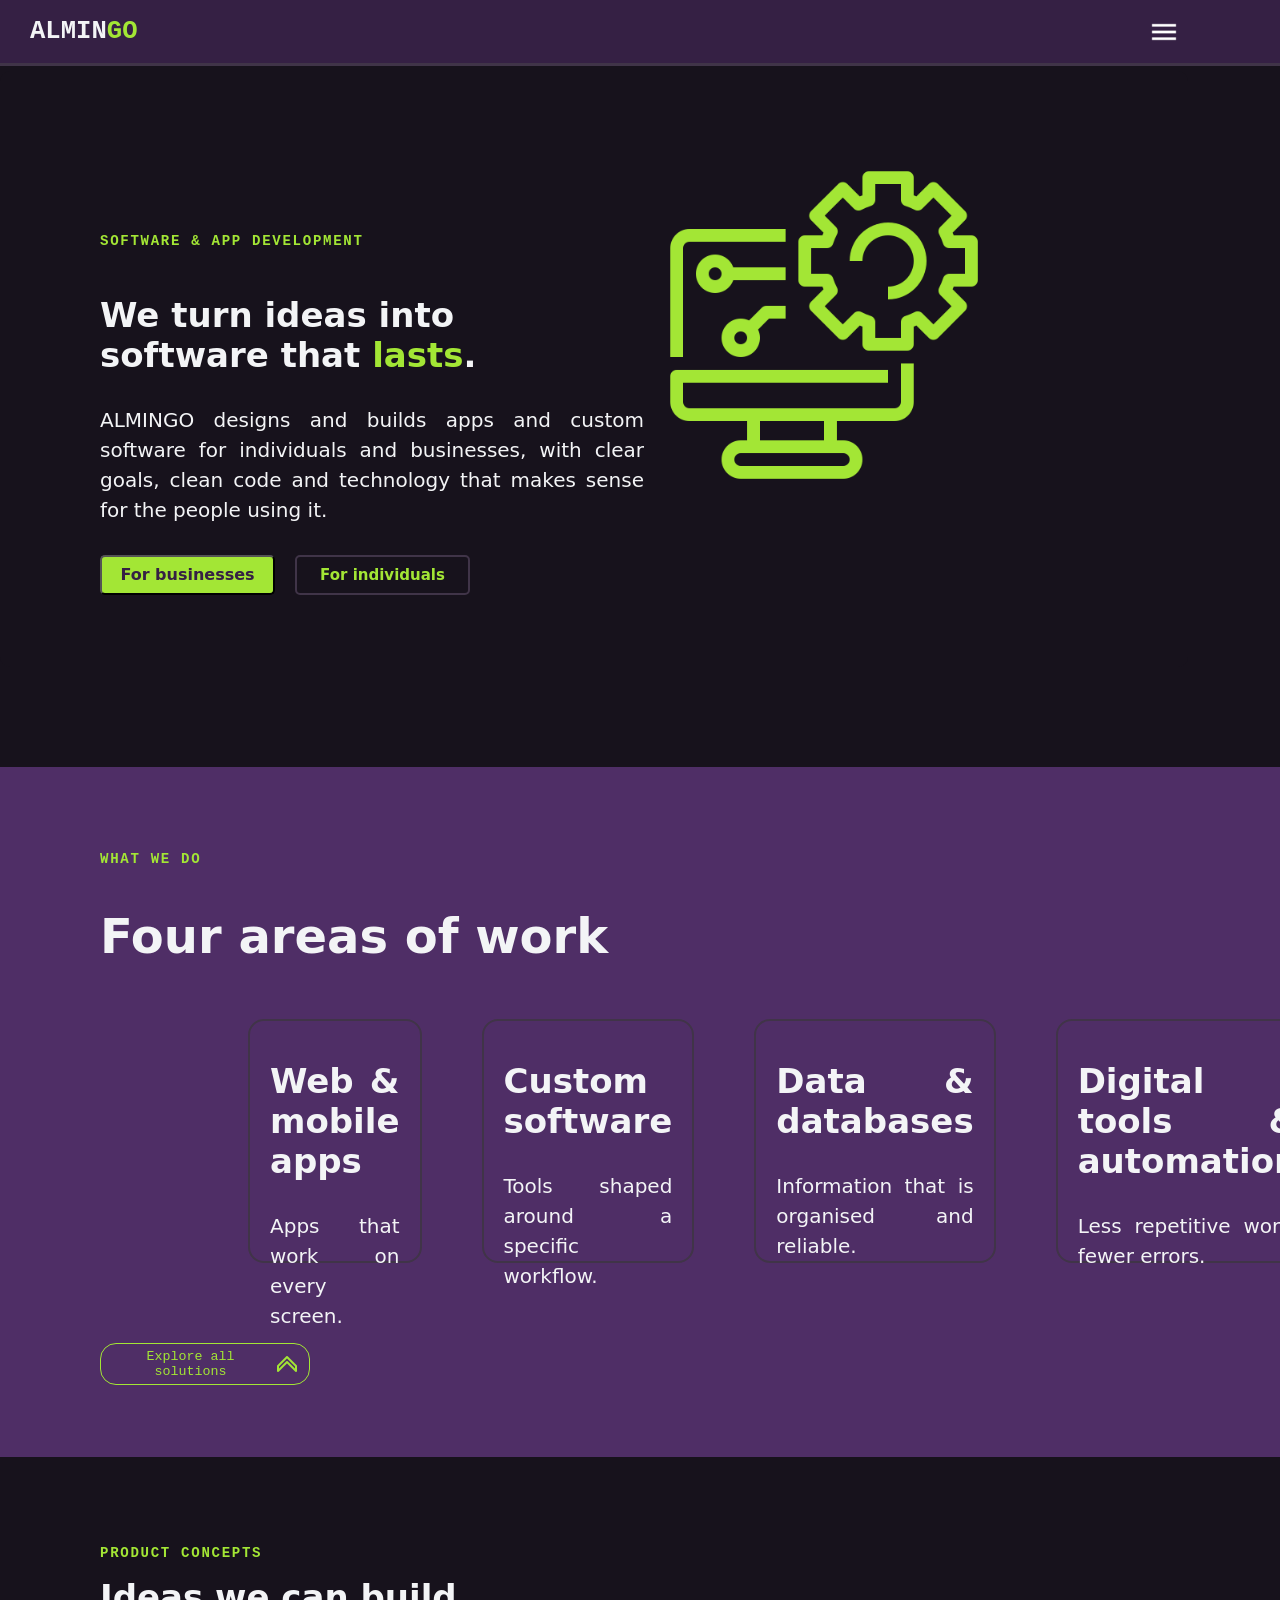
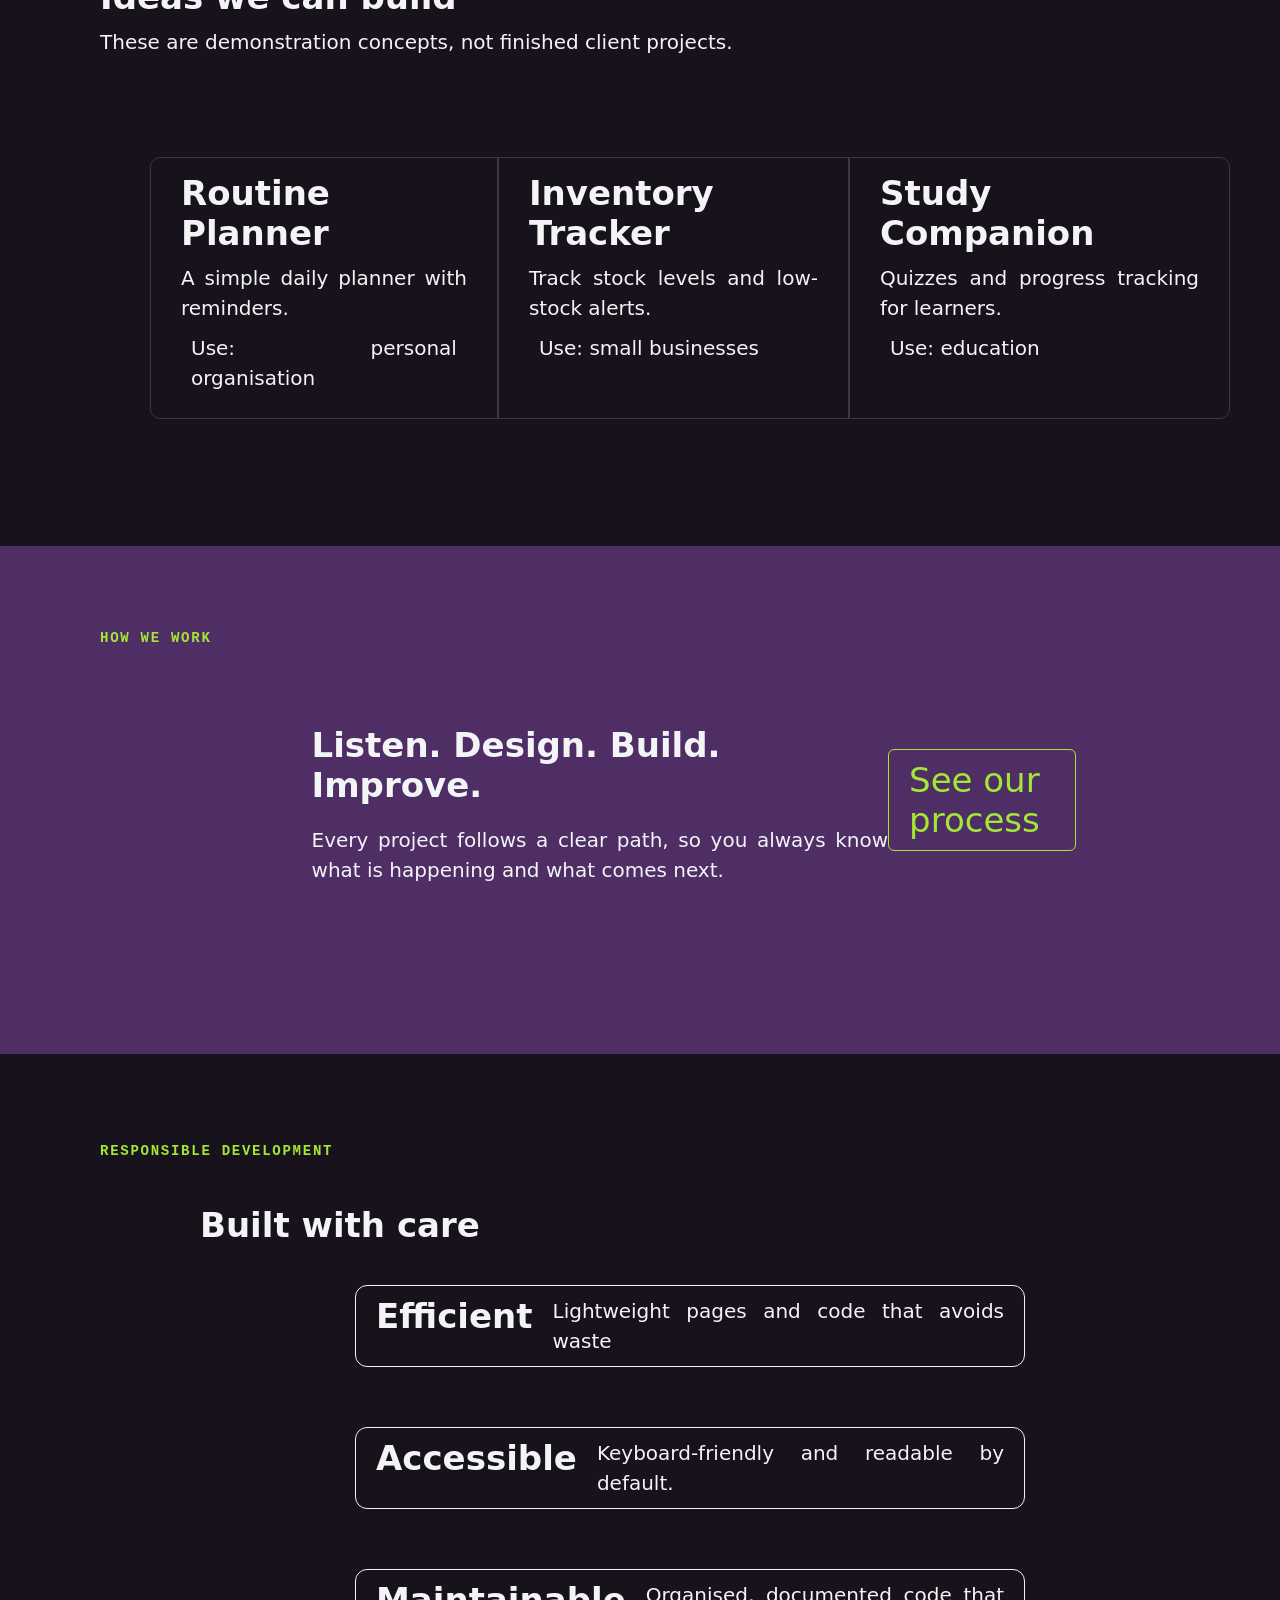
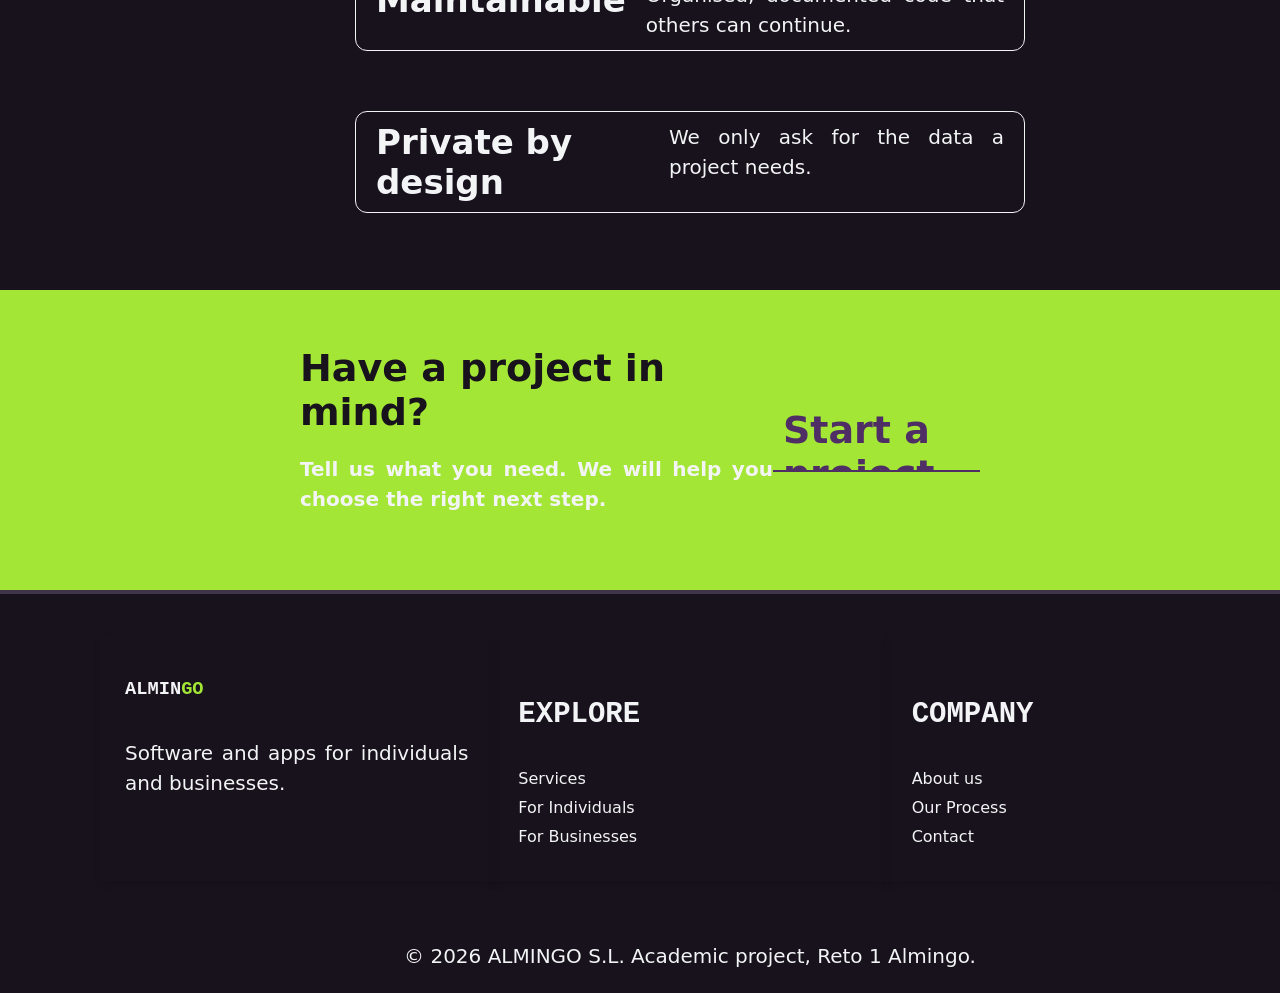
==== commit 0bc22a22: "Add files via upload" ====
--- a/index.html
+++ b/index.html
@@ -17,10 +17,10 @@
     <details>
         <summary><img src="img/menu-icon.png" alt="Menu"></summary>
         <ul>
-            <li><a href="index.html" class="lineanimacion" style="--chars:19">Home</a></li>
-            <li><a href="about.html" class="lineanimacion" style="--chars:19">About</a></li>
-            <li><a href="services.html" class="lineanimacion" style="--chars:19">Services</a></li>
-            <li><a href="contact.html" class="lineanimacion" style="--chars:19">Contact</a></li>
+            <li><a href="index.html" class="lineanimacion">Home</a></li>
+            <li><a href="about.html" class="lineanimacion">About</a></li>
+            <li><a href="services.html" class="lineanimacion">Services</a></li>
+            <li><a href="contact.html" class="lineanimacion" style="color: var(--accent-color);">Contact</a></li>
         </ul>
     </details>
 </nav>  
@@ -40,8 +40,8 @@
             </div>
 
                 <picture>
-                    <source srcset="img/configuraciones (2).png" media="(prefers-color-scheme: dark)">
-                    <img src="img/configuraciones.png" alt="Descripción de la imagen">
+                    <source class="blablabla" srcset="img/configuraciones (2).png" media="(prefers-color-scheme: dark)">
+                    <img class="blablabla" src="img/configuraciones.png" alt="Descripción de la imagen">
                 </picture>
         </section>
     </section>
--- a/css/animaciones.css
+++ b/css/animaciones.css
@@ -66,7 +66,7 @@
   color: var(--accent-color);
 }
 
-/* ===== Menú desplegable (details / summary) ===== */
+/* ------ Menú desplegable (details / summary) ------ */
 nav details {
   position: relative;
 }
@@ -77,11 +77,6 @@
   list-style: none;
   cursor: pointer;
   color: var(--text-color);
-}
-
-/* Quita la flecha por defecto (necesario en Safari / iPad) */
-nav summary::-webkit-details-marker {
-  display: none;
 }
 
 nav summary img {
@@ -102,11 +97,10 @@
   align-items: flex-start;
   width: clamp(260px, 40vw, 480px);
   height: 100vh;
-  height: 100dvh;               /* ajusta el alto real en iPad y móvil */
+  height: 100dvh;
   margin: 0;
-  padding: 90px 0 2rem;         /* deja libre la zona del icono */
+  padding: 90px 0 2rem;
   box-sizing: border-box;
-  overflow-y: auto;
   background: var(--primary-color);
   border: none; 
   border-left: 1px solid var(--border-color);
@@ -120,22 +114,24 @@
 }
 
 nav details ul li a {
-  display: inline-block;
+  display: table-cell;
   white-space: nowrap;
   font-size: clamp(1.5rem, 3vw, 2.5rem);
 }
 
-/* Animación del panel: se descubre de derecha a izquierda (0.3s) */
 nav details[open] ul {
   animation: slide-in 0.3s ease-out;
 }
 
-/* Efecto typing en cada enlace: empieza tras 0.5s de delay */
+
 nav details[open] ul li a {
-	animation: typing 0.6s steps(var(--chars, 8)) 0.5s both;
+  animation: typing 2s steps(100) 0.5s both;
 	border-bottom: 1px solid #73508aa3;
 	padding-bottom: 40px;
-}
+  font-family: 'Space Mono', monospace;
+  font-size: 3rem;
+}
+
 
 @keyframes slide-in {
   from { clip-path: inset(0 0 0 100%); }
@@ -143,8 +139,24 @@
 }
 
 @keyframes typing {
-  from { clip-path: inset(0 100% 0 0); }
-  to   { clip-path: inset(0 0 0 0); }
+  0% {
+    width: 0;
+  }
+  100% {
+    width: 100ch;
+  }
+}
+
+@keyframes pulse {
+  0% {
+      box-shadow: 0 0 10px #d9ffa1;
+  }
+    50% {
+      box-shadow: 0 0 10px transparent;
+  }
+  100% {
+      box-shadow: 0 0 10px #d9ffa1;
+  }
 }
 
 @keyframes float {
@@ -207,7 +219,7 @@
   bottom: 0;
   left: 0;
   background: var(--accent-color);
-  transition: width .3s linear;
+  transition: width .3s ease;
 }
 
 .rellenar:hover::after{
--- a/css/style.css
+++ b/css/style.css
@@ -106,11 +106,14 @@
   border-bottom: 3px solid var(--border-color);
 }
 
+
+
 header h1 {
   font-family: var(--font-mono);
   padding-left: 30px;
   font-size: clamp(1.5rem, 2vw, 2rem);
 }
+
 
 header h1 a {
   text-decoration: none;
--- a/css/index.css
+++ b/css/index.css
@@ -98,16 +98,13 @@
 
 @media (prefers-color-scheme: dark) {
   .businesses {
-    display: inline-block;
-    padding: 10px 20px;
-    margin-right: 0px;
     background-color: #a2e635cc;
-    color: black;
-    text-decoration: none;
-    border-radius: 5px;
-    font-family: var(--font-sans);
-    font-weight: bold;
   }
+}
+
+.blablabla {
+  height: auto;
+  width: 80%;
 }
 
 .businesses:hover {
@@ -333,7 +330,7 @@
 }
 
 .hww-cta a {
-  color: var(--accent-color);
+  color: var(--accent-color); 
   text-decoration: none;
   font-size: clamp(27px, 3.5vw, 34px);
   font-family: var(--font-sans);
@@ -348,6 +345,7 @@
   color: var(--bg-secundary-color);
   border-color: var(--text-color);
   box-shadow: 0 0 10px #d9ffa1;
+  animation: pulse 2s infinite;
 }
 
 section.dev {
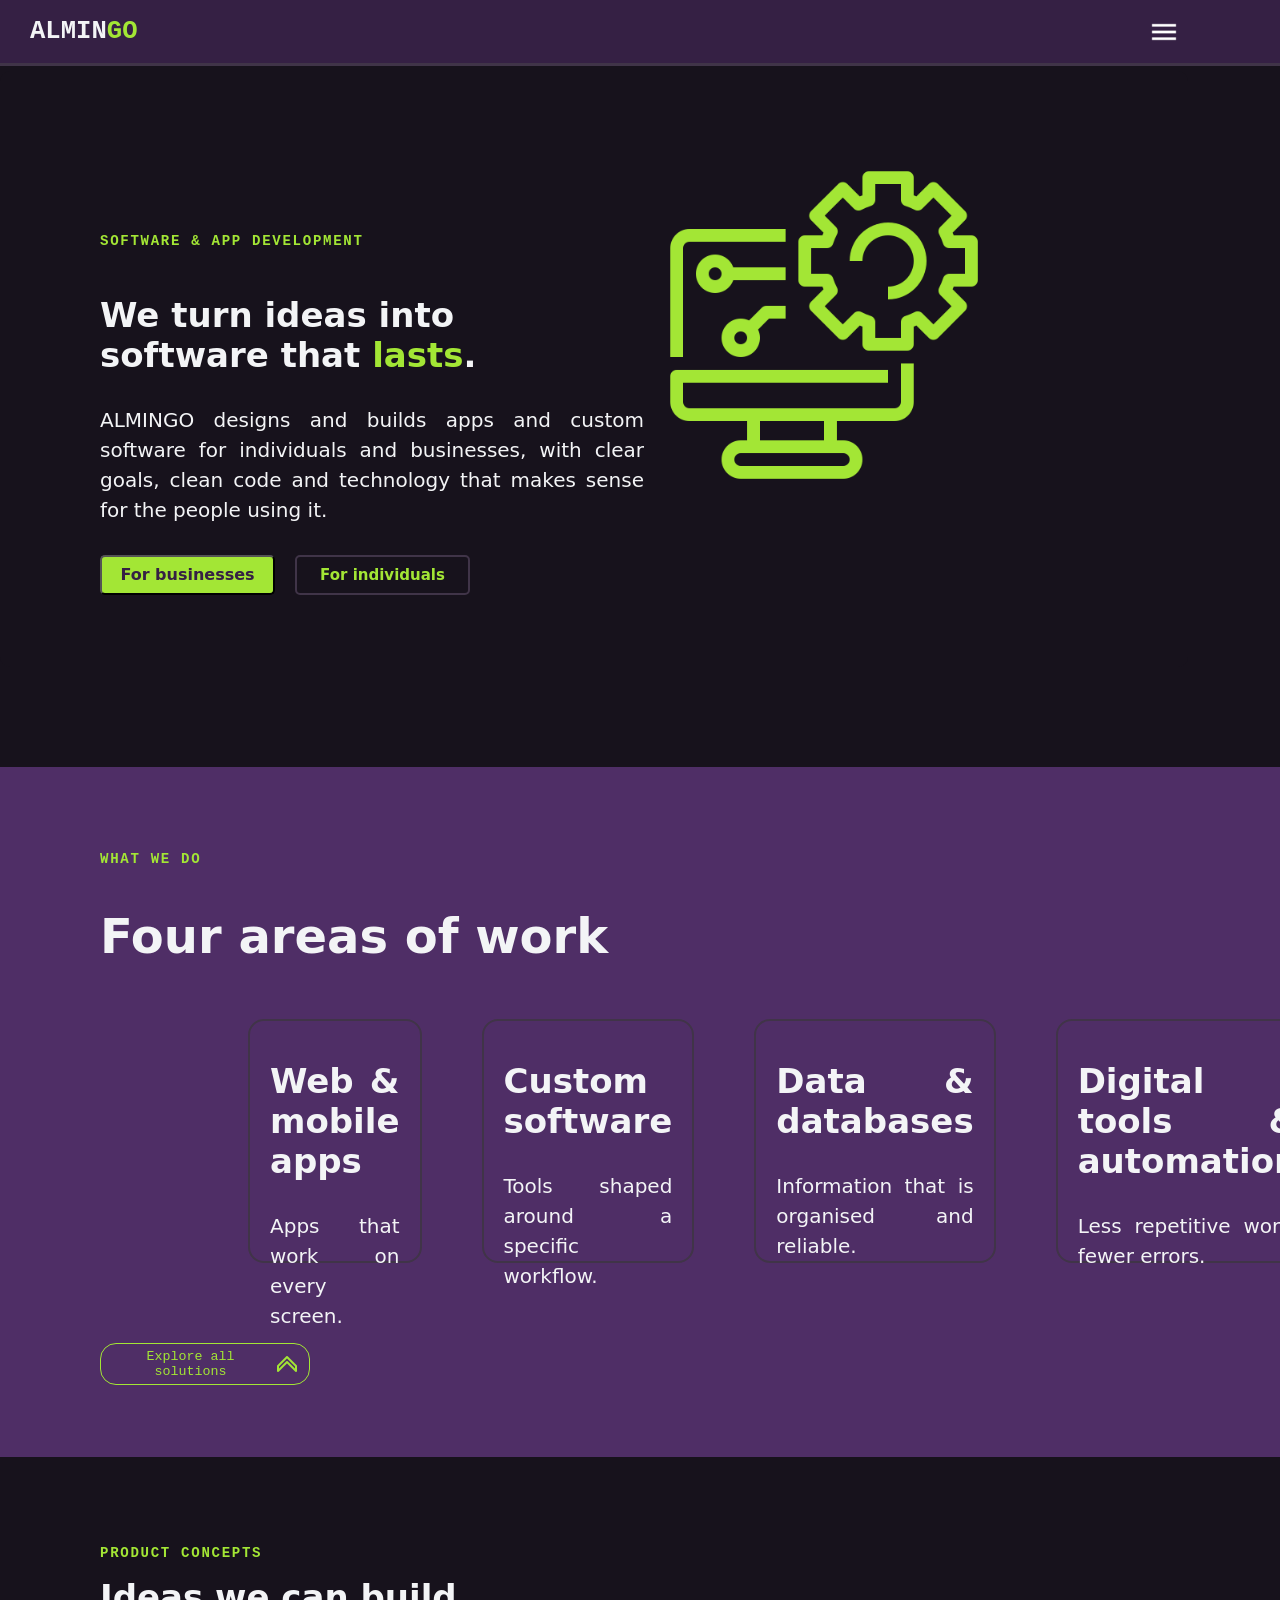
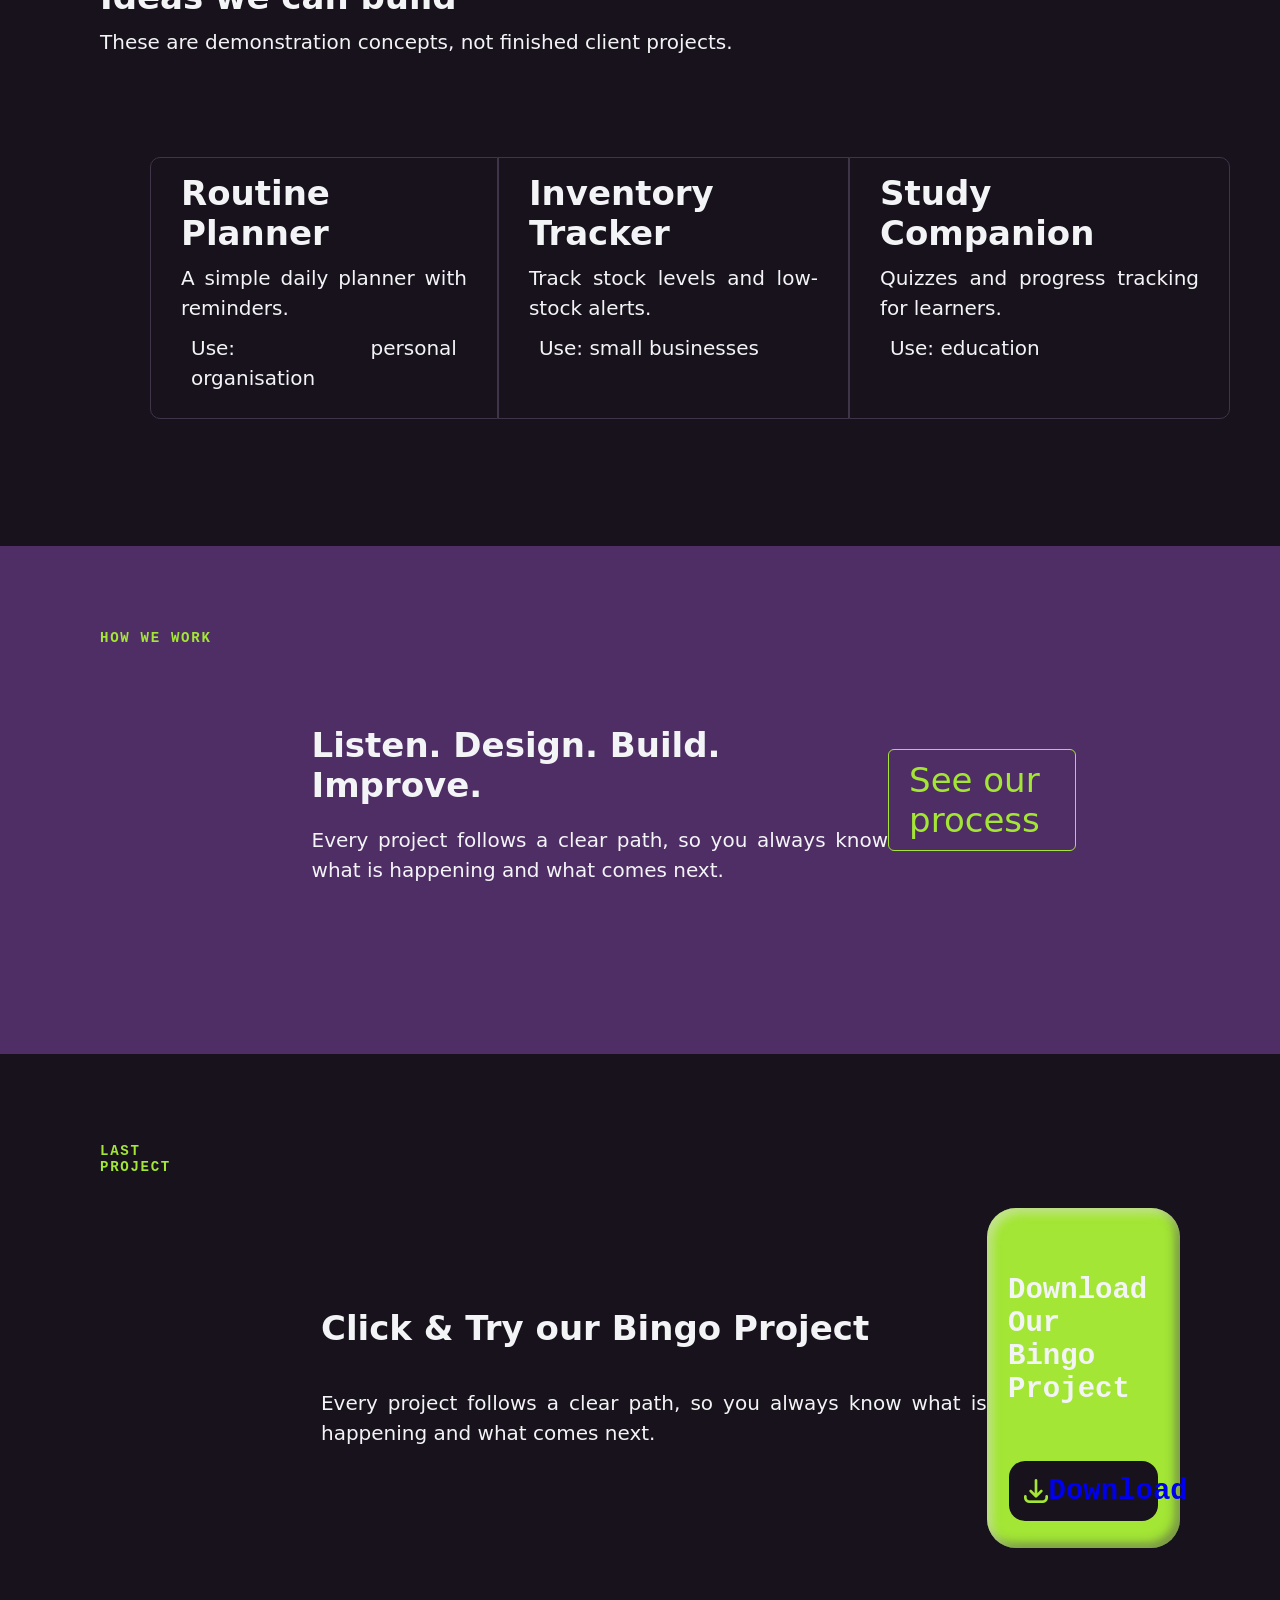
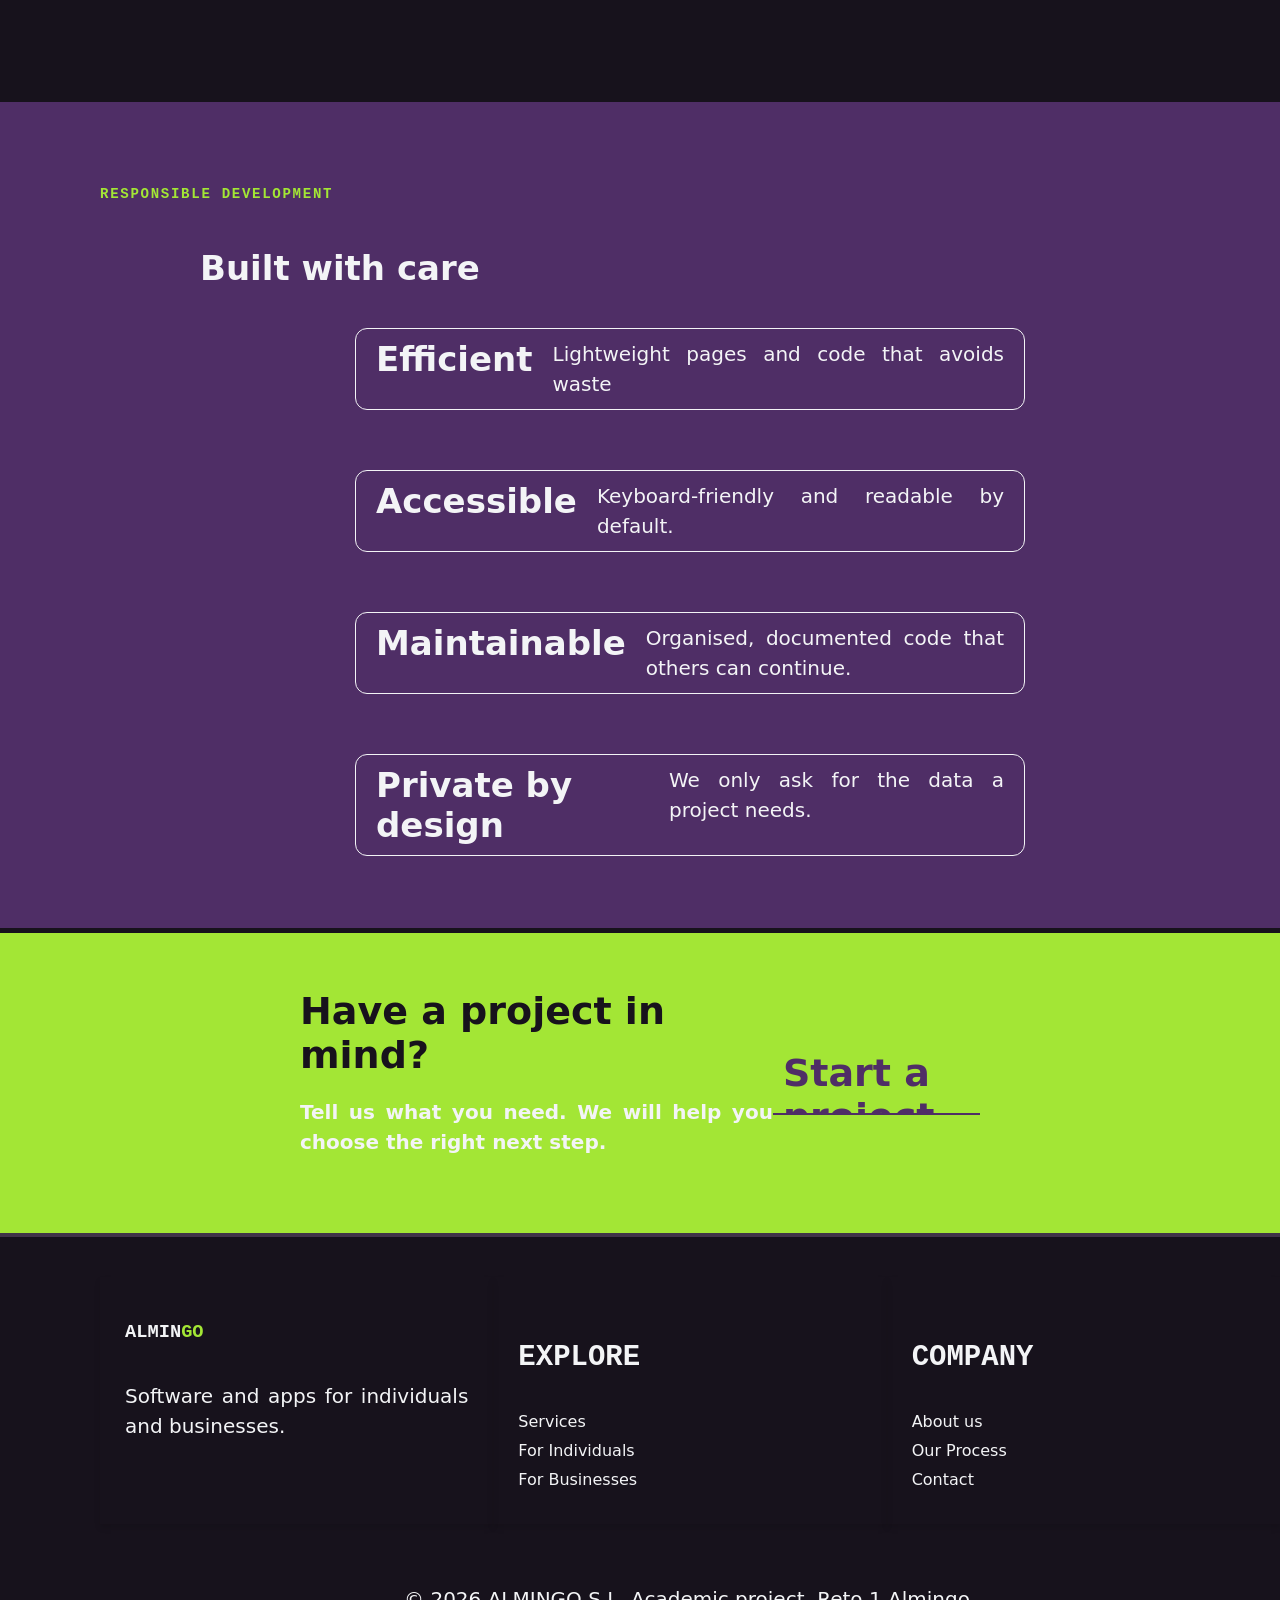
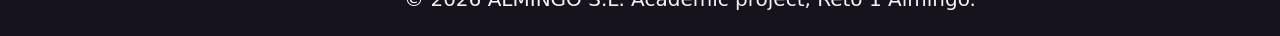
==== commit ccbe6a4a: "Add files via upload" ====
--- a/index.html
+++ b/index.html
@@ -112,6 +112,21 @@
             </div>
         </section>
 
+        <section class="last-project">
+            <h2>Last Project</h2>
+            <div class="dnld">
+                <div class="dnld-text">
+                    <h3 style="margin: 0;">Click & Try our Bingo Project</h3>
+                    <p style="margin: 0;"> Every project follows a clear path, so you always know what is happening and what comes next.</p>
+                </div>
+                
+                <div class="dnld-cta">
+                    <h4 style="width: 87%;">Download Our Bingo Project</h4>
+                    <a href="https://drive.google.com/file/d/1TQT_myC5w-_zwgPtc32Vp1gZWszw1AgR/view?usp=sharing" target="_blank"><h4> <img src="img/descargas.png" class="dnld-icon" alt=""> Download</h4></a>
+                </div>
+            </div>
+        </section>
+
         <section class="dev">
             <h2>Responsible development</h2>
             <h3>Built with care</h3>
--- a/css/animaciones.css
+++ b/css/animaciones.css
@@ -125,7 +125,7 @@
 
 
 nav details[open] ul li a {
-  animation: typing 2s steps(100) 0.5s both;
+  animation: typing 2s steps(100) 0.2s both;
 	border-bottom: 1px solid #73508aa3;
 	padding-bottom: 40px;
   font-family: 'Space Mono', monospace;
@@ -165,6 +165,24 @@
   100% { transform: translateY(0); }
 }
 
+@keyframes boing {
+  0% {
+    transform: translateY(0) scale(1);
+  }
+  40% {
+    transform: translateY(-8px) scale(1.1); /* Sube y se estira ligeramente */
+  }
+  70% {
+    transform: translateY(0) scale(0.95); /* Baja y se comprime al tocar el suelo */
+  }
+  100% {
+    transform: translateY(0) scale(1); /* Vuelve a la normalidad */
+  }
+}
+
+.dnld-cta a:hover .dnld-icon {
+  animation: boing 0.4s ease;
+}
 
 /*---------LINEA INFERIOR DE IZQUIERDA A DERECHA----------- */
 
--- a/css/index.css
+++ b/css/index.css
@@ -349,7 +349,7 @@
 }
 
 section.dev {
-  background: var(--bg-color);
+  background: var(--bg-secundary-color);
   display: flex;
   flex-direction: column;
 	justify-content: space-between;
@@ -397,3 +397,79 @@
   margin: 5px 10px 5px 10px;
 }
 
+
+/*------------LAST PROJECT------------- */
+
+section.last-project {
+	display: flex;
+	flex-direction: row;
+	width: auto;
+	align-content: center;
+	padding-top: 72px;
+	padding-bottom: 72px;
+  padding-left: 100px; padding-right: 100px;
+	margin-top: 5px;
+	margin-bottom: 5px;
+	background-color: var(--bg-color);
+}
+
+.dnld {
+	display: flex;
+	flex-direction: row;
+	width: 80%;
+	justify-content: space-between;
+	align-content: center;
+	padding-top: 72px;
+	padding-bottom: 72px;
+	padding-left: 100px;
+	margin-top: 5px;
+	margin-bottom: 5px;
+	align-items: center;
+}
+
+.dnld-cta {
+	display: flex;
+	flex-direction: column;
+	align-items: center;
+	align-content: center;
+	justify-content: space-evenly;
+	padding: 10px;
+	background: var(--accent-color);
+	width: 15rem;
+	height: 20rem;
+  border-radius: 29px;
+  font-family: var(--font-mono);
+  box-shadow: inset 5px 5px 10px #e2e2e288, inset -5px -5px 10px #4e4e4e88;
+
+}
+
+.dnld-text {
+	align-content: space-between;
+	justify-content: space-between;
+	display: flex;
+	flex-direction: column;
+	gap: 40px;
+}
+
+
+.dnld-cta a {
+	width: 80%;
+	height: 50px;
+	text-decoration: none;
+	background: var(--bg-color);
+	align-content: center;
+	padding: 5px;
+	border-radius: 16px;
+	display: flex;
+	justify-content: center;
+}
+
+.dnld-cta a h4 {
+	margin: 0;
+	align-content: center;
+	transition: 0.2s;
+	align-items: center;
+	display: flex;
+	justify-content: space-between;
+	width: 85%;
+}
